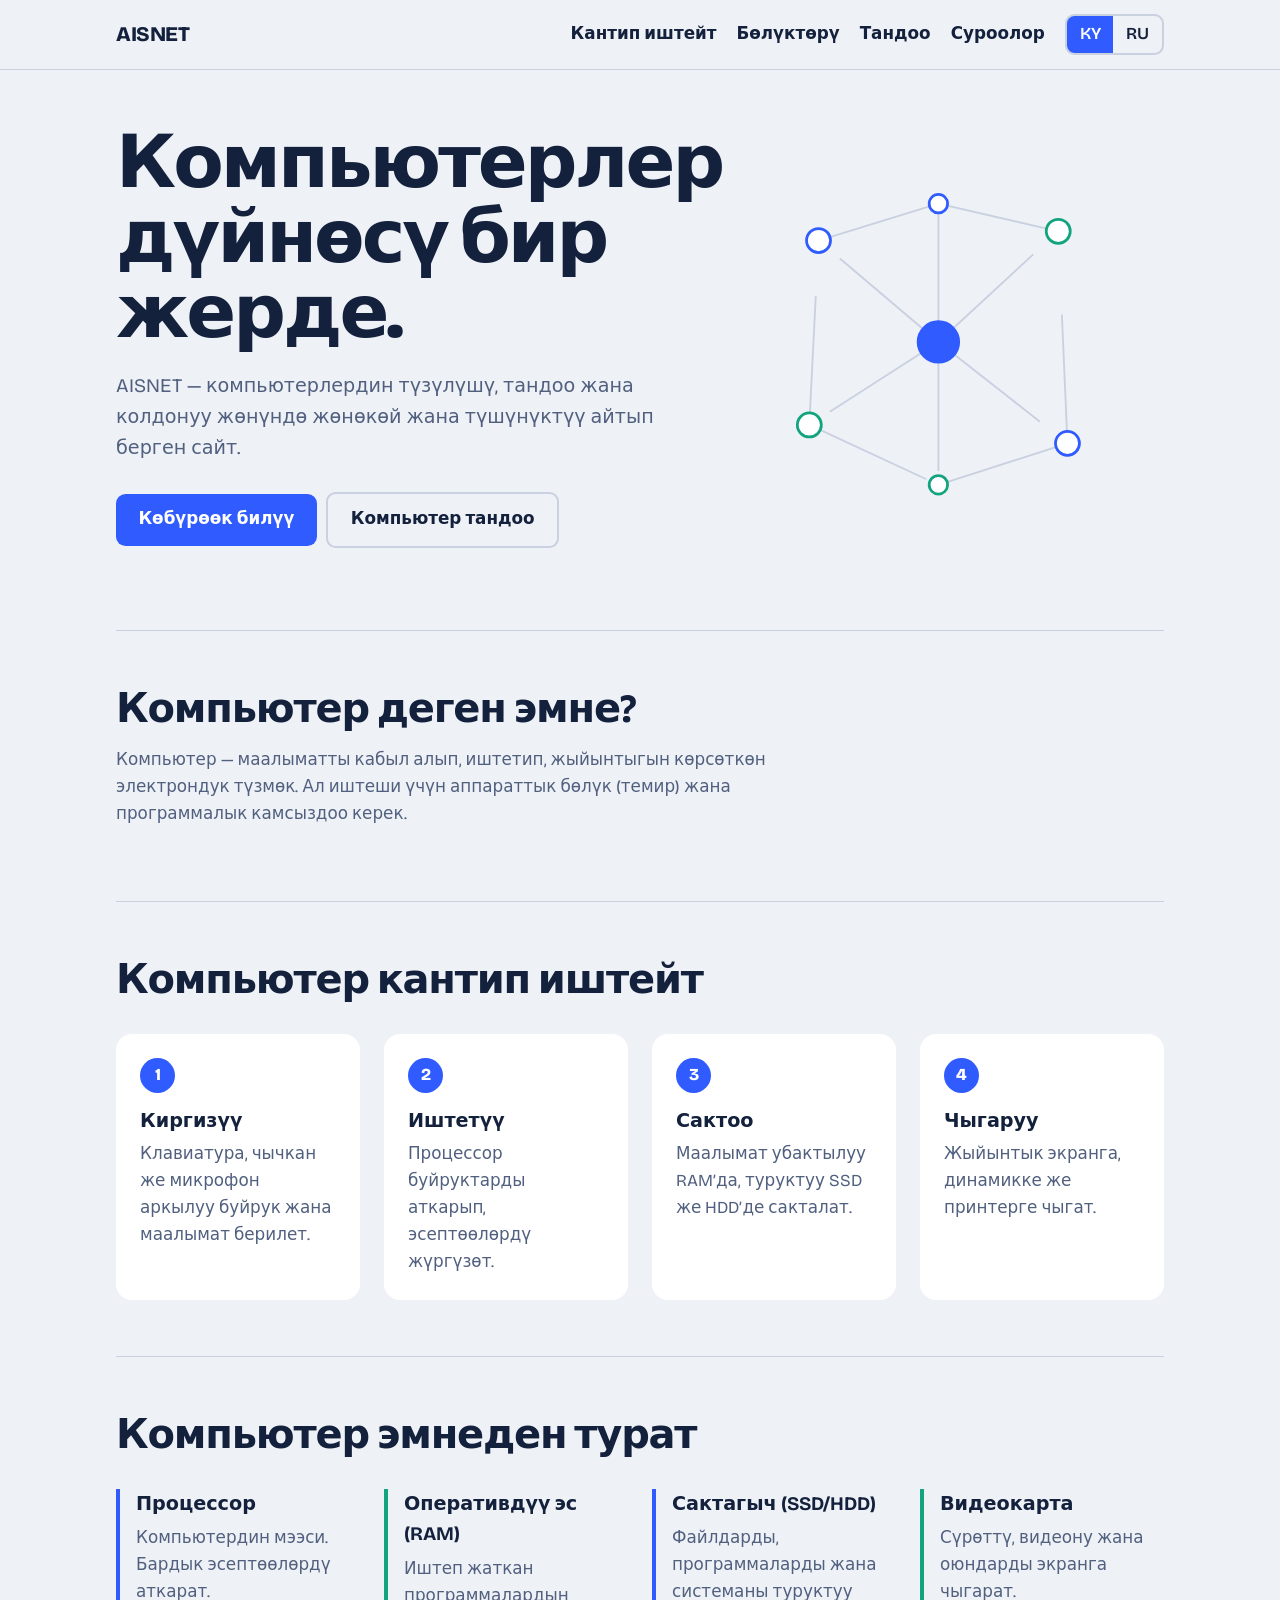
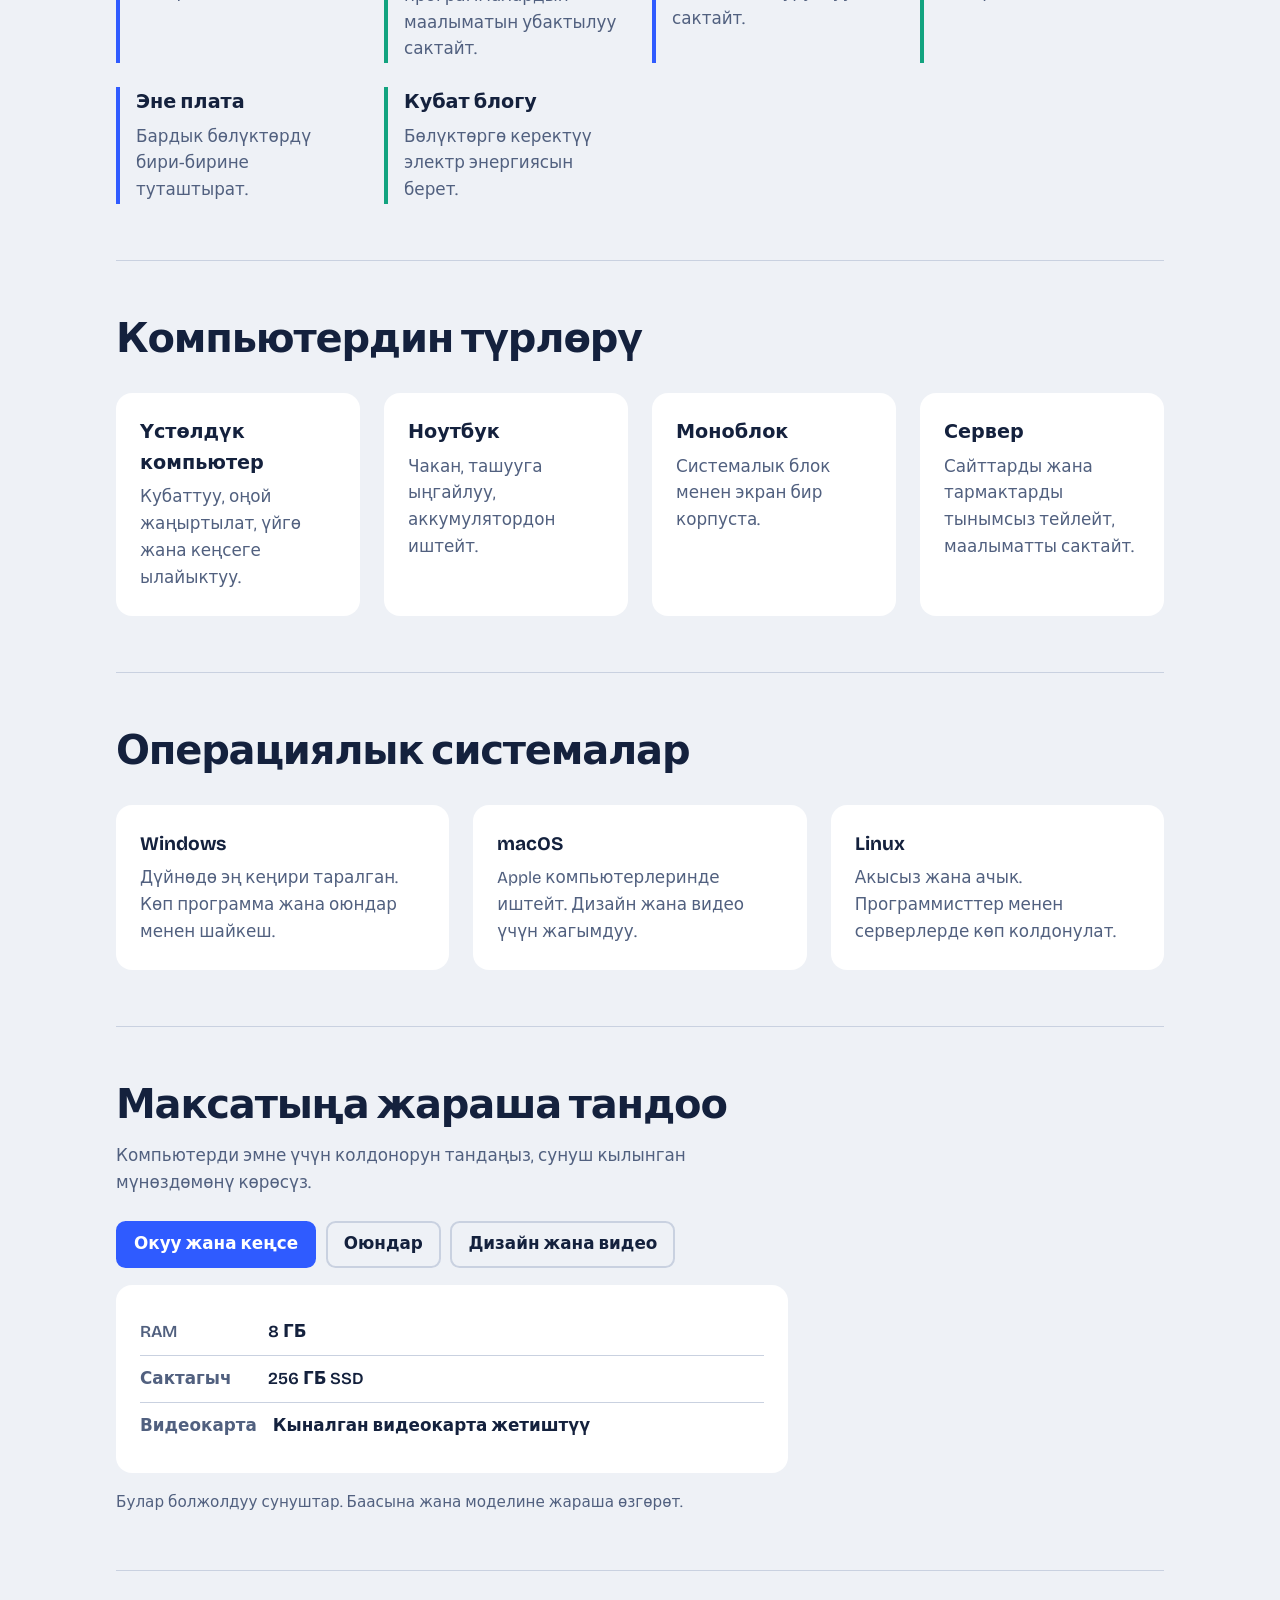
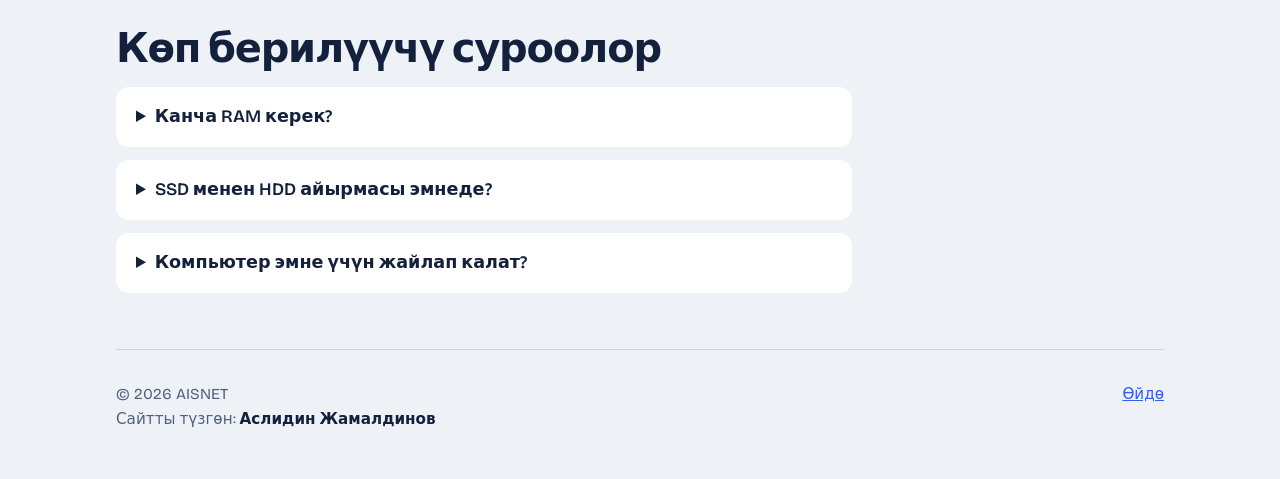
==== index.html @ 7a01fcdb "Redesign: more sections, SEO meta tags, interactive picker, FAQ" ====
<!DOCTYPE html>
<html lang="ky">
<head>
<meta charset="utf-8">
<meta name="viewport" content="width=device-width, initial-scale=1, viewport-fit=cover">
<title>AISNET – Компьютерлер</title>
<meta name="description" content="AISNET — компьютердин түзүлүшү, түрлөрү жана тандоо боюнча жөнөкөй маалымат. Кыргызча жана орусча.">
<link rel="canonical" href="https://pocaevpoca74-cmyk.github.io/aisnet/">
<meta property="og:type" content="website">
<meta property="og:title" content="AISNET – Компьютерлер">
<meta property="og:description" content="Компьютердин түзүлүшү, түрлөрү жана тандоо боюнча жөнөкөй маалымат.">
<meta property="og:url" content="https://pocaevpoca74-cmyk.github.io/aisnet/">
<script type="application/ld+json">{"@context":"https://schema.org","@type":"WebSite","name":"AISNET","url":"https://pocaevpoca74-cmyk.github.io/aisnet/","author":{"@type":"Person","name":"Aslidin Jamaldinov"},"inLanguage":["ky","ru"]}</script>
<link rel="preconnect" href="https://fonts.googleapis.com">
<link href="https://fonts.googleapis.com/css2?family=Bricolage+Grotesque:opsz,wght@12..96,400;12..96,600;12..96,800&display=swap" rel="stylesheet">
<style>
:root{--ink:#14213d;--paper:#eef1f6;--card:#fff;--signal:#2f5bff;--mint:#12a37f;--line:#c9d1e0;--muted:#51607f;--onsignal:#fff;box-sizing:border-box;padding-top:env(safe-area-inset-top,0px);padding-bottom:env(safe-area-inset-bottom,0px)}
@media (prefers-color-scheme:dark){:root:not([data-theme="light"]){--ink:#e8edf8;--paper:#0e1526;--card:#16203a;--signal:#7d9bff;--mint:#3fd6b0;--line:#2a3657;--muted:#9aa8c8;--onsignal:#0e1526}}
:root[data-theme="dark"]{--ink:#e8edf8;--paper:#0e1526;--card:#16203a;--signal:#7d9bff;--mint:#3fd6b0;--line:#2a3657;--muted:#9aa8c8;--onsignal:#0e1526}
*{box-sizing:border-box}
html{scroll-behavior:smooth;scroll-padding-top:4.5rem}
body{margin:0;background:var(--paper);color:var(--ink);font-family:"Bricolage Grotesque",system-ui,-apple-system,"Segoe UI",sans-serif;line-height:1.6;font-size:1.05rem}
a{color:var(--signal)}
a:focus-visible,button:focus-visible,summary:focus-visible{outline:3px solid var(--signal);outline-offset:3px}
.wrap{max-width:68rem;margin:0 auto;padding:0 1.25rem}
header.bar{position:sticky;top:0;z-index:5;background:var(--paper);border-bottom:1px solid var(--line)}
nav{display:flex;justify-content:space-between;align-items:center;padding:.9rem 0;gap:1rem}
nav b{font-size:1.3rem;font-weight:800;letter-spacing:-.02em}
.links{display:flex;align-items:center;gap:1.25rem}
.links a{color:var(--ink);text-decoration:none;font-weight:600}
.links a:hover{color:var(--signal)}
.lang{display:flex;border:2px solid var(--line);border-radius:.6rem;overflow:hidden}
.lang button{font:inherit;font-weight:600;border:0;background:transparent;color:var(--ink);padding:.3rem .8rem;cursor:pointer}
.lang button[aria-pressed="true"]{background:var(--signal);color:var(--onsignal)}
.hero{display:grid;grid-template-columns:1.1fr .9fr;gap:2rem;align-items:center;padding:3.5rem 0 4.5rem}
h1{font-size:clamp(2.4rem,6.5vw,4.6rem);line-height:1.02;margin:0 0 1.25rem;font-weight:800;letter-spacing:-.04em}
.hero p{max-width:34rem;color:var(--muted);font-size:1.2rem;margin:0 0 1.75rem}
.btn{display:inline-block;background:var(--signal);color:var(--onsignal);padding:.8rem 1.4rem;border-radius:.6rem;font-weight:600;text-decoration:none;margin:0 .6rem .6rem 0}
.btn.alt{background:transparent;color:var(--ink);border:2px solid var(--line)}
svg.net{width:100%;height:auto}
.net line{stroke:var(--line);stroke-width:2;stroke-dasharray:140;stroke-dashoffset:140;animation:draw 1.6s ease-out forwards}
.net circle{fill:var(--card);stroke:var(--signal);stroke-width:3}
.net circle.hub{fill:var(--signal)}
.net circle.alt{stroke:var(--mint)}
@keyframes draw{to{stroke-dashoffset:0}}
@media (prefers-reduced-motion:reduce){.net line{animation:none;stroke-dashoffset:0}html{scroll-behavior:auto}}
section{padding:3.5rem 0;border-top:1px solid var(--line)}
h2{font-size:clamp(1.7rem,4vw,2.5rem);letter-spacing:-.03em;margin:0 0 1rem;line-height:1.1}
.lead{max-width:42rem;color:var(--muted)}
.grid{display:grid;grid-template-columns:repeat(auto-fit,minmax(14rem,1fr));gap:1.5rem;margin-top:2rem}
.item{border-left:4px solid var(--signal);padding-left:1rem}
.item:nth-child(even){border-color:var(--mint)}
.item h3{margin:0 0 .35rem;font-size:1.2rem}
.item p{margin:0;color:var(--muted)}
.card .item{background:var(--card);border:0;border-radius:1rem;padding:1.5rem}
.steps{counter-reset:s;list-style:none;padding:0;margin:2rem 0 0;display:grid;grid-template-columns:repeat(auto-fit,minmax(13rem,1fr));gap:1.5rem}
.steps li{counter-increment:s;background:var(--card);border-radius:1rem;padding:1.5rem;position:relative}
.steps li::before{content:counter(s);display:grid;place-items:center;width:2.2rem;height:2.2rem;border-radius:50%;background:var(--signal);color:var(--onsignal);font-weight:800;margin-bottom:.8rem}
.steps h3{margin:0 0 .3rem;font-size:1.2rem}
.steps p{margin:0;color:var(--muted)}
.tabs{display:flex;flex-wrap:wrap;gap:.6rem;margin:1.5rem 0 1rem}
.tabs button{font:inherit;font-weight:600;border:2px solid var(--line);background:transparent;color:var(--ink);border-radius:.6rem;padding:.5rem 1rem;cursor:pointer}
.tabs button[aria-selected="true"]{background:var(--signal);border-color:var(--signal);color:var(--onsignal)}
.spec{background:var(--card);border-radius:1rem;padding:1.5rem;max-width:42rem}
.spec div{display:flex;gap:1rem;padding:.6rem 0;border-bottom:1px solid var(--line)}
.spec div:last-of-type{border:0}
.spec dt{min-width:7rem;color:var(--muted);font-weight:600}
.spec dd{margin:0;font-weight:600}
.note{color:var(--muted);font-size:.95rem;margin:.8rem 0 0}
details{background:var(--card);border-radius:.8rem;padding:1rem 1.25rem;margin-top:.8rem;max-width:46rem}
summary{cursor:pointer;font-weight:600;font-size:1.1rem}
details p{margin:.7rem 0 0;color:var(--muted)}
footer{padding:2rem 0 3rem;color:var(--muted);border-top:1px solid var(--line);font-size:.95rem;display:flex;justify-content:space-between;gap:1rem;flex-wrap:wrap}
footer b{color:var(--ink)}
@media (max-width:48rem){.hero{grid-template-columns:1fr}.links a{display:none}.spec div{flex-direction:column;gap:.1rem}}
</style>
</head>
<body>
<header class="bar"><div class="wrap"><nav>
<b>AISNET</b>
<div class="links">
<a href="#how" data-i="n1"></a><a href="#parts" data-i="n2"></a><a href="#choose" data-i="n3"></a><a href="#faq" data-i="n4"></a>
<div class="lang" role="group" aria-label="Тил / Язык"><button type="button" data-lang="ky" aria-pressed="true">KY</button><button type="button" data-lang="ru" aria-pressed="false">RU</button></div>
</div>
</nav></div></header>

<main class="wrap">
<div class="hero">
<div>
<h1 data-i="h1"></h1>
<p data-i="hp"></p>
<a class="btn" href="#about" data-i="b1"></a><a class="btn alt" href="#choose" data-i="b2"></a>
</div>
<svg class="net" viewBox="0 0 400 360" role="img" aria-hidden="true">
<g><line x1="200" y1="180" x2="70" y2="70"/><line x1="200" y1="180" x2="330" y2="60"/><line x1="200" y1="180" x2="60" y2="270"/><line x1="200" y1="180" x2="340" y2="290"/><line x1="200" y1="180" x2="200" y2="30"/><line x1="70" y1="70" x2="200" y2="30"/><line x1="330" y1="60" x2="200" y2="30"/><line x1="60" y1="270" x2="70" y2="70"/><line x1="340" y1="290" x2="330" y2="60"/><line x1="60" y1="270" x2="200" y2="335"/><line x1="340" y1="290" x2="200" y2="335"/><line x1="200" y1="180" x2="200" y2="335"/></g>
<circle class="hub" cx="200" cy="180" r="22"/><circle cx="70" cy="70" r="13"/><circle class="alt" cx="330" cy="60" r="13"/><circle class="alt" cx="60" cy="270" r="13"/><circle cx="340" cy="290" r="13"/><circle cx="200" cy="30" r="10"/><circle class="alt" cx="200" cy="335" r="10"/>
</svg>
</div>

<section id="about"><h2 data-i="a_h"></h2><p class="lead" data-i="a_p"></p></section>
<section id="how"><h2 data-i="w_h"></h2><ol class="steps" id="steps"></ol></section>
<section id="parts"><h2 data-i="p_h"></h2><div class="grid" id="parts-list"></div></section>
<section id="types" class="card"><h2 data-i="t_h"></h2><div class="grid" id="types-list"></div></section>
<section id="os" class="card"><h2 data-i="o_h"></h2><div class="grid" id="os-list"></div></section>
<section id="choose"><h2 data-i="c_h"></h2><p class="lead" data-i="c_p"></p>
<div class="tabs" role="tablist" id="tabs"></div>
<dl class="spec" id="spec"></dl><p class="note" data-i="c_n"></p></section>
<section id="faq"><h2 data-i="f_h"></h2><div id="faq-list"></div></section>
</main>

<div class="wrap"><footer>
<div><div>© 2026 AISNET</div><div><span data-i="by"></span> <b data-i="maker"></b></div></div>
<a href="#top" data-i="top" onclick="window.scrollTo(0,0);return false"></a>
</footer></div>

<script>
var T={
ky:{n1:"Кантип иштейт",n2:"Бөлүктөрү",n3:"Тандоо",n4:"Суроолор",
h1:"Компьютерлер дүйнөсү бир жерде.",
hp:"AISNET — компьютерлердин түзүлүшү, тандоо жана колдонуу жөнүндө жөнөкөй жана түшүнүктүү айтып берген сайт.",
b1:"Көбүрөөк билүү",b2:"Компьютер тандоо",
a_h:"Компьютер деген эмне?",
a_p:"Компьютер — маалыматты кабыл алып, иштетип, жыйынтыгын көрсөткөн электрондук түзмөк. Ал иштеши үчүн аппараттык бөлүк (темир) жана программалык камсыздоо керек.",
w_h:"Компьютер кантип иштейт",
steps:[["Киргизүү","Клавиатура, чычкан же микрофон аркылуу буйрук жана маалымат берилет."],["Иштетүү","Процессор буйруктарды аткарып, эсептөөлөрдү жүргүзөт."],["Сактоо","Маалымат убактылуу RAM’да, туруктуу SSD же HDD’де сакталат."],["Чыгаруу","Жыйынтык экранга, динамикке же принтерге чыгат."]],
p_h:"Компьютер эмнеден турат",
parts:[["Процессор","Компьютердин мээси. Бардык эсептөөлөрдү аткарат."],["Оперативдүү эс (RAM)","Иштеп жаткан программалардын маалыматын убактылуу сактайт."],["Сактагыч (SSD/HDD)","Файлдарды, программаларды жана системаны туруктуу сактайт."],["Видеокарта","Сүрөттү, видеону жана оюндарды экранга чыгарат."],["Эне плата","Бардык бөлүктөрдү бири-бирине туташтырат."],["Кубат блогу","Бөлүктөргө керектүү электр энергиясын берет."]],
t_h:"Компьютердин түрлөрү",
types:[["Үстөлдүк компьютер","Кубаттуу, оңой жаңыртылат, үйгө жана кеңсеге ылайыктуу."],["Ноутбук","Чакан, ташууга ыңгайлуу, аккумулятордон иштейт."],["Моноблок","Системалык блок менен экран бир корпуста."],["Сервер","Сайттарды жана тармактарды тынымсыз тейлейт, маалыматты сактайт."]],
o_h:"Операциялык системалар",
os:[["Windows","Дүйнөдө эң кеңири таралган. Көп программа жана оюндар менен шайкеш."],["macOS","Apple компьютерлеринде иштейт. Дизайн жана видео үчүн жагымдуу."],["Linux","Акысыз жана ачык. Программисттер менен серверлерде көп колдонулат."]],
c_h:"Максатыңа жараша тандоо",
c_p:"Компьютерди эмне үчүн колдонорун тандаңыз, сунуш кылынган мүнөздөмөнү көрөсүз.",
lab:["RAM","Сактагыч","Видеокарта"],
use:[["Окуу жана кеңсе","8 ГБ","256 ГБ SSD","Кыналган видеокарта жетиштүү"],["Оюндар","16–32 ГБ","1 ТБ SSD","Өзүнчө кубаттуу видеокарта"],["Дизайн жана видео","32 ГБ","1 ТБ жана андан көп SSD","Кубаттуу видеокарта жана так түстүү экран"]],
c_n:"Булар болжолдуу сунуштар. Баасына жана моделине жараша өзгөрөт.",
f_h:"Көп берилүүчү суроолор",
faq:[["Канча RAM керек?","Күнүмдүк иш үчүн 8 ГБ жетет. Оюндар жана монтаж үчүн 16 ГБ жана андан көп алыңыз."],["SSD менен HDD айырмасы эмнеде?","SSD бир нече эсе ылдам жана ызы-чуусуз. HDD арзаныраак, бирок жайыраак. Системаны SSD’ге орнотуу сунушталат."],["Компьютер эмне үчүн жайлап калат?","Көбүнчө эс аз, сактагыч толуп калган же фондо көп программа иштеп жатат. Керексиз программаларды өчүрүп, тазалап көрүңүз."]],
by:"Сайтты түзгөн:",maker:"Аслидин Жамалдинов",top:"Өйдө",title:"AISNET – Компьютерлер"},
ru:{n1:"Как работает",n2:"Компоненты",n3:"Выбор",n4:"Вопросы",
h1:"Мир компьютеров в одном месте.",
hp:"AISNET — сайт, где просто и понятно рассказано, как устроены компьютеры, как их выбирать и использовать.",
b1:"Узнать больше",b2:"Выбрать компьютер",
a_h:"Что такое компьютер?",
a_p:"Компьютер — электронное устройство, которое принимает данные, обрабатывает их и показывает результат. Для работы ему нужны аппаратная часть («железо») и программное обеспечение.",
w_h:"Как работает компьютер",
steps:[["Ввод","Команды и данные поступают через клавиатуру, мышь или микрофон."],["Обработка","Процессор выполняет команды и проводит вычисления."],["Хранение","Данные временно лежат в RAM, а постоянно — на SSD или HDD."],["Вывод","Результат появляется на экране, в динамиках или на принтере."]],
p_h:"Из чего состоит компьютер",
parts:[["Процессор","Мозг компьютера. Выполняет все вычисления."],["Оперативная память (RAM)","Временно хранит данные запущенных программ."],["Накопитель (SSD/HDD)","Постоянно хранит файлы, программы и систему."],["Видеокарта","Выводит на экран изображение, видео и игры."],["Материнская плата","Соединяет все компоненты между собой."],["Блок питания","Подаёт электроэнергию всем компонентам."]],
t_h:"Виды компьютеров",
types:[["Настольный компьютер","Мощный и легко обновляемый, подходит для дома и офиса."],["Ноутбук","Компактный и переносной, работает от аккумулятора."],["Моноблок","Системный блок и экран в одном корпусе."],["Сервер","Круглосуточно обслуживает сайты и сети, хранит данные."]],
o_h:"Операционные системы",
os:[["Windows","Самая распространённая система. Подходит для большинства программ и игр."],["macOS","Работает на компьютерах Apple. Популярна у дизайнеров и видеомонтажёров."],["Linux","Бесплатная и открытая. Часто используется программистами и на серверах."]],
c_h:"Выбор под вашу задачу",
c_p:"Выберите, для чего нужен компьютер, и увидите рекомендуемые характеристики.",
lab:["RAM","Накопитель","Видеокарта"],
use:[["Учёба и офис","8 ГБ","256 ГБ SSD","Достаточно встроенной графики"],["Игры","16–32 ГБ","1 ТБ SSD","Отдельная мощная видеокарта"],["Дизайн и видео","32 ГБ","1 ТБ и больше SSD","Мощная видеокарта и экран с точной цветопередачей"]],
c_n:"Это ориентировочные рекомендации. Зависят от цены и модели.",
f_h:"Частые вопросы",
faq:[["Сколько нужно RAM?","Для повседневных задач хватит 8 ГБ. Для игр и монтажа берите 16 ГБ и больше."],["Чем SSD отличается от HDD?","SSD в разы быстрее и работает бесшумно. HDD дешевле, но медленнее. Систему лучше ставить на SSD."],["Почему компьютер тормозит?","Чаще всего мало памяти, забит накопитель или в фоне работает много программ. Удалите лишнее и очистите диск."]],
by:"Автор сайта:",maker:"Аслидин Джамалдинов",top:"Наверх",title:"AISNET – Компьютеры"}
};
var cur="ky",tab=0;
function $(i){return document.getElementById(i)}
function cards(a){return a.map(function(x){return '<div class="item"><h3>'+x[0]+'</h3><p>'+x[1]+'</p></div>'}).join("")}
function spec(){
var d=T[cur],u=d.use[tab];
$("spec").innerHTML=[1,2,3].map(function(k,i){return '<div><dt>'+d.lab[i]+'</dt><dd>'+u[k]+'</dd></div>'}).join("");
document.querySelectorAll("#tabs button").forEach(function(b,i){b.setAttribute("aria-selected",i===tab)});
}
function setLang(l){
var d=T[l];if(!d)return;cur=l;
document.documentElement.lang=l;document.title=d.title;
document.querySelectorAll("[data-i]").forEach(function(e){e.textContent=d[e.getAttribute("data-i")]});
document.querySelectorAll("[data-lang]").forEach(function(b){b.setAttribute("aria-pressed",b.getAttribute("data-lang")===l)});
$("steps").innerHTML=d.steps.map(function(x){return '<li><h3>'+x[0]+'</h3><p>'+x[1]+'</p></li>'}).join("");
$("parts-list").innerHTML=cards(d.parts);$("types-list").innerHTML=cards(d.types);$("os-list").innerHTML=cards(d.os);
$("faq-list").innerHTML=d.faq.map(function(x){return '<details><summary>'+x[0]+'</summary><p>'+x[1]+'</p></details>'}).join("");
$("tabs").innerHTML=d.use.map(function(x,i){return '<button type="button" role="tab" data-t="'+i+'">'+x[0]+'</button>'}).join("");
document.querySelectorAll("#tabs button").forEach(function(b){b.addEventListener("click",function(){tab=+b.getAttribute("data-t");spec()})});
spec();
try{localStorage.setItem("aisnet-lang",l)}catch(e){}
}
document.querySelectorAll("[data-lang]").forEach(function(b){b.addEventListener("click",function(){setLang(b.getAttribute("data-lang"))})});
var s="ky";try{s=localStorage.getItem("aisnet-lang")||"ky"}catch(e){}
setLang(T[s]?s:"ky");
</script>
</body>
</html>
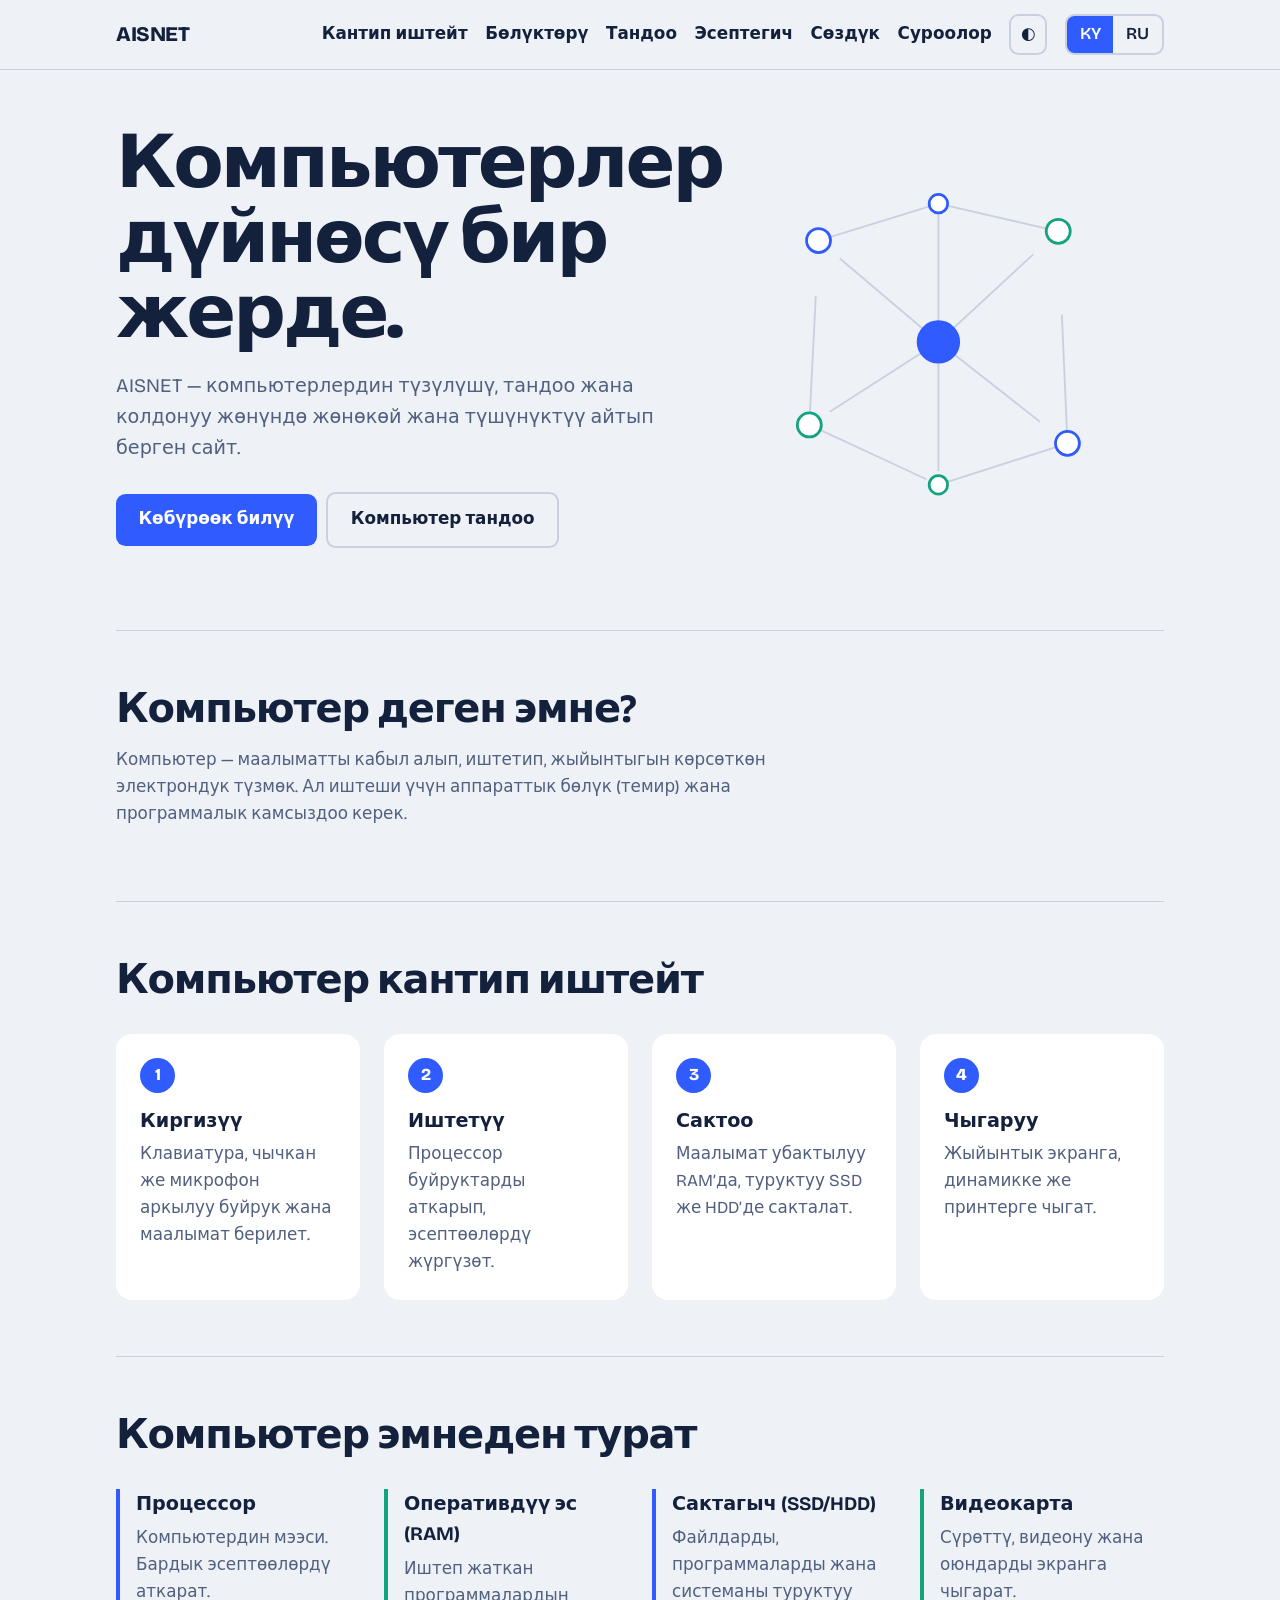
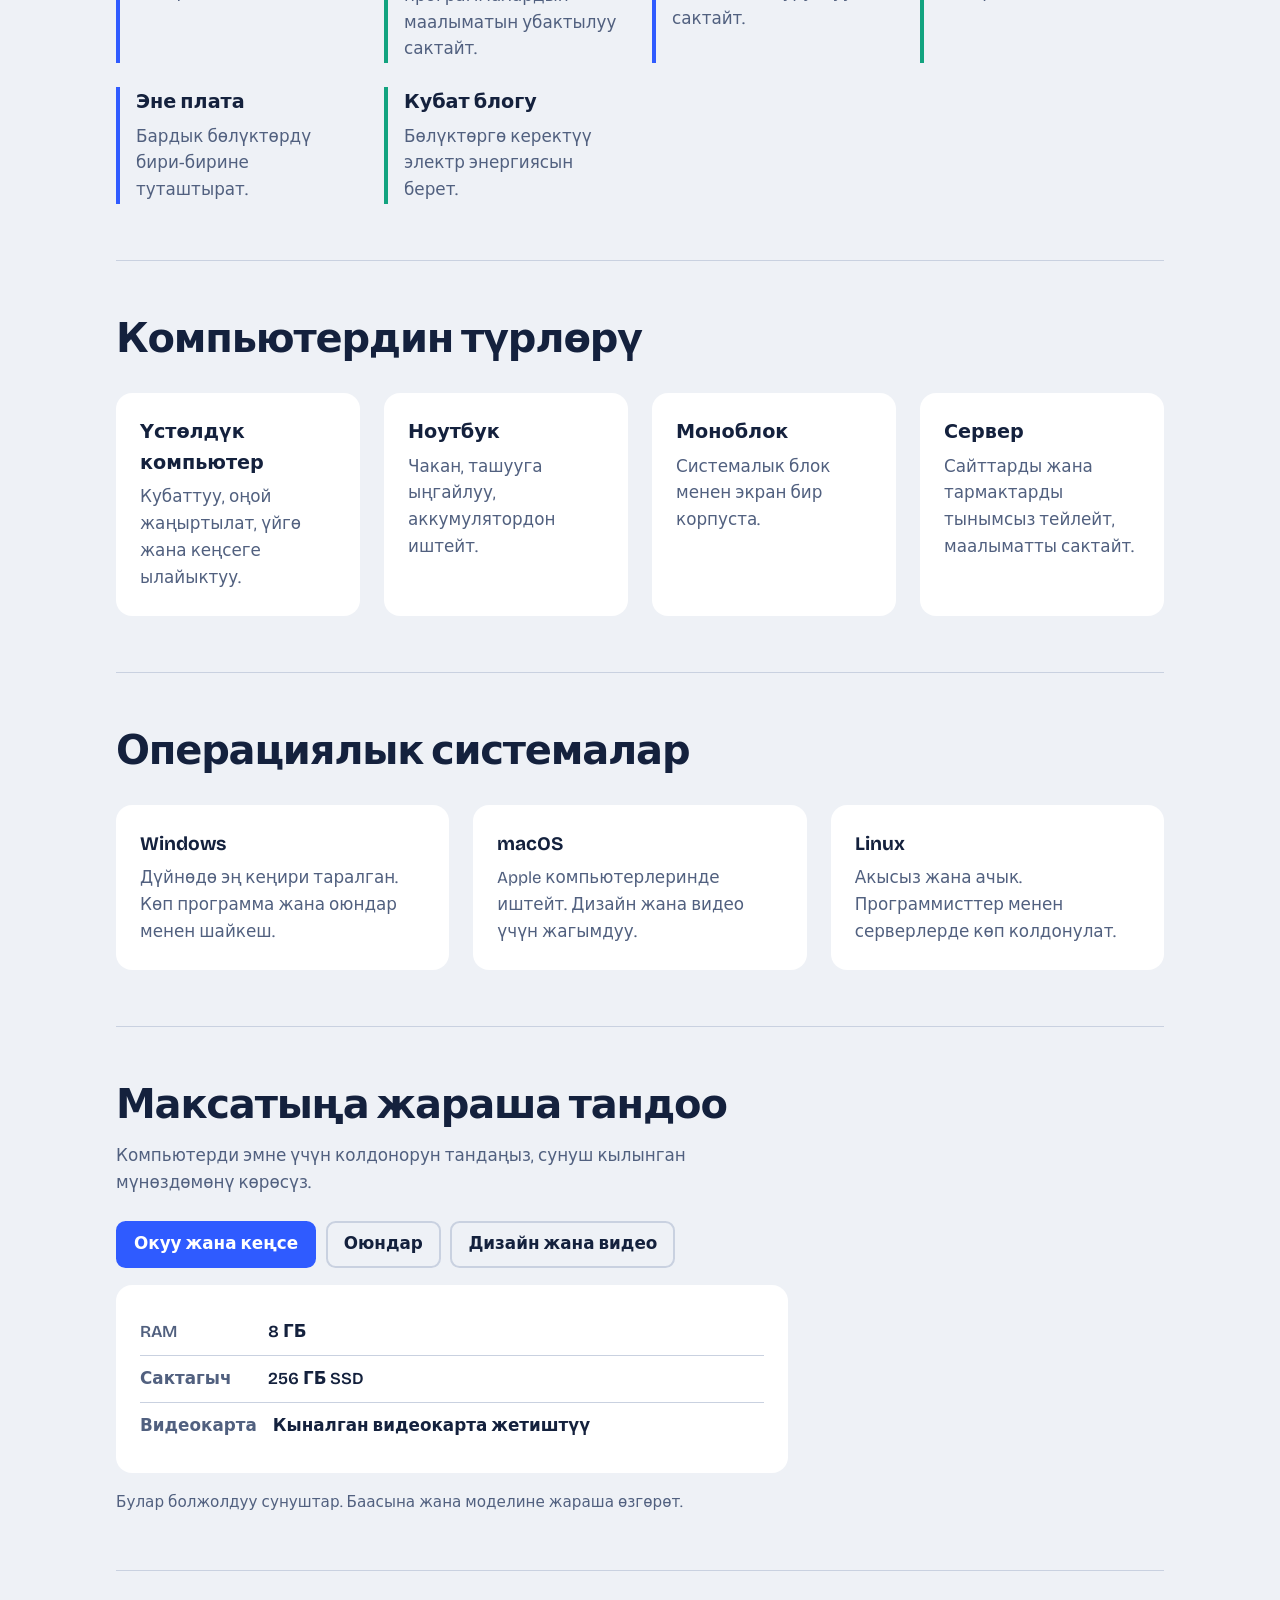
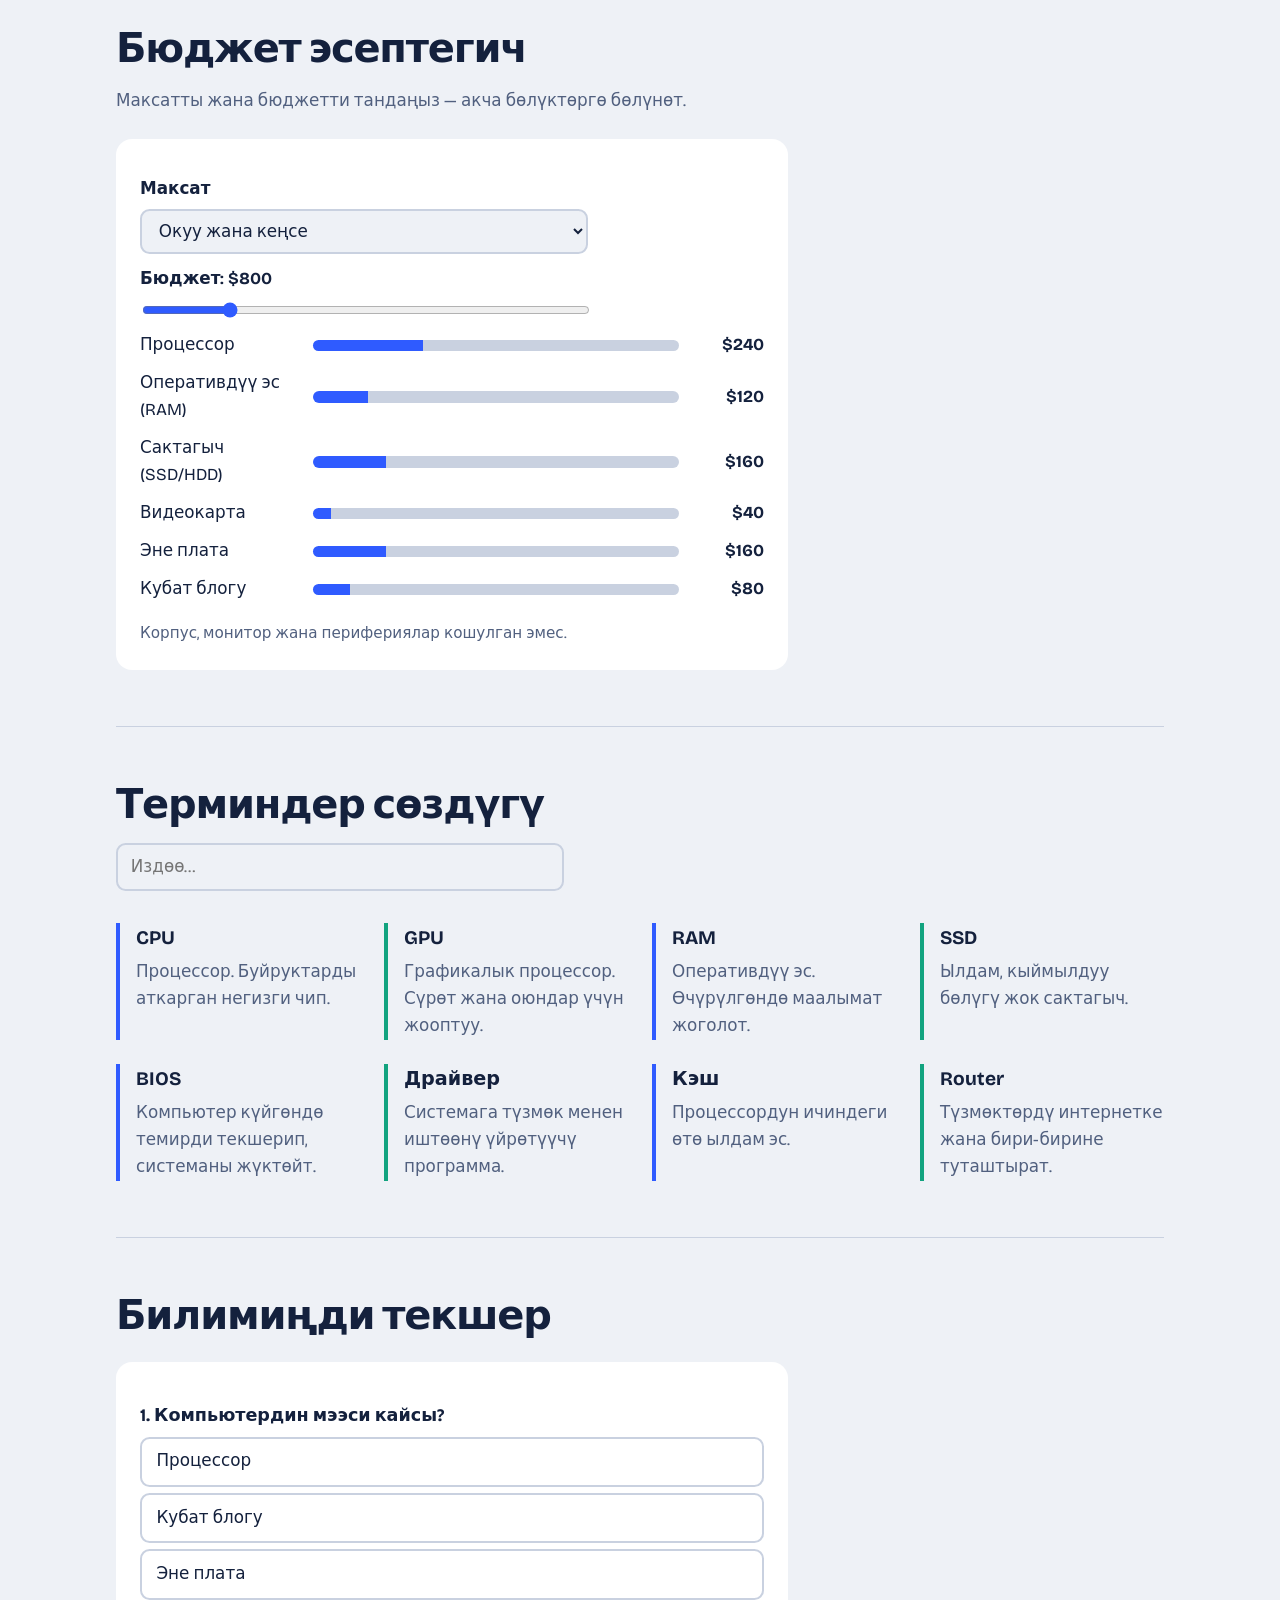
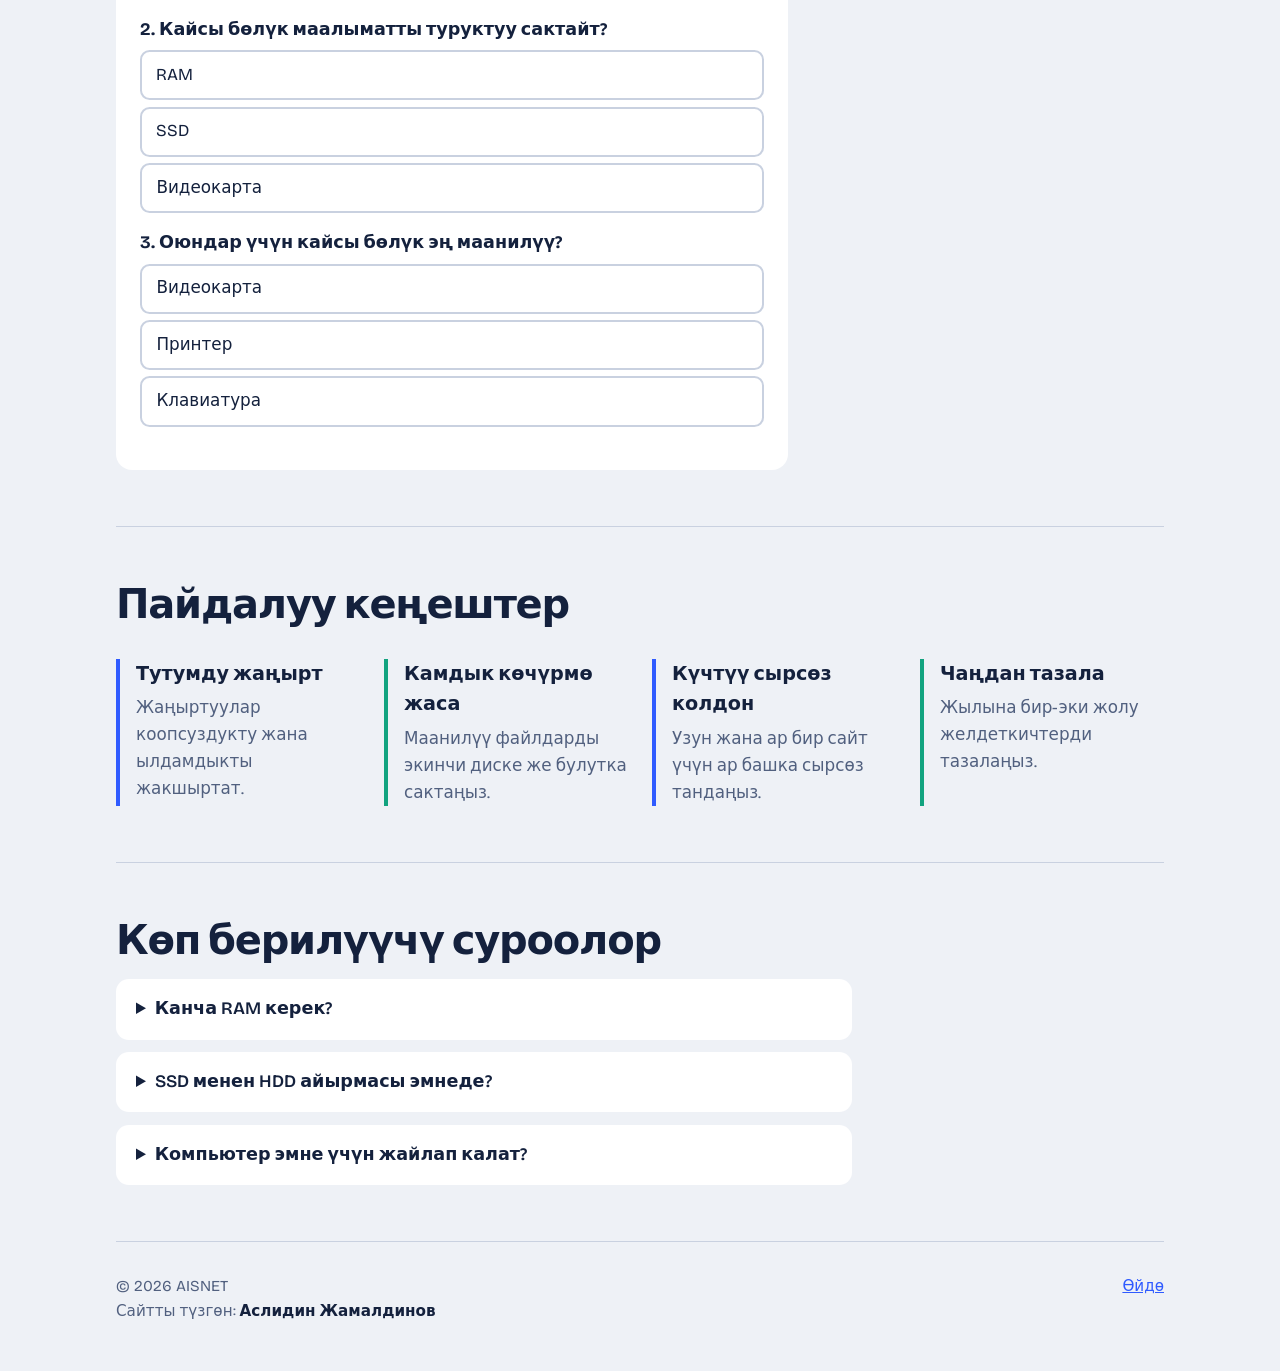
==== commit 8531de3b: "Add budget calculator, glossary search, quiz, tips, theme toggle, progress bar, favicon; fix mobile " ====
--- a/index.html
+++ b/index.html
@@ -4,8 +4,9 @@
 <meta charset="utf-8">
 <meta name="viewport" content="width=device-width, initial-scale=1, viewport-fit=cover">
 <title>AISNET – Компьютерлер</title>
-<meta name="description" content="AISNET — компьютердин түзүлүшү, түрлөрү жана тандоо боюнча жөнөкөй маалымат. Кыргызча жана орусча.">
+<meta name="description" content="AISNET — компьютердин түзүлүшү, түрлөрү жана тандоо боюнча жөнөкөй маалымат. Бюджет эсептегич, сөздүк жана тест. Кыргызча жана орусча.">
 <link rel="canonical" href="https://pocaevpoca74-cmyk.github.io/aisnet/">
+<link rel="icon" href="data:image/svg+xml,%3Csvg xmlns='http://www.w3.org/2000/svg' viewBox='0 0 100 100'%3E%3Ctext y='.9em' font-size='90'%3E💻%3C/text%3E%3C/svg%3E">
 <meta property="og:type" content="website">
 <meta property="og:title" content="AISNET – Компьютерлер">
 <meta property="og:description" content="Компьютердин түзүлүшү, түрлөрү жана тандоо боюнча жөнөкөй маалымат.">
@@ -21,16 +22,18 @@
 html{scroll-behavior:smooth;scroll-padding-top:4.5rem}
 body{margin:0;background:var(--paper);color:var(--ink);font-family:"Bricolage Grotesque",system-ui,-apple-system,"Segoe UI",sans-serif;line-height:1.6;font-size:1.05rem}
 a{color:var(--signal)}
-a:focus-visible,button:focus-visible,summary:focus-visible{outline:3px solid var(--signal);outline-offset:3px}
+a:focus-visible,button:focus-visible,summary:focus-visible,input:focus-visible,select:focus-visible{outline:3px solid var(--signal);outline-offset:3px}
 .wrap{max-width:68rem;margin:0 auto;padding:0 1.25rem}
+.prog{position:fixed;top:0;left:0;height:3px;width:0;background:var(--mint);z-index:9}
 header.bar{position:sticky;top:0;z-index:5;background:var(--paper);border-bottom:1px solid var(--line)}
 nav{display:flex;justify-content:space-between;align-items:center;padding:.9rem 0;gap:1rem}
 nav b{font-size:1.3rem;font-weight:800;letter-spacing:-.02em}
-.links{display:flex;align-items:center;gap:1.25rem}
-.links a{color:var(--ink);text-decoration:none;font-weight:600}
+.links{display:flex;align-items:center;gap:1.1rem;min-width:0;overflow-x:auto;scrollbar-width:none}
+.links a{color:var(--ink);text-decoration:none;font-weight:600;white-space:nowrap}
 .links a:hover{color:var(--signal)}
-.lang{display:flex;border:2px solid var(--line);border-radius:.6rem;overflow:hidden}
-.lang button{font:inherit;font-weight:600;border:0;background:transparent;color:var(--ink);padding:.3rem .8rem;cursor:pointer}
+.lang{display:flex;border:2px solid var(--line);border-radius:.6rem;overflow:hidden;flex:none}
+.lang button,.ico{font:inherit;font-weight:600;border:0;background:transparent;color:var(--ink);padding:.3rem .8rem;cursor:pointer}
+.ico{border:2px solid var(--line);border-radius:.6rem;padding:.3rem .6rem;flex:none}
 .lang button[aria-pressed="true"]{background:var(--signal);color:var(--onsignal)}
 .hero{display:grid;grid-template-columns:1.1fr .9fr;gap:2rem;align-items:center;padding:3.5rem 0 4.5rem}
 h1{font-size:clamp(2.4rem,6.5vw,4.6rem);line-height:1.02;margin:0 0 1.25rem;font-weight:800;letter-spacing:-.04em}
@@ -67,19 +70,33 @@
 .spec dt{min-width:7rem;color:var(--muted);font-weight:600}
 .spec dd{margin:0;font-weight:600}
 .note{color:var(--muted);font-size:.95rem;margin:.8rem 0 0}
+.tool{background:var(--card);border-radius:1rem;padding:1.5rem;max-width:42rem;margin-top:1.5rem}
+label{display:block;font-weight:600;margin:.8rem 0 .4rem}
+input,select{font:inherit;color:var(--ink);background:var(--paper);border:2px solid var(--line);border-radius:.6rem;padding:.55rem .8rem;width:100%;max-width:28rem}
+input[type=range]{padding:0;border:0;background:transparent;accent-color:var(--signal)}
+.row{display:grid;grid-template-columns:10rem 1fr 4.5rem;gap:.8rem;align-items:center;padding:.35rem 0}
+.row i{height:.7rem;border-radius:1rem;background:linear-gradient(90deg,var(--signal) var(--w),var(--line) var(--w))}
+.row b{text-align:right}
+.q h3{margin:1rem 0 .3rem;font-size:1.1rem}
+.q button{display:block;width:100%;text-align:left;font:inherit;margin:.4rem 0;padding:.6rem .9rem;border:2px solid var(--line);border-radius:.6rem;background:transparent;color:var(--ink);cursor:pointer}
+.q button.ok{border-color:var(--mint);background:var(--mint);color:var(--onsignal)}
+.q button.bad{border-color:#d6336c;text-decoration:line-through}
+#qr{font-weight:800;font-size:1.2rem;color:var(--ink)}
 details{background:var(--card);border-radius:.8rem;padding:1rem 1.25rem;margin-top:.8rem;max-width:46rem}
 summary{cursor:pointer;font-weight:600;font-size:1.1rem}
 details p{margin:.7rem 0 0;color:var(--muted)}
 footer{padding:2rem 0 3rem;color:var(--muted);border-top:1px solid var(--line);font-size:.95rem;display:flex;justify-content:space-between;gap:1rem;flex-wrap:wrap}
 footer b{color:var(--ink)}
-@media (max-width:48rem){.hero{grid-template-columns:1fr}.links a{display:none}.spec div{flex-direction:column;gap:.1rem}}
+@media (max-width:48rem){.hero{grid-template-columns:1fr}.spec div{flex-direction:column;gap:.1rem}.row{grid-template-columns:6.5rem 1fr 4rem;font-size:.9rem}nav b{font-size:1.1rem}}
 </style>
 </head>
 <body>
+<div class="prog" id="prog"></div>
 <header class="bar"><div class="wrap"><nav>
 <b>AISNET</b>
 <div class="links">
-<a href="#how" data-i="n1"></a><a href="#parts" data-i="n2"></a><a href="#choose" data-i="n3"></a><a href="#faq" data-i="n4"></a>
+<a href="#how" data-i="n1"></a><a href="#parts" data-i="n2"></a><a href="#choose" data-i="n3"></a><a href="#budget" data-i="n5"></a><a href="#gloss" data-i="n6"></a><a href="#faq" data-i="n4"></a>
+<button type="button" class="ico" id="theme" aria-label="Theme">◐</button>
 <div class="lang" role="group" aria-label="Тил / Язык"><button type="button" data-lang="ky" aria-pressed="true">KY</button><button type="button" data-lang="ru" aria-pressed="false">RU</button></div>
 </div>
 </nav></div></header>
@@ -105,6 +122,13 @@
 <section id="choose"><h2 data-i="c_h"></h2><p class="lead" data-i="c_p"></p>
 <div class="tabs" role="tablist" id="tabs"></div>
 <dl class="spec" id="spec"></dl><p class="note" data-i="c_n"></p></section>
+<section id="budget"><h2 data-i="k_h"></h2><p class="lead" data-i="k_p"></p>
+<div class="tool"><label for="cu" data-i="k_u"></label><select id="cu"></select>
+<label for="cb"><span data-i="k_b"></span>: <b id="cbv"></b></label><input type="range" id="cb" min="300" max="3000" step="50" value="800">
+<div id="cres"></div><p class="note" data-i="k_n"></p></div></section>
+<section id="gloss"><h2 data-i="g_h"></h2><input id="gq" type="search" aria-label="Search"><div class="grid" id="gl"></div></section>
+<section id="quiz" class="card"><h2 data-i="q_h"></h2><div class="tool q" id="qz"></div></section>
+<section id="tips"><h2 data-i="ti_h"></h2><div class="grid" id="tips-list"></div></section>
 <section id="faq"><h2 data-i="f_h"></h2><div id="faq-list"></div></section>
 </main>
 
@@ -115,7 +139,7 @@
 
 <script>
 var T={
-ky:{n1:"Кантип иштейт",n2:"Бөлүктөрү",n3:"Тандоо",n4:"Суроолор",
+ky:{n1:"Кантип иштейт",n2:"Бөлүктөрү",n3:"Тандоо",n4:"Суроолор",n5:"Эсептегич",n6:"Сөздүк",
 h1:"Компьютерлер дүйнөсү бир жерде.",
 hp:"AISNET — компьютерлердин түзүлүшү, тандоо жана колдонуу жөнүндө жөнөкөй жана түшүнүктүү айтып берген сайт.",
 b1:"Көбүрөөк билүү",b2:"Компьютер тандоо",
@@ -134,10 +158,17 @@
 lab:["RAM","Сактагыч","Видеокарта"],
 use:[["Окуу жана кеңсе","8 ГБ","256 ГБ SSD","Кыналган видеокарта жетиштүү"],["Оюндар","16–32 ГБ","1 ТБ SSD","Өзүнчө кубаттуу видеокарта"],["Дизайн жана видео","32 ГБ","1 ТБ жана андан көп SSD","Кубаттуу видеокарта жана так түстүү экран"]],
 c_n:"Булар болжолдуу сунуштар. Баасына жана моделине жараша өзгөрөт.",
+k_h:"Бюджет эсептегич",k_p:"Максатты жана бюджетти тандаңыз — акча бөлүктөргө бөлүнөт.",k_u:"Максат",k_b:"Бюджет",k_n:"Корпус, монитор жана перифериялар кошулган эмес.",
+g_h:"Терминдер сөздүгү",g_ph:"Издөө…",g_none:"Эч нерсе табылган жок.",
+gl:[["CPU","Процессор. Буйруктарды аткарган негизги чип."],["GPU","Графикалык процессор. Сүрөт жана оюндар үчүн жооптуу."],["RAM","Оперативдүү эс. Өчүрүлгөндө маалымат жоголот."],["SSD","Ылдам, кыймылдуу бөлүгү жок сактагыч."],["BIOS","Компьютер күйгөндө темирди текшерип, системаны жүктөйт."],["Драйвер","Системага түзмөк менен иштөөнү үйрөтүүчү программа."],["Кэш","Процессордун ичиндеги өтө ылдам эс."],["Router","Түзмөктөрдү интернетке жана бири-бирине туташтырат."]],
+q_h:"Билимиңди текшер",q_ok:"Жыйынтык: ",
+qz:[["Компьютердин мээси кайсы?",["Процессор","Кубат блогу","Эне плата"],0],["Кайсы бөлүк маалыматты туруктуу сактайт?",["RAM","SSD","Видеокарта"],1],["Оюндар үчүн кайсы бөлүк эң маанилүү?",["Видеокарта","Принтер","Клавиатура"],0]],
+ti_h:"Пайдалуу кеңештер",
+tips:[["Тутумду жаңырт","Жаңыртуулар коопсуздукту жана ылдамдыкты жакшыртат."],["Камдык көчүрмө жаса","Маанилүү файлдарды экинчи диске же булутка сактаңыз."],["Күчтүү сырсөз колдон","Узун жана ар бир сайт үчүн ар башка сырсөз тандаңыз."],["Чаңдан тазала","Жылына бир-эки жолу желдеткичтерди тазалаңыз."]],
 f_h:"Көп берилүүчү суроолор",
 faq:[["Канча RAM керек?","Күнүмдүк иш үчүн 8 ГБ жетет. Оюндар жана монтаж үчүн 16 ГБ жана андан көп алыңыз."],["SSD менен HDD айырмасы эмнеде?","SSD бир нече эсе ылдам жана ызы-чуусуз. HDD арзаныраак, бирок жайыраак. Системаны SSD’ге орнотуу сунушталат."],["Компьютер эмне үчүн жайлап калат?","Көбүнчө эс аз, сактагыч толуп калган же фондо көп программа иштеп жатат. Керексиз программаларды өчүрүп, тазалап көрүңүз."]],
 by:"Сайтты түзгөн:",maker:"Аслидин Жамалдинов",top:"Өйдө",title:"AISNET – Компьютерлер"},
-ru:{n1:"Как работает",n2:"Компоненты",n3:"Выбор",n4:"Вопросы",
+ru:{n1:"Как работает",n2:"Компоненты",n3:"Выбор",n4:"Вопросы",n5:"Калькулятор",n6:"Словарь",
 h1:"Мир компьютеров в одном месте.",
 hp:"AISNET — сайт, где просто и понятно рассказано, как устроены компьютеры, как их выбирать и использовать.",
 b1:"Узнать больше",b2:"Выбрать компьютер",
@@ -156,11 +187,19 @@
 lab:["RAM","Накопитель","Видеокарта"],
 use:[["Учёба и офис","8 ГБ","256 ГБ SSD","Достаточно встроенной графики"],["Игры","16–32 ГБ","1 ТБ SSD","Отдельная мощная видеокарта"],["Дизайн и видео","32 ГБ","1 ТБ и больше SSD","Мощная видеокарта и экран с точной цветопередачей"]],
 c_n:"Это ориентировочные рекомендации. Зависят от цены и модели.",
+k_h:"Калькулятор бюджета",k_p:"Выберите задачу и бюджет — деньги распределятся по компонентам.",k_u:"Задача",k_b:"Бюджет",k_n:"Корпус, монитор и периферия не учтены.",
+g_h:"Словарь терминов",g_ph:"Поиск…",g_none:"Ничего не найдено.",
+gl:[["CPU","Процессор. Главный чип, выполняющий команды."],["GPU","Графический процессор. Отвечает за картинку и игры."],["RAM","Оперативная память. При выключении данные пропадают."],["SSD","Быстрый накопитель без движущихся частей."],["BIOS","При включении проверяет железо и запускает систему."],["Драйвер","Программа, которая учит систему работать с устройством."],["Кэш","Очень быстрая память внутри процессора."],["Router","Соединяет устройства между собой и с интернетом."]],
+q_h:"Проверь себя",q_ok:"Результат: ",
+qz:[["Какая деталь — мозг компьютера?",["Процессор","Блок питания","Материнская плата"],0],["Что хранит данные постоянно?",["RAM","SSD","Видеокарта"],1],["Что важнее всего для игр?",["Видеокарта","Принтер","Клавиатура"],0]],
+ti_h:"Полезные советы",
+tips:[["Обновляй систему","Обновления повышают безопасность и скорость."],["Делай резервные копии","Храни важные файлы на втором диске или в облаке."],["Используй надёжные пароли","Длинные и разные для каждого сайта."],["Чисти от пыли","Раз-два в год очищай вентиляторы."]],
 f_h:"Частые вопросы",
 faq:[["Сколько нужно RAM?","Для повседневных задач хватит 8 ГБ. Для игр и монтажа берите 16 ГБ и больше."],["Чем SSD отличается от HDD?","SSD в разы быстрее и работает бесшумно. HDD дешевле, но медленнее. Систему лучше ставить на SSD."],["Почему компьютер тормозит?","Чаще всего мало памяти, забит накопитель или в фоне работает много программ. Удалите лишнее и очистите диск."]],
 by:"Автор сайта:",maker:"Аслидин Джамалдинов",top:"Наверх",title:"AISNET – Компьютеры"}
 };
-var cur="ky",tab=0;
+var S=[[.30,.15,.20,.05,.20,.10],[.22,.10,.12,.38,.10,.08],[.28,.17,.15,.25,.09,.06]];
+var cur="ky",tab=0,cu=0,sc=0,an=0;
 function $(i){return document.getElementById(i)}
 function cards(a){return a.map(function(x){return '<div class="item"><h3>'+x[0]+'</h3><p>'+x[1]+'</p></div>'}).join("")}
 function spec(){
@@ -168,21 +207,58 @@
 $("spec").innerHTML=[1,2,3].map(function(k,i){return '<div><dt>'+d.lab[i]+'</dt><dd>'+u[k]+'</dd></div>'}).join("");
 document.querySelectorAll("#tabs button").forEach(function(b,i){b.setAttribute("aria-selected",i===tab)});
 }
+function calc(){
+var d=T[cur],b=+$("cb").value;
+$("cu").innerHTML=d.use.map(function(x,i){return '<option value="'+i+'"'+(i===cu?' selected':'')+'>'+x[0]+'</option>'}).join("");
+$("cbv").textContent="$"+b;
+$("cres").innerHTML=d.parts.map(function(p,i){var v=S[cu][i];return '<div class="row"><span>'+p[0]+'</span><i style="--w:'+v*100+'%"></i><b>$'+Math.round(b*v)+'</b></div>'}).join("");
+}
+function gloss(){
+var d=T[cur],q=$("gq").value.toLowerCase();
+var r=d.gl.filter(function(x){return (x[0]+" "+x[1]).toLowerCase().indexOf(q)>-1});
+$("gl").innerHTML=r.length?cards(r):'<p class="note">'+d.g_none+'</p>';
+}
+function quiz(){
+var d=T[cur];sc=0;an=0;
+$("qz").innerHTML=d.qz.map(function(q,i){return '<div class="qq"><h3>'+(i+1)+'. '+q[0]+'</h3>'+q[1].map(function(o,j){return '<button type="button" data-q="'+i+'" data-o="'+j+'">'+o+'</button>'}).join("")+'</div>'}).join("")+'<p id="qr"></p>';
+}
+$("qz").addEventListener("click",function(e){
+var b=e.target.closest("button");if(!b)return;
+var box=b.parentNode;if(box.getAttribute("data-done"))return;
+var q=T[cur].qz[+b.getAttribute("data-q")],o=+b.getAttribute("data-o"),bs=box.querySelectorAll("button");
+box.setAttribute("data-done","1");an++;
+if(o===q[2]){sc++;b.className="ok"}else{b.className="bad";bs[q[2]].className="ok"}
+if(an===T[cur].qz.length)$("qr").textContent=T[cur].q_ok+sc+"/"+an;
+});
+$("cu").addEventListener("change",function(){cu=+this.value;calc()});
+$("cb").addEventListener("input",calc);
+$("gq").addEventListener("input",gloss);
 function setLang(l){
 var d=T[l];if(!d)return;cur=l;
 document.documentElement.lang=l;document.title=d.title;
 document.querySelectorAll("[data-i]").forEach(function(e){e.textContent=d[e.getAttribute("data-i")]});
 document.querySelectorAll("[data-lang]").forEach(function(b){b.setAttribute("aria-pressed",b.getAttribute("data-lang")===l)});
 $("steps").innerHTML=d.steps.map(function(x){return '<li><h3>'+x[0]+'</h3><p>'+x[1]+'</p></li>'}).join("");
-$("parts-list").innerHTML=cards(d.parts);$("types-list").innerHTML=cards(d.types);$("os-list").innerHTML=cards(d.os);
+$("parts-list").innerHTML=cards(d.parts);$("types-list").innerHTML=cards(d.types);$("os-list").innerHTML=cards(d.os);$("tips-list").innerHTML=cards(d.tips);
 $("faq-list").innerHTML=d.faq.map(function(x){return '<details><summary>'+x[0]+'</summary><p>'+x[1]+'</p></details>'}).join("");
 $("tabs").innerHTML=d.use.map(function(x,i){return '<button type="button" role="tab" data-t="'+i+'">'+x[0]+'</button>'}).join("");
 document.querySelectorAll("#tabs button").forEach(function(b){b.addEventListener("click",function(){tab=+b.getAttribute("data-t");spec()})});
-spec();
+$("gq").placeholder=d.g_ph;
+spec();calc();gloss();quiz();
 try{localStorage.setItem("aisnet-lang",l)}catch(e){}
 }
 document.querySelectorAll("[data-lang]").forEach(function(b){b.addEventListener("click",function(){setLang(b.getAttribute("data-lang"))})});
-var s="ky";try{s=localStorage.getItem("aisnet-lang")||"ky"}catch(e){}
+$("theme").addEventListener("click",function(){
+var r=document.documentElement,t=r.getAttribute("data-theme");
+var dark=t?t==="dark":matchMedia("(prefers-color-scheme:dark)").matches;
+var n=dark?"light":"dark";r.setAttribute("data-theme",n);
+try{localStorage.setItem("aisnet-theme",n)}catch(e){}
+});
+window.addEventListener("scroll",function(){
+var h=document.documentElement,m=h.scrollHeight-h.clientHeight;
+$("prog").style.width=(m>0?h.scrollTop/m*100:0)+"%";
+},{passive:true});
+var s="ky";try{s=localStorage.getItem("aisnet-lang")||"ky";var th=localStorage.getItem("aisnet-theme");if(th)document.documentElement.setAttribute("data-theme",th)}catch(e){}
 setLang(T[s]?s:"ky");
 </script>
 </body>
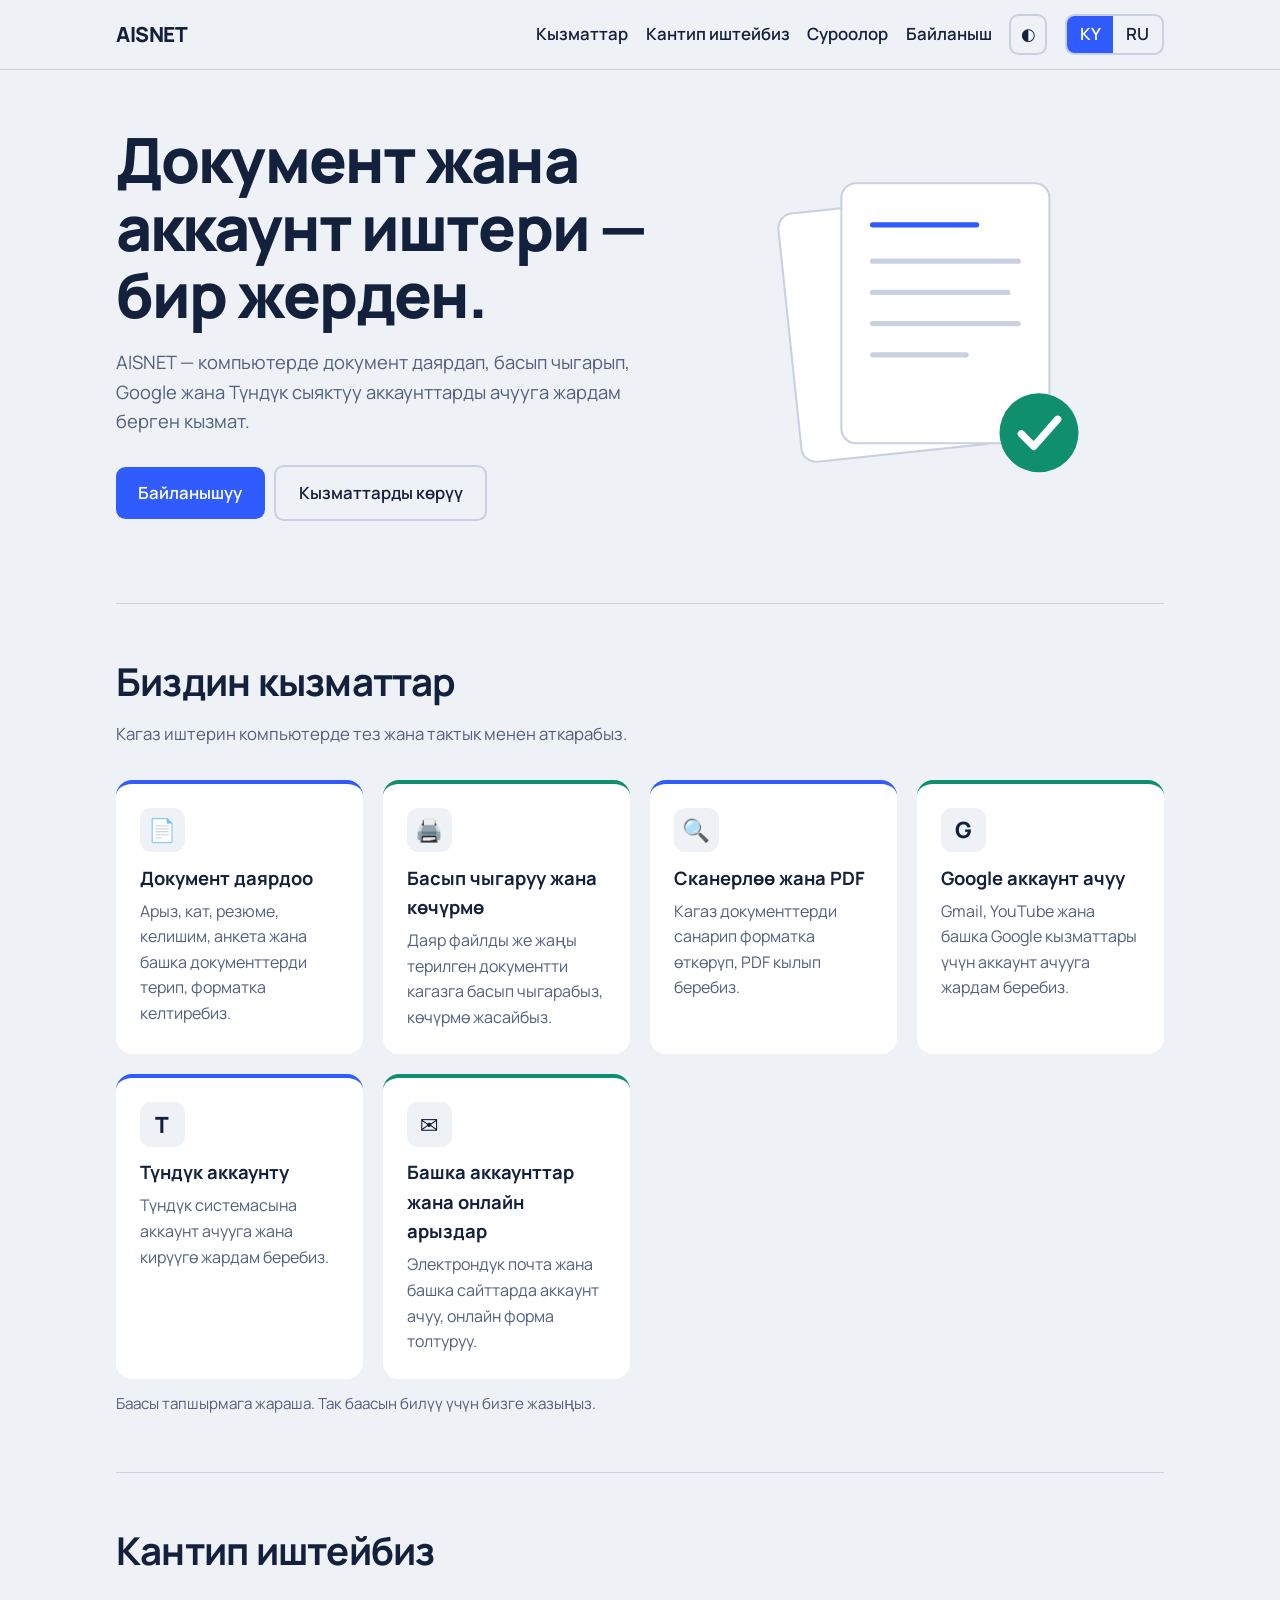
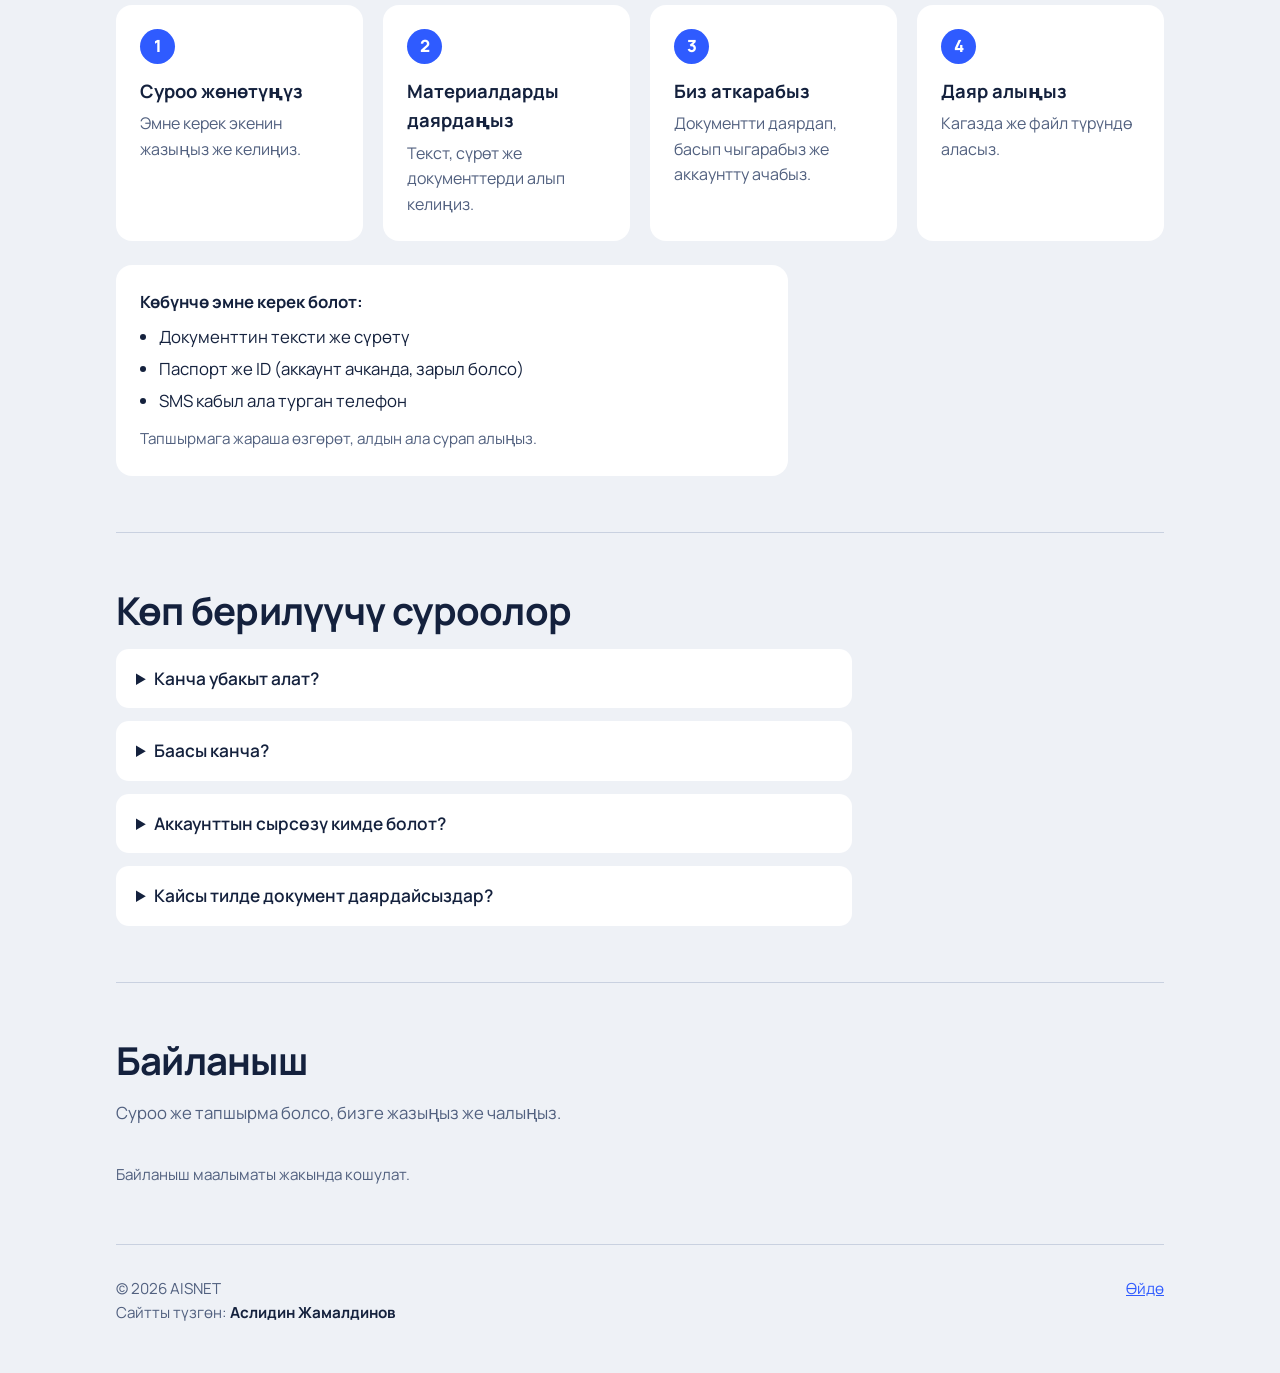
==== commit e177cba8: "Сайтты кызмат көрсөтүүчү жайга ылайыкташтыруу (документ, басып чыгаруу, аккаунт ачуу)" ====
--- a/index.html
+++ b/index.html
@@ -3,26 +3,31 @@
 <head>
 <meta charset="utf-8">
 <meta name="viewport" content="width=device-width, initial-scale=1, viewport-fit=cover">
-<title>AISNET – Компьютерлер</title>
-<meta name="description" content="AISNET — компьютердин түзүлүшү, түрлөрү жана тандоо боюнча жөнөкөй маалымат. Бюджет эсептегич, сөздүк жана тест. Кыргызча жана орусча.">
+<title>AISNET – Документ, басып чыгаруу жана аккаунт ачуу кызматтары</title>
+<meta name="description" content="AISNET — компьютерде документ даярдоо, басып чыгаруу, көчүрмө, сканерлөө жана Google, Түндүк аккаунттарын ачууга жардам. Кыргызча жана орусча.">
 <link rel="canonical" href="https://pocaevpoca74-cmyk.github.io/aisnet/">
-<link rel="icon" href="data:image/svg+xml,%3Csvg xmlns='http://www.w3.org/2000/svg' viewBox='0 0 100 100'%3E%3Ctext y='.9em' font-size='90'%3E💻%3C/text%3E%3C/svg%3E">
+<link rel="icon" href="data:image/svg+xml,%3Csvg xmlns='http://www.w3.org/2000/svg' viewBox='0 0 100 100'%3E%3Ctext y='.9em' font-size='90'%3E📄%3C/text%3E%3C/svg%3E">
 <meta property="og:type" content="website">
-<meta property="og:title" content="AISNET – Компьютерлер">
-<meta property="og:description" content="Компьютердин түзүлүшү, түрлөрү жана тандоо боюнча жөнөкөй маалымат.">
+<meta property="og:title" content="AISNET – Документ, басып чыгаруу жана аккаунт ачуу">
+<meta property="og:description" content="Документ даярдоо, басып чыгаруу, сканерлөө, Google жана Түндүк аккаунттарын ачуу.">
 <meta property="og:url" content="https://pocaevpoca74-cmyk.github.io/aisnet/">
-<script type="application/ld+json">{"@context":"https://schema.org","@type":"WebSite","name":"AISNET","url":"https://pocaevpoca74-cmyk.github.io/aisnet/","author":{"@type":"Person","name":"Aslidin Jamaldinov"},"inLanguage":["ky","ru"]}</script>
+<meta property="og:locale" content="ky_KG">
+<meta property="og:locale:alternate" content="ru_RU">
+<meta name="twitter:card" content="summary">
+<script type="application/ld+json">{"@context":"https://schema.org","@type":"ProfessionalService","name":"AISNET","url":"https://pocaevpoca74-cmyk.github.io/aisnet/","description":"Документ даярдоо, басып чыгаруу, сканерлөө жана аккаунт ачуу кызматтары.","founder":{"@type":"Person","name":"Aslidin Jamaldinov"},"areaServed":"KG","knowsLanguage":["ky","ru"]}</script>
 <link rel="preconnect" href="https://fonts.googleapis.com">
-<link href="https://fonts.googleapis.com/css2?family=Bricolage+Grotesque:opsz,wght@12..96,400;12..96,600;12..96,800&display=swap" rel="stylesheet">
+<link rel="preconnect" href="https://fonts.gstatic.com" crossorigin>
+<link href="https://fonts.googleapis.com/css2?family=Manrope:wght@400;600;800&display=swap" rel="stylesheet">
 <style>
-:root{--ink:#14213d;--paper:#eef1f6;--card:#fff;--signal:#2f5bff;--mint:#12a37f;--line:#c9d1e0;--muted:#51607f;--onsignal:#fff;box-sizing:border-box;padding-top:env(safe-area-inset-top,0px);padding-bottom:env(safe-area-inset-bottom,0px)}
+:root{--ink:#14213d;--paper:#eef1f6;--card:#fff;--signal:#2f5bff;--mint:#0f8f6e;--line:#c9d1e0;--muted:#51607f;--onsignal:#fff;box-sizing:border-box;padding-top:env(safe-area-inset-top,0px);padding-bottom:env(safe-area-inset-bottom,0px)}
 @media (prefers-color-scheme:dark){:root:not([data-theme="light"]){--ink:#e8edf8;--paper:#0e1526;--card:#16203a;--signal:#7d9bff;--mint:#3fd6b0;--line:#2a3657;--muted:#9aa8c8;--onsignal:#0e1526}}
 :root[data-theme="dark"]{--ink:#e8edf8;--paper:#0e1526;--card:#16203a;--signal:#7d9bff;--mint:#3fd6b0;--line:#2a3657;--muted:#9aa8c8;--onsignal:#0e1526}
 *{box-sizing:border-box}
 html{scroll-behavior:smooth;scroll-padding-top:4.5rem}
-body{margin:0;background:var(--paper);color:var(--ink);font-family:"Bricolage Grotesque",system-ui,-apple-system,"Segoe UI",sans-serif;line-height:1.6;font-size:1.05rem}
+body{margin:0;background:var(--paper);color:var(--ink);font-family:"Manrope",system-ui,-apple-system,"Segoe UI",Roboto,Arial,sans-serif;line-height:1.6;font-size:1.05rem}
+html[lang="ky"] .ru,html[lang="ru"] .ky{display:none!important}
 a{color:var(--signal)}
-a:focus-visible,button:focus-visible,summary:focus-visible,input:focus-visible,select:focus-visible{outline:3px solid var(--signal);outline-offset:3px}
+a:focus-visible,button:focus-visible,summary:focus-visible{outline:3px solid var(--signal);outline-offset:3px}
 .wrap{max-width:68rem;margin:0 auto;padding:0 1.25rem}
 .prog{position:fixed;top:0;left:0;height:3px;width:0;background:var(--mint);z-index:9}
 header.bar{position:sticky;top:0;z-index:5;background:var(--paper);border-bottom:1px solid var(--line)}
@@ -36,58 +41,48 @@
 .ico{border:2px solid var(--line);border-radius:.6rem;padding:.3rem .6rem;flex:none}
 .lang button[aria-pressed="true"]{background:var(--signal);color:var(--onsignal)}
 .hero{display:grid;grid-template-columns:1.1fr .9fr;gap:2rem;align-items:center;padding:3.5rem 0 4.5rem}
-h1{font-size:clamp(2.4rem,6.5vw,4.6rem);line-height:1.02;margin:0 0 1.25rem;font-weight:800;letter-spacing:-.04em}
-.hero p{max-width:34rem;color:var(--muted);font-size:1.2rem;margin:0 0 1.75rem}
+h1{font-size:clamp(2.1rem,5.6vw,3.9rem);line-height:1.08;margin:0 0 1.25rem;font-weight:800;letter-spacing:-.03em}
+.hero p{max-width:34rem;color:var(--muted);font-size:1.15rem;margin:0 0 1.75rem}
 .btn{display:inline-block;background:var(--signal);color:var(--onsignal);padding:.8rem 1.4rem;border-radius:.6rem;font-weight:600;text-decoration:none;margin:0 .6rem .6rem 0}
 .btn.alt{background:transparent;color:var(--ink);border:2px solid var(--line)}
-svg.net{width:100%;height:auto}
-.net line{stroke:var(--line);stroke-width:2;stroke-dasharray:140;stroke-dashoffset:140;animation:draw 1.6s ease-out forwards}
-.net circle{fill:var(--card);stroke:var(--signal);stroke-width:3}
-.net circle.hub{fill:var(--signal)}
-.net circle.alt{stroke:var(--mint)}
-@keyframes draw{to{stroke-dashoffset:0}}
-@media (prefers-reduced-motion:reduce){.net line{animation:none;stroke-dashoffset:0}html{scroll-behavior:auto}}
+svg.art{width:100%;height:auto;max-width:26rem;justify-self:center}
+.art .sheet{fill:var(--card);stroke:var(--line);stroke-width:2}
+.art .ln{stroke:var(--line);stroke-width:5;stroke-linecap:round}
+.art .ln.s{stroke:var(--signal)}
+.art .ok{fill:var(--mint)}
+.art .tick{fill:none;stroke:var(--onsignal);stroke-width:7;stroke-linecap:round;stroke-linejoin:round}
+.art .pulse{animation:pop 2.4s ease-in-out infinite;transform-origin:300px 270px}
+@keyframes pop{0%,100%{transform:scale(1)}50%{transform:scale(1.08)}}
+@media (prefers-reduced-motion:reduce){.art .pulse{animation:none}html{scroll-behavior:auto}}
 section{padding:3.5rem 0;border-top:1px solid var(--line)}
-h2{font-size:clamp(1.7rem,4vw,2.5rem);letter-spacing:-.03em;margin:0 0 1rem;line-height:1.1}
+h2{font-size:clamp(1.7rem,4vw,2.4rem);letter-spacing:-.02em;margin:0 0 1rem;line-height:1.15}
 .lead{max-width:42rem;color:var(--muted)}
-.grid{display:grid;grid-template-columns:repeat(auto-fit,minmax(14rem,1fr));gap:1.5rem;margin-top:2rem}
-.item{border-left:4px solid var(--signal);padding-left:1rem}
-.item:nth-child(even){border-color:var(--mint)}
-.item h3{margin:0 0 .35rem;font-size:1.2rem}
-.item p{margin:0;color:var(--muted)}
-.card .item{background:var(--card);border:0;border-radius:1rem;padding:1.5rem}
-.steps{counter-reset:s;list-style:none;padding:0;margin:2rem 0 0;display:grid;grid-template-columns:repeat(auto-fit,minmax(13rem,1fr));gap:1.5rem}
-.steps li{counter-increment:s;background:var(--card);border-radius:1rem;padding:1.5rem;position:relative}
+.grid{display:grid;grid-template-columns:repeat(auto-fit,minmax(15rem,1fr));gap:1.25rem;margin-top:2rem}
+.svc{background:var(--card);border-radius:1rem;padding:1.5rem;border-top:4px solid var(--signal)}
+.svc:nth-child(even){border-color:var(--mint)}
+.svc .ic{display:grid;place-items:center;width:2.8rem;height:2.8rem;border-radius:.7rem;background:var(--paper);font-size:1.4rem;font-weight:800;margin-bottom:.7rem}
+.svc h3{margin:0 0 .35rem;font-size:1.15rem}
+.svc p{margin:0;color:var(--muted);font-size:1rem}
+.steps{counter-reset:s;list-style:none;padding:0;margin:2rem 0 0;display:grid;grid-template-columns:repeat(auto-fit,minmax(13rem,1fr));gap:1.25rem}
+.steps li{counter-increment:s;background:var(--card);border-radius:1rem;padding:1.5rem}
 .steps li::before{content:counter(s);display:grid;place-items:center;width:2.2rem;height:2.2rem;border-radius:50%;background:var(--signal);color:var(--onsignal);font-weight:800;margin-bottom:.8rem}
-.steps h3{margin:0 0 .3rem;font-size:1.2rem}
-.steps p{margin:0;color:var(--muted)}
-.tabs{display:flex;flex-wrap:wrap;gap:.6rem;margin:1.5rem 0 1rem}
-.tabs button{font:inherit;font-weight:600;border:2px solid var(--line);background:transparent;color:var(--ink);border-radius:.6rem;padding:.5rem 1rem;cursor:pointer}
-.tabs button[aria-selected="true"]{background:var(--signal);border-color:var(--signal);color:var(--onsignal)}
-.spec{background:var(--card);border-radius:1rem;padding:1.5rem;max-width:42rem}
-.spec div{display:flex;gap:1rem;padding:.6rem 0;border-bottom:1px solid var(--line)}
-.spec div:last-of-type{border:0}
-.spec dt{min-width:7rem;color:var(--muted);font-weight:600}
-.spec dd{margin:0;font-weight:600}
+.steps h3{margin:0 0 .3rem;font-size:1.15rem}
+.steps p{margin:0;color:var(--muted);font-size:1rem}
+.need{background:var(--card);border-radius:1rem;padding:1.5rem;max-width:42rem;margin-top:1.5rem}
+.need ul{margin:.5rem 0 0;padding-left:1.2rem}
+.need li{margin:.3rem 0}
 .note{color:var(--muted);font-size:.95rem;margin:.8rem 0 0}
-.tool{background:var(--card);border-radius:1rem;padding:1.5rem;max-width:42rem;margin-top:1.5rem}
-label{display:block;font-weight:600;margin:.8rem 0 .4rem}
-input,select{font:inherit;color:var(--ink);background:var(--paper);border:2px solid var(--line);border-radius:.6rem;padding:.55rem .8rem;width:100%;max-width:28rem}
-input[type=range]{padding:0;border:0;background:transparent;accent-color:var(--signal)}
-.row{display:grid;grid-template-columns:10rem 1fr 4.5rem;gap:.8rem;align-items:center;padding:.35rem 0}
-.row i{height:.7rem;border-radius:1rem;background:linear-gradient(90deg,var(--signal) var(--w),var(--line) var(--w))}
-.row b{text-align:right}
-.q h3{margin:1rem 0 .3rem;font-size:1.1rem}
-.q button{display:block;width:100%;text-align:left;font:inherit;margin:.4rem 0;padding:.6rem .9rem;border:2px solid var(--line);border-radius:.6rem;background:transparent;color:var(--ink);cursor:pointer}
-.q button.ok{border-color:var(--mint);background:var(--mint);color:var(--onsignal)}
-.q button.bad{border-color:#d6336c;text-decoration:line-through}
-#qr{font-weight:800;font-size:1.2rem;color:var(--ink)}
 details{background:var(--card);border-radius:.8rem;padding:1rem 1.25rem;margin-top:.8rem;max-width:46rem}
-summary{cursor:pointer;font-weight:600;font-size:1.1rem}
+summary{cursor:pointer;font-weight:600;font-size:1.08rem}
 details p{margin:.7rem 0 0;color:var(--muted)}
+.contact{display:grid;gap:.8rem;margin-top:1.5rem;max-width:34rem}
+.contact .c{display:flex;gap:1rem;align-items:baseline;background:var(--card);border-radius:.8rem;padding:.9rem 1.1rem}
+.contact .c span{min-width:7rem;color:var(--muted);font-weight:600}
+.contact .c a,.contact .c b{font-weight:600;overflow-wrap:anywhere}
+.cta{margin-top:1.5rem}
 footer{padding:2rem 0 3rem;color:var(--muted);border-top:1px solid var(--line);font-size:.95rem;display:flex;justify-content:space-between;gap:1rem;flex-wrap:wrap}
 footer b{color:var(--ink)}
-@media (max-width:48rem){.hero{grid-template-columns:1fr}.spec div{flex-direction:column;gap:.1rem}.row{grid-template-columns:6.5rem 1fr 4rem;font-size:.9rem}nav b{font-size:1.1rem}}
+@media (max-width:48rem){.hero{grid-template-columns:1fr}.contact .c{flex-direction:column;gap:.1rem}nav b{font-size:1.1rem}}
 </style>
 </head>
 <body>
@@ -95,171 +90,139 @@
 <header class="bar"><div class="wrap"><nav>
 <b>AISNET</b>
 <div class="links">
-<a href="#how" data-i="n1"></a><a href="#parts" data-i="n2"></a><a href="#choose" data-i="n3"></a><a href="#budget" data-i="n5"></a><a href="#gloss" data-i="n6"></a><a href="#faq" data-i="n4"></a>
+<a href="#services"><span class="ky">Кызматтар</span><span class="ru">Услуги</span></a>
+<a href="#how"><span class="ky">Кантип иштейбиз</span><span class="ru">Как работаем</span></a>
+<a href="#faq"><span class="ky">Суроолор</span><span class="ru">Вопросы</span></a>
+<a href="#contact"><span class="ky">Байланыш</span><span class="ru">Контакты</span></a>
 <button type="button" class="ico" id="theme" aria-label="Theme">◐</button>
 <div class="lang" role="group" aria-label="Тил / Язык"><button type="button" data-lang="ky" aria-pressed="true">KY</button><button type="button" data-lang="ru" aria-pressed="false">RU</button></div>
 </div>
 </nav></div></header>
 
-<main class="wrap">
+<main class="wrap" id="top">
 <div class="hero">
 <div>
-<h1 data-i="h1"></h1>
-<p data-i="hp"></p>
-<a class="btn" href="#about" data-i="b1"></a><a class="btn alt" href="#choose" data-i="b2"></a>
-</div>
-<svg class="net" viewBox="0 0 400 360" role="img" aria-hidden="true">
-<g><line x1="200" y1="180" x2="70" y2="70"/><line x1="200" y1="180" x2="330" y2="60"/><line x1="200" y1="180" x2="60" y2="270"/><line x1="200" y1="180" x2="340" y2="290"/><line x1="200" y1="180" x2="200" y2="30"/><line x1="70" y1="70" x2="200" y2="30"/><line x1="330" y1="60" x2="200" y2="30"/><line x1="60" y1="270" x2="70" y2="70"/><line x1="340" y1="290" x2="330" y2="60"/><line x1="60" y1="270" x2="200" y2="335"/><line x1="340" y1="290" x2="200" y2="335"/><line x1="200" y1="180" x2="200" y2="335"/></g>
-<circle class="hub" cx="200" cy="180" r="22"/><circle cx="70" cy="70" r="13"/><circle class="alt" cx="330" cy="60" r="13"/><circle class="alt" cx="60" cy="270" r="13"/><circle cx="340" cy="290" r="13"/><circle cx="200" cy="30" r="10"/><circle class="alt" cx="200" cy="335" r="10"/>
+<h1 class="ky">Документ жана аккаунт иштери — бир жерден.</h1>
+<h1 class="ru">Документы и аккаунты — всё в одном месте.</h1>
+<p class="ky">AISNET — компьютерде документ даярдап, басып чыгарып, Google жана Түндүк сыяктуу аккаунттарды ачууга жардам берген кызмат.</p>
+<p class="ru">AISNET — оформляем документы на компьютере, печатаем, сканируем и помогаем открыть аккаунты, например Google и Түндүк.</p>
+<a class="btn" href="#contact"><span class="ky">Байланышуу</span><span class="ru">Связаться</span></a><a class="btn alt" href="#services"><span class="ky">Кызматтарды көрүү</span><span class="ru">Смотреть услуги</span></a>
+</div>
+<svg class="art" viewBox="0 0 400 340" role="img" aria-hidden="true">
+<rect class="sheet" x="60" y="50" width="190" height="240" rx="14" transform="rotate(-6 155 170)"/>
+<rect class="sheet" x="110" y="30" width="200" height="250" rx="14"/>
+<line class="ln s" x1="140" y1="70" x2="240" y2="70"/>
+<line class="ln" x1="140" y1="105" x2="280" y2="105"/>
+<line class="ln" x1="140" y1="135" x2="270" y2="135"/>
+<line class="ln" x1="140" y1="165" x2="280" y2="165"/>
+<line class="ln" x1="140" y1="195" x2="230" y2="195"/>
+<g class="pulse"><circle class="ok" cx="300" cy="270" r="38"/><path class="tick" d="M283 271 l12 12 l23 -26"/></g>
 </svg>
 </div>
 
-<section id="about"><h2 data-i="a_h"></h2><p class="lead" data-i="a_p"></p></section>
-<section id="how"><h2 data-i="w_h"></h2><ol class="steps" id="steps"></ol></section>
-<section id="parts"><h2 data-i="p_h"></h2><div class="grid" id="parts-list"></div></section>
-<section id="types" class="card"><h2 data-i="t_h"></h2><div class="grid" id="types-list"></div></section>
-<section id="os" class="card"><h2 data-i="o_h"></h2><div class="grid" id="os-list"></div></section>
-<section id="choose"><h2 data-i="c_h"></h2><p class="lead" data-i="c_p"></p>
-<div class="tabs" role="tablist" id="tabs"></div>
-<dl class="spec" id="spec"></dl><p class="note" data-i="c_n"></p></section>
-<section id="budget"><h2 data-i="k_h"></h2><p class="lead" data-i="k_p"></p>
-<div class="tool"><label for="cu" data-i="k_u"></label><select id="cu"></select>
-<label for="cb"><span data-i="k_b"></span>: <b id="cbv"></b></label><input type="range" id="cb" min="300" max="3000" step="50" value="800">
-<div id="cres"></div><p class="note" data-i="k_n"></p></div></section>
-<section id="gloss"><h2 data-i="g_h"></h2><input id="gq" type="search" aria-label="Search"><div class="grid" id="gl"></div></section>
-<section id="quiz" class="card"><h2 data-i="q_h"></h2><div class="tool q" id="qz"></div></section>
-<section id="tips"><h2 data-i="ti_h"></h2><div class="grid" id="tips-list"></div></section>
-<section id="faq"><h2 data-i="f_h"></h2><div id="faq-list"></div></section>
+<section id="services">
+<h2 class="ky">Биздин кызматтар</h2><h2 class="ru">Наши услуги</h2>
+<p class="lead ky">Кагаз иштерин компьютерде тез жана тактык менен аткарабыз.</p>
+<p class="lead ru">Быстро и аккуратно делаем бумажную работу на компьютере.</p>
+<div class="grid">
+<div class="svc"><div class="ic" aria-hidden="true">📄</div><h3 class="ky">Документ даярдоо</h3><h3 class="ru">Подготовка документов</h3><p class="ky">Арыз, кат, резюме, келишим, анкета жана башка документтерди терип, форматка келтиребиз.</p><p class="ru">Набираем и оформляем заявления, письма, резюме, договоры, анкеты и другие документы.</p></div>
+<div class="svc"><div class="ic" aria-hidden="true">🖨️</div><h3 class="ky">Басып чыгаруу жана көчүрмө</h3><h3 class="ru">Печать и копии</h3><p class="ky">Даяр файлды же жаңы терилген документти кагазга басып чыгарабыз, көчүрмө жасайбыз.</p><p class="ru">Печатаем готовый файл или набранный документ, делаем копии.</p></div>
+<div class="svc"><div class="ic" aria-hidden="true">🔍</div><h3 class="ky">Сканерлөө жана PDF</h3><h3 class="ru">Сканирование и PDF</h3><p class="ky">Кагаз документтерди санарип форматка өткөрүп, PDF кылып беребиз.</p><p class="ru">Переводим бумажные документы в цифровой вид и сохраняем в PDF.</p></div>
+<div class="svc"><div class="ic" aria-hidden="true">G</div><h3 class="ky">Google аккаунт ачуу</h3><h3 class="ru">Открытие аккаунта Google</h3><p class="ky">Gmail, YouTube жана башка Google кызматтары үчүн аккаунт ачууга жардам беребиз.</p><p class="ru">Помогаем создать аккаунт для Gmail, YouTube и других сервисов Google.</p></div>
+<div class="svc"><div class="ic" aria-hidden="true">Т</div><h3 class="ky">Түндүк аккаунту</h3><h3 class="ru">Аккаунт Түндүк</h3><p class="ky">Түндүк системасына аккаунт ачууга жана кирүүгө жардам беребиз.</p><p class="ru">Помогаем создать аккаунт в системе Түндүк и войти в него.</p></div>
+<div class="svc"><div class="ic" aria-hidden="true">✉️</div><h3 class="ky">Башка аккаунттар жана онлайн арыздар</h3><h3 class="ru">Другие аккаунты и онлайн-заявки</h3><p class="ky">Электрондук почта жана башка сайттарда аккаунт ачуу, онлайн форма толтуруу.</p><p class="ru">Создание почты и аккаунтов на других сайтах, заполнение онлайн-форм.</p></div>
+</div>
+<p class="note ky">Баасы тапшырмага жараша. Так баасын билүү үчүн бизге жазыңыз.</p>
+<p class="note ru">Цена зависит от задачи. Напишите нам, чтобы узнать точную стоимость.</p>
+</section>
+
+<section id="how">
+<h2 class="ky">Кантип иштейбиз</h2><h2 class="ru">Как мы работаем</h2>
+<ol class="steps">
+<li><h3 class="ky">Суроо жөнөтүңүз</h3><h3 class="ru">Отправьте запрос</h3><p class="ky">Эмне керек экенин жазыңыз же келиңиз.</p><p class="ru">Напишите, что нужно, или приходите лично.</p></li>
+<li><h3 class="ky">Материалдарды даярдаңыз</h3><h3 class="ru">Подготовьте материалы</h3><p class="ky">Текст, сүрөт же документтерди алып келиңиз.</p><p class="ru">Принесите текст, фото или документы.</p></li>
+<li><h3 class="ky">Биз аткарабыз</h3><h3 class="ru">Мы выполняем</h3><p class="ky">Документти даярдап, басып чыгарабыз же аккаунтту ачабыз.</p><p class="ru">Готовим документ, печатаем или открываем аккаунт.</p></li>
+<li><h3 class="ky">Даяр алыңыз</h3><h3 class="ru">Получите результат</h3><p class="ky">Кагазда же файл түрүндө аласыз.</p><p class="ru">Получаете на бумаге или в виде файла.</p></li>
+</ol>
+<div class="need">
+<b class="ky">Көбүнчө эмне керек болот:</b><b class="ru">Что обычно нужно:</b>
+<ul class="ky"><li>Документтин тексти же сүрөтү</li><li>Паспорт же ID (аккаунт ачканда, зарыл болсо)</li><li>SMS кабыл ала турган телефон</li></ul>
+<ul class="ru"><li>Текст или фото документа</li><li>Паспорт или ID (при открытии аккаунта, если нужно)</li><li>Телефон для получения SMS</li></ul>
+<p class="note ky">Тапшырмага жараша өзгөрөт, алдын ала сурап алыңыз.</p>
+<p class="note ru">Зависит от задачи, уточните заранее.</p>
+</div>
+</section>
+
+<section id="faq">
+<h2 class="ky">Көп берилүүчү суроолор</h2><h2 class="ru">Частые вопросы</h2>
+<details class="ky"><summary>Канча убакыт алат?</summary><p>Жөнөкөй документ же басып чыгаруу бир нече мүнөттө бүтөт. Татаал тапшырмалар көбүрөөк убакыт алышы мүмкүн.</p></details>
+<details class="ru"><summary>Сколько это занимает времени?</summary><p>Простой документ или печать делаются за несколько минут. Сложные задачи могут занять больше времени.</p></details>
+<details class="ky"><summary>Баасы канча?</summary><p>Баасы кызматка жана көлөмүнө жараша. Суроо жөнөтсөңүз, так баасын айтабыз.</p></details>
+<details class="ru"><summary>Сколько это стоит?</summary><p>Цена зависит от услуги и объёма. Отправьте запрос, и мы назовём точную стоимость.</p></details>
+<details class="ky"><summary>Аккаунттын сырсөзү кимде болот?</summary><p>Сырсөздү өзүңүз коёсуз жана аны эч кимге айтпашыңыз керек. Аккаунт сиздики.</p></details>
+<details class="ru"><summary>У кого остаётся пароль от аккаунта?</summary><p>Пароль вы задаёте сами, и никому его сообщать не нужно. Аккаунт принадлежит вам.</p></details>
+<details class="ky"><summary>Кайсы тилде документ даярдайсыздар?</summary><p>Кыргызча жана орусча документтерди даярдайбыз.</p></details>
+<details class="ru"><summary>На каких языках готовите документы?</summary><p>Готовим документы на кыргызском и русском языках.</p></details>
+</section>
+
+<section id="contact">
+<h2 class="ky">Байланыш</h2><h2 class="ru">Контакты</h2>
+<p class="lead ky">Суроо же тапшырма болсо, бизге жазыңыз же чалыңыз.</p>
+<p class="lead ru">Есть вопрос или задача — напишите или позвоните нам.</p>
+<div class="contact" id="contact-list"></div>
+</section>
 </main>
 
 <div class="wrap"><footer>
-<div><div>© 2026 AISNET</div><div><span data-i="by"></span> <b data-i="maker"></b></div></div>
-<a href="#top" data-i="top" onclick="window.scrollTo(0,0);return false"></a>
+<div><div>© 2026 AISNET</div><div><span class="ky">Сайтты түзгөн:</span><span class="ru">Автор сайта:</span> <b class="ky">Аслидин Жамалдинов</b><b class="ru">Аслидин Джамалдинов</b></div></div>
+<a href="#top" onclick="window.scrollTo(0,0);return false"><span class="ky">Өйдө</span><span class="ru">Наверх</span></a>
 </footer></div>
 
+<noscript><div class="wrap"><p class="note">JavaScript өчүк болсо да негизги маалымат жогоруда көрүнөт. / Основная информация доступна и без JavaScript.</p></div></noscript>
+
 <script>
-var T={
-ky:{n1:"Кантип иштейт",n2:"Бөлүктөрү",n3:"Тандоо",n4:"Суроолор",n5:"Эсептегич",n6:"Сөздүк",
-h1:"Компьютерлер дүйнөсү бир жерде.",
-hp:"AISNET — компьютерлердин түзүлүшү, тандоо жана колдонуу жөнүндө жөнөкөй жана түшүнүктүү айтып берген сайт.",
-b1:"Көбүрөөк билүү",b2:"Компьютер тандоо",
-a_h:"Компьютер деген эмне?",
-a_p:"Компьютер — маалыматты кабыл алып, иштетип, жыйынтыгын көрсөткөн электрондук түзмөк. Ал иштеши үчүн аппараттык бөлүк (темир) жана программалык камсыздоо керек.",
-w_h:"Компьютер кантип иштейт",
-steps:[["Киргизүү","Клавиатура, чычкан же микрофон аркылуу буйрук жана маалымат берилет."],["Иштетүү","Процессор буйруктарды аткарып, эсептөөлөрдү жүргүзөт."],["Сактоо","Маалымат убактылуу RAM’да, туруктуу SSD же HDD’де сакталат."],["Чыгаруу","Жыйынтык экранга, динамикке же принтерге чыгат."]],
-p_h:"Компьютер эмнеден турат",
-parts:[["Процессор","Компьютердин мээси. Бардык эсептөөлөрдү аткарат."],["Оперативдүү эс (RAM)","Иштеп жаткан программалардын маалыматын убактылуу сактайт."],["Сактагыч (SSD/HDD)","Файлдарды, программаларды жана системаны туруктуу сактайт."],["Видеокарта","Сүрөттү, видеону жана оюндарды экранга чыгарат."],["Эне плата","Бардык бөлүктөрдү бири-бирине туташтырат."],["Кубат блогу","Бөлүктөргө керектүү электр энергиясын берет."]],
-t_h:"Компьютердин түрлөрү",
-types:[["Үстөлдүк компьютер","Кубаттуу, оңой жаңыртылат, үйгө жана кеңсеге ылайыктуу."],["Ноутбук","Чакан, ташууга ыңгайлуу, аккумулятордон иштейт."],["Моноблок","Системалык блок менен экран бир корпуста."],["Сервер","Сайттарды жана тармактарды тынымсыз тейлейт, маалыматты сактайт."]],
-o_h:"Операциялык системалар",
-os:[["Windows","Дүйнөдө эң кеңири таралган. Көп программа жана оюндар менен шайкеш."],["macOS","Apple компьютерлеринде иштейт. Дизайн жана видео үчүн жагымдуу."],["Linux","Акысыз жана ачык. Программисттер менен серверлерде көп колдонулат."]],
-c_h:"Максатыңа жараша тандоо",
-c_p:"Компьютерди эмне үчүн колдонорун тандаңыз, сунуш кылынган мүнөздөмөнү көрөсүз.",
-lab:["RAM","Сактагыч","Видеокарта"],
-use:[["Окуу жана кеңсе","8 ГБ","256 ГБ SSD","Кыналган видеокарта жетиштүү"],["Оюндар","16–32 ГБ","1 ТБ SSD","Өзүнчө кубаттуу видеокарта"],["Дизайн жана видео","32 ГБ","1 ТБ жана андан көп SSD","Кубаттуу видеокарта жана так түстүү экран"]],
-c_n:"Булар болжолдуу сунуштар. Баасына жана моделине жараша өзгөрөт.",
-k_h:"Бюджет эсептегич",k_p:"Максатты жана бюджетти тандаңыз — акча бөлүктөргө бөлүнөт.",k_u:"Максат",k_b:"Бюджет",k_n:"Корпус, монитор жана перифериялар кошулган эмес.",
-g_h:"Терминдер сөздүгү",g_ph:"Издөө…",g_none:"Эч нерсе табылган жок.",
-gl:[["CPU","Процессор. Буйруктарды аткарган негизги чип."],["GPU","Графикалык процессор. Сүрөт жана оюндар үчүн жооптуу."],["RAM","Оперативдүү эс. Өчүрүлгөндө маалымат жоголот."],["SSD","Ылдам, кыймылдуу бөлүгү жок сактагыч."],["BIOS","Компьютер күйгөндө темирди текшерип, системаны жүктөйт."],["Драйвер","Системага түзмөк менен иштөөнү үйрөтүүчү программа."],["Кэш","Процессордун ичиндеги өтө ылдам эс."],["Router","Түзмөктөрдү интернетке жана бири-бирине туташтырат."]],
-q_h:"Билимиңди текшер",q_ok:"Жыйынтык: ",
-qz:[["Компьютердин мээси кайсы?",["Процессор","Кубат блогу","Эне плата"],0],["Кайсы бөлүк маалыматты туруктуу сактайт?",["RAM","SSD","Видеокарта"],1],["Оюндар үчүн кайсы бөлүк эң маанилүү?",["Видеокарта","Принтер","Клавиатура"],0]],
-ti_h:"Пайдалуу кеңештер",
-tips:[["Тутумду жаңырт","Жаңыртуулар коопсуздукту жана ылдамдыкты жакшыртат."],["Камдык көчүрмө жаса","Маанилүү файлдарды экинчи диске же булутка сактаңыз."],["Күчтүү сырсөз колдон","Узун жана ар бир сайт үчүн ар башка сырсөз тандаңыз."],["Чаңдан тазала","Жылына бир-эки жолу желдеткичтерди тазалаңыз."]],
-f_h:"Көп берилүүчү суроолор",
-faq:[["Канча RAM керек?","Күнүмдүк иш үчүн 8 ГБ жетет. Оюндар жана монтаж үчүн 16 ГБ жана андан көп алыңыз."],["SSD менен HDD айырмасы эмнеде?","SSD бир нече эсе ылдам жана ызы-чуусуз. HDD арзаныраак, бирок жайыраак. Системаны SSD’ге орнотуу сунушталат."],["Компьютер эмне үчүн жайлап калат?","Көбүнчө эс аз, сактагыч толуп калган же фондо көп программа иштеп жатат. Керексиз программаларды өчүрүп, тазалап көрүңүз."]],
-by:"Сайтты түзгөн:",maker:"Аслидин Жамалдинов",top:"Өйдө",title:"AISNET – Компьютерлер"},
-ru:{n1:"Как работает",n2:"Компоненты",n3:"Выбор",n4:"Вопросы",n5:"Калькулятор",n6:"Словарь",
-h1:"Мир компьютеров в одном месте.",
-hp:"AISNET — сайт, где просто и понятно рассказано, как устроены компьютеры, как их выбирать и использовать.",
-b1:"Узнать больше",b2:"Выбрать компьютер",
-a_h:"Что такое компьютер?",
-a_p:"Компьютер — электронное устройство, которое принимает данные, обрабатывает их и показывает результат. Для работы ему нужны аппаратная часть («железо») и программное обеспечение.",
-w_h:"Как работает компьютер",
-steps:[["Ввод","Команды и данные поступают через клавиатуру, мышь или микрофон."],["Обработка","Процессор выполняет команды и проводит вычисления."],["Хранение","Данные временно лежат в RAM, а постоянно — на SSD или HDD."],["Вывод","Результат появляется на экране, в динамиках или на принтере."]],
-p_h:"Из чего состоит компьютер",
-parts:[["Процессор","Мозг компьютера. Выполняет все вычисления."],["Оперативная память (RAM)","Временно хранит данные запущенных программ."],["Накопитель (SSD/HDD)","Постоянно хранит файлы, программы и систему."],["Видеокарта","Выводит на экран изображение, видео и игры."],["Материнская плата","Соединяет все компоненты между собой."],["Блок питания","Подаёт электроэнергию всем компонентам."]],
-t_h:"Виды компьютеров",
-types:[["Настольный компьютер","Мощный и легко обновляемый, подходит для дома и офиса."],["Ноутбук","Компактный и переносной, работает от аккумулятора."],["Моноблок","Системный блок и экран в одном корпусе."],["Сервер","Круглосуточно обслуживает сайты и сети, хранит данные."]],
-o_h:"Операционные системы",
-os:[["Windows","Самая распространённая система. Подходит для большинства программ и игр."],["macOS","Работает на компьютерах Apple. Популярна у дизайнеров и видеомонтажёров."],["Linux","Бесплатная и открытая. Часто используется программистами и на серверах."]],
-c_h:"Выбор под вашу задачу",
-c_p:"Выберите, для чего нужен компьютер, и увидите рекомендуемые характеристики.",
-lab:["RAM","Накопитель","Видеокарта"],
-use:[["Учёба и офис","8 ГБ","256 ГБ SSD","Достаточно встроенной графики"],["Игры","16–32 ГБ","1 ТБ SSD","Отдельная мощная видеокарта"],["Дизайн и видео","32 ГБ","1 ТБ и больше SSD","Мощная видеокарта и экран с точной цветопередачей"]],
-c_n:"Это ориентировочные рекомендации. Зависят от цены и модели.",
-k_h:"Калькулятор бюджета",k_p:"Выберите задачу и бюджет — деньги распределятся по компонентам.",k_u:"Задача",k_b:"Бюджет",k_n:"Корпус, монитор и периферия не учтены.",
-g_h:"Словарь терминов",g_ph:"Поиск…",g_none:"Ничего не найдено.",
-gl:[["CPU","Процессор. Главный чип, выполняющий команды."],["GPU","Графический процессор. Отвечает за картинку и игры."],["RAM","Оперативная память. При выключении данные пропадают."],["SSD","Быстрый накопитель без движущихся частей."],["BIOS","При включении проверяет железо и запускает систему."],["Драйвер","Программа, которая учит систему работать с устройством."],["Кэш","Очень быстрая память внутри процессора."],["Router","Соединяет устройства между собой и с интернетом."]],
-q_h:"Проверь себя",q_ok:"Результат: ",
-qz:[["Какая деталь — мозг компьютера?",["Процессор","Блок питания","Материнская плата"],0],["Что хранит данные постоянно?",["RAM","SSD","Видеокарта"],1],["Что важнее всего для игр?",["Видеокарта","Принтер","Клавиатура"],0]],
-ti_h:"Полезные советы",
-tips:[["Обновляй систему","Обновления повышают безопасность и скорость."],["Делай резервные копии","Храни важные файлы на втором диске или в облаке."],["Используй надёжные пароли","Длинные и разные для каждого сайта."],["Чисти от пыли","Раз-два в год очищай вентиляторы."]],
-f_h:"Частые вопросы",
-faq:[["Сколько нужно RAM?","Для повседневных задач хватит 8 ГБ. Для игр и монтажа берите 16 ГБ и больше."],["Чем SSD отличается от HDD?","SSD в разы быстрее и работает бесшумно. HDD дешевле, но медленнее. Систему лучше ставить на SSD."],["Почему компьютер тормозит?","Чаще всего мало памяти, забит накопитель или в фоне работает много программ. Удалите лишнее и очистите диск."]],
-by:"Автор сайта:",maker:"Аслидин Джамалдинов",top:"Наверх",title:"AISNET – Компьютеры"}
+/* ====== БАЙЛАНЫШ МААЛЫМАТЫ / КОНТАКТЫ — бул жерди толтуруңуз ======
+   phone: "+996 XXX XXX XXX"   whatsapp: "996XXXXXXXXX" (боштуксуз, + жок)
+   telegram: "username" (@ жок)   address, hours, map (Google Maps шилтемеси) */
+var C={phone:"",whatsapp:"",telegram:"",address:"",hours:"",map:""};
+
+var L={
+ ky:{phone:"Телефон",whatsapp:"WhatsApp",telegram:"Telegram",address:"Дарек",hours:"Иштөө убактысы",map:"Карта",open:"Картадан ачуу",write:"Жазуу",empty:"Байланыш маалыматы жакында кошулат.",title:"AISNET – Документ, басып чыгаруу жана аккаунт ачуу кызматтары"},
+ ru:{phone:"Телефон",whatsapp:"WhatsApp",telegram:"Telegram",address:"Адрес",hours:"Часы работы",map:"Карта",open:"Открыть на карте",write:"Написать",empty:"Контактные данные скоро появятся.",title:"AISNET – Документы, печать и открытие аккаунтов"}
 };
-var S=[[.30,.15,.20,.05,.20,.10],[.22,.10,.12,.38,.10,.08],[.28,.17,.15,.25,.09,.06]];
-var cur="ky",tab=0,cu=0,sc=0,an=0;
+var cur="ky";
 function $(i){return document.getElementById(i)}
-function cards(a){return a.map(function(x){return '<div class="item"><h3>'+x[0]+'</h3><p>'+x[1]+'</p></div>'}).join("")}
-function spec(){
-var d=T[cur],u=d.use[tab];
-$("spec").innerHTML=[1,2,3].map(function(k,i){return '<div><dt>'+d.lab[i]+'</dt><dd>'+u[k]+'</dd></div>'}).join("");
-document.querySelectorAll("#tabs button").forEach(function(b,i){b.setAttribute("aria-selected",i===tab)});
+function esc(s){return String(s).replace(/[&<>"']/g,function(c){return {"&":"&amp;","<":"&lt;",">":"&gt;",'"':"&quot;","'":"&#39;"}[c]})}
+function contact(){
+ var d=L[cur],r=[];
+ if(C.phone)r.push([d.phone,'<a href="tel:'+esc(C.phone.replace(/[^\d+]/g,""))+'">'+esc(C.phone)+'</a>']);
+ if(C.whatsapp)r.push([d.whatsapp,'<a href="https://wa.me/'+esc(C.whatsapp.replace(/\D/g,""))+'" rel="noopener">'+d.write+'</a>']);
+ if(C.telegram)r.push([d.telegram,'<a href="https://t.me/'+esc(C.telegram.replace(/^@/,""))+'" rel="noopener">@'+esc(C.telegram.replace(/^@/,""))+'</a>']);
+ if(C.address)r.push([d.address,'<b>'+esc(C.address)+'</b>']);
+ if(C.hours)r.push([d.hours,'<b>'+esc(C.hours)+'</b>']);
+ if(C.map&&/^https:\/\//.test(C.map))r.push([d.map,'<a href="'+esc(C.map)+'" rel="noopener">'+d.open+'</a>']);
+ $("contact-list").innerHTML=r.length?r.map(function(x){return '<div class="c"><span>'+x[0]+'</span>'+x[1]+'</div>'}).join(""):'<p class="note">'+d.empty+'</p>';
 }
-function calc(){
-var d=T[cur],b=+$("cb").value;
-$("cu").innerHTML=d.use.map(function(x,i){return '<option value="'+i+'"'+(i===cu?' selected':'')+'>'+x[0]+'</option>'}).join("");
-$("cbv").textContent="$"+b;
-$("cres").innerHTML=d.parts.map(function(p,i){var v=S[cu][i];return '<div class="row"><span>'+p[0]+'</span><i style="--w:'+v*100+'%"></i><b>$'+Math.round(b*v)+'</b></div>'}).join("");
-}
-function gloss(){
-var d=T[cur],q=$("gq").value.toLowerCase();
-var r=d.gl.filter(function(x){return (x[0]+" "+x[1]).toLowerCase().indexOf(q)>-1});
-$("gl").innerHTML=r.length?cards(r):'<p class="note">'+d.g_none+'</p>';
-}
-function quiz(){
-var d=T[cur];sc=0;an=0;
-$("qz").innerHTML=d.qz.map(function(q,i){return '<div class="qq"><h3>'+(i+1)+'. '+q[0]+'</h3>'+q[1].map(function(o,j){return '<button type="button" data-q="'+i+'" data-o="'+j+'">'+o+'</button>'}).join("")+'</div>'}).join("")+'<p id="qr"></p>';
-}
-$("qz").addEventListener("click",function(e){
-var b=e.target.closest("button");if(!b)return;
-var box=b.parentNode;if(box.getAttribute("data-done"))return;
-var q=T[cur].qz[+b.getAttribute("data-q")],o=+b.getAttribute("data-o"),bs=box.querySelectorAll("button");
-box.setAttribute("data-done","1");an++;
-if(o===q[2]){sc++;b.className="ok"}else{b.className="bad";bs[q[2]].className="ok"}
-if(an===T[cur].qz.length)$("qr").textContent=T[cur].q_ok+sc+"/"+an;
-});
-$("cu").addEventListener("change",function(){cu=+this.value;calc()});
-$("cb").addEventListener("input",calc);
-$("gq").addEventListener("input",gloss);
 function setLang(l){
-var d=T[l];if(!d)return;cur=l;
-document.documentElement.lang=l;document.title=d.title;
-document.querySelectorAll("[data-i]").forEach(function(e){e.textContent=d[e.getAttribute("data-i")]});
-document.querySelectorAll("[data-lang]").forEach(function(b){b.setAttribute("aria-pressed",b.getAttribute("data-lang")===l)});
-$("steps").innerHTML=d.steps.map(function(x){return '<li><h3>'+x[0]+'</h3><p>'+x[1]+'</p></li>'}).join("");
-$("parts-list").innerHTML=cards(d.parts);$("types-list").innerHTML=cards(d.types);$("os-list").innerHTML=cards(d.os);$("tips-list").innerHTML=cards(d.tips);
-$("faq-list").innerHTML=d.faq.map(function(x){return '<details><summary>'+x[0]+'</summary><p>'+x[1]+'</p></details>'}).join("");
-$("tabs").innerHTML=d.use.map(function(x,i){return '<button type="button" role="tab" data-t="'+i+'">'+x[0]+'</button>'}).join("");
-document.querySelectorAll("#tabs button").forEach(function(b){b.addEventListener("click",function(){tab=+b.getAttribute("data-t");spec()})});
-$("gq").placeholder=d.g_ph;
-spec();calc();gloss();quiz();
-try{localStorage.setItem("aisnet-lang",l)}catch(e){}
+ if(!L[l])return;cur=l;
+ document.documentElement.lang=l;document.title=L[l].title;
+ document.querySelectorAll("[data-lang]").forEach(function(b){b.setAttribute("aria-pressed",b.getAttribute("data-lang")===l)});
+ contact();
+ try{localStorage.setItem("aisnet-lang",l)}catch(e){}
 }
 document.querySelectorAll("[data-lang]").forEach(function(b){b.addEventListener("click",function(){setLang(b.getAttribute("data-lang"))})});
 $("theme").addEventListener("click",function(){
-var r=document.documentElement,t=r.getAttribute("data-theme");
-var dark=t?t==="dark":matchMedia("(prefers-color-scheme:dark)").matches;
-var n=dark?"light":"dark";r.setAttribute("data-theme",n);
-try{localStorage.setItem("aisnet-theme",n)}catch(e){}
+ var r=document.documentElement,t=r.getAttribute("data-theme");
+ var dark=t?t==="dark":matchMedia("(prefers-color-scheme:dark)").matches;
+ var n=dark?"light":"dark";r.setAttribute("data-theme",n);
+ try{localStorage.setItem("aisnet-theme",n)}catch(e){}
 });
 window.addEventListener("scroll",function(){
-var h=document.documentElement,m=h.scrollHeight-h.clientHeight;
-$("prog").style.width=(m>0?h.scrollTop/m*100:0)+"%";
+ var h=document.documentElement,m=h.scrollHeight-h.clientHeight;
+ $("prog").style.width=(m>0?h.scrollTop/m*100:0)+"%";
 },{passive:true});
 var s="ky";try{s=localStorage.getItem("aisnet-lang")||"ky";var th=localStorage.getItem("aisnet-theme");if(th)document.documentElement.setAttribute("data-theme",th)}catch(e){}
-setLang(T[s]?s:"ky");
+setLang(L[s]?s:"ky");
 </script>
 </body>
 </html>
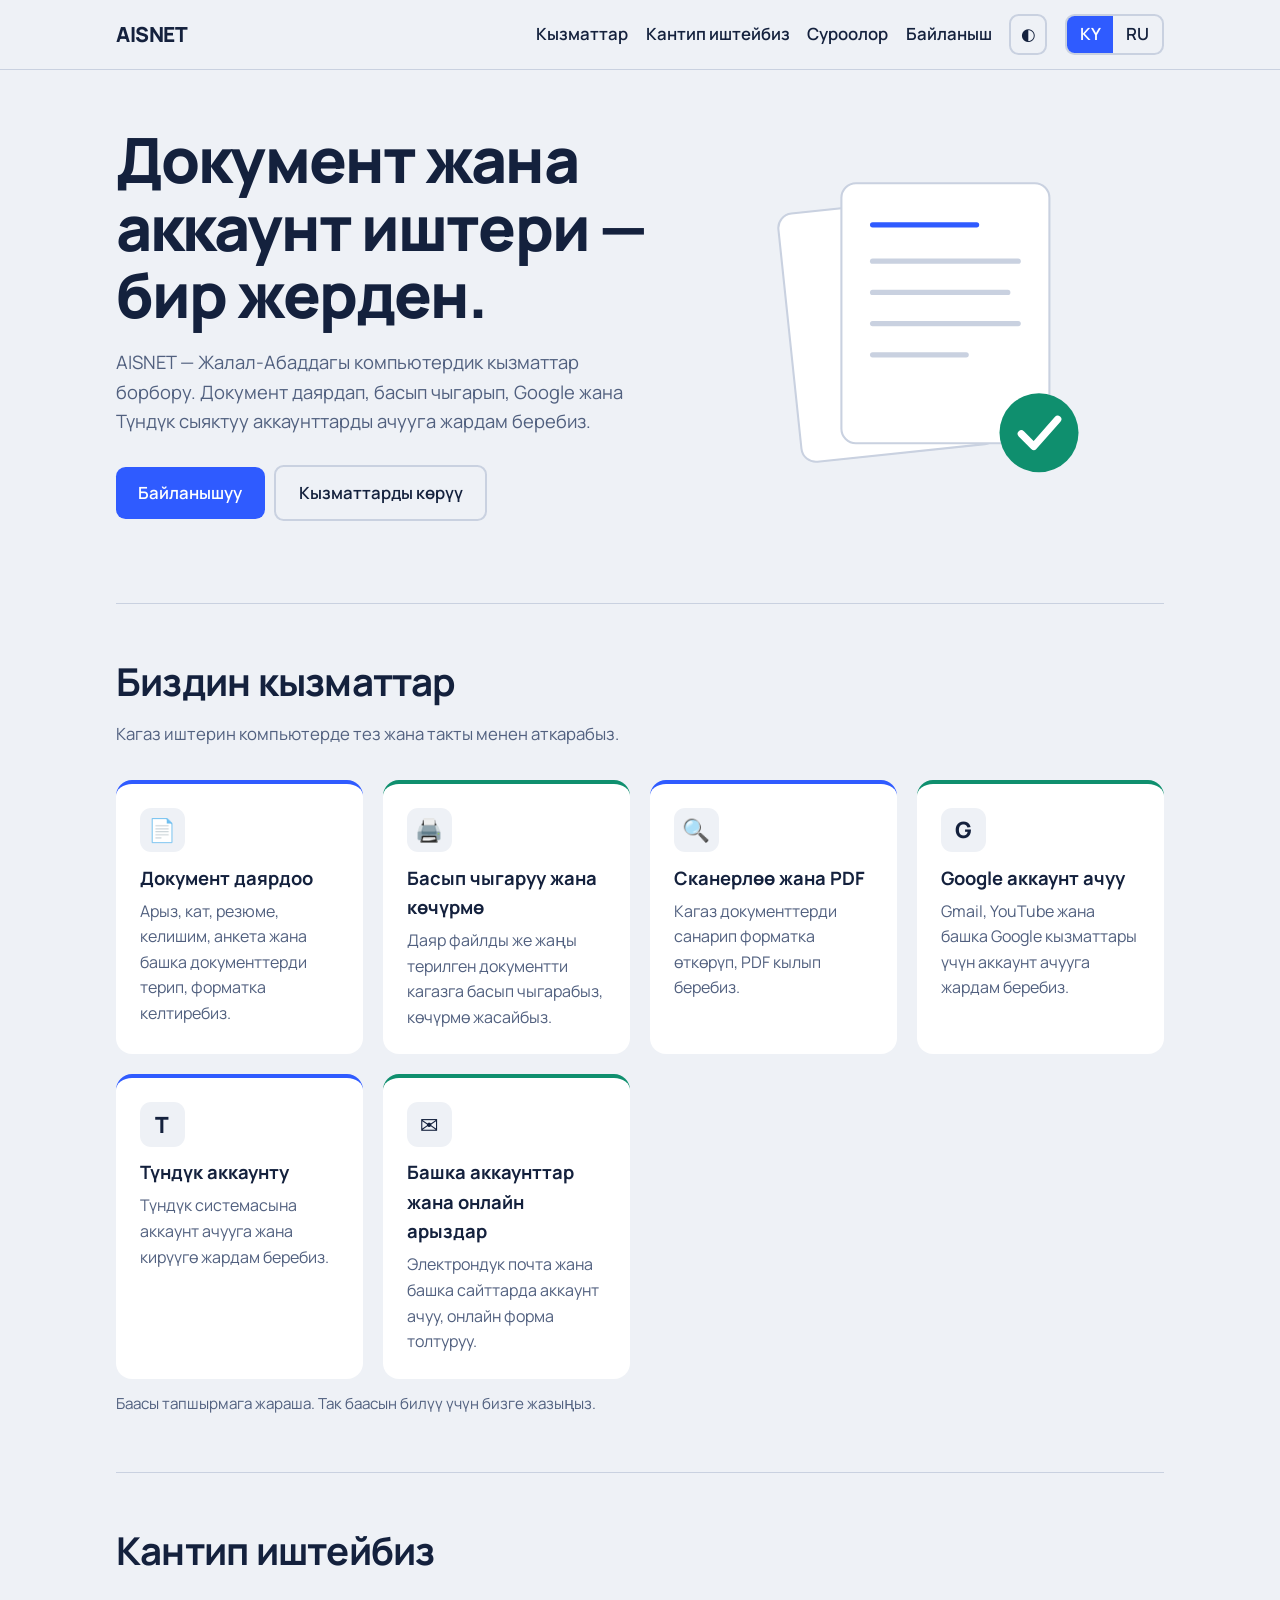
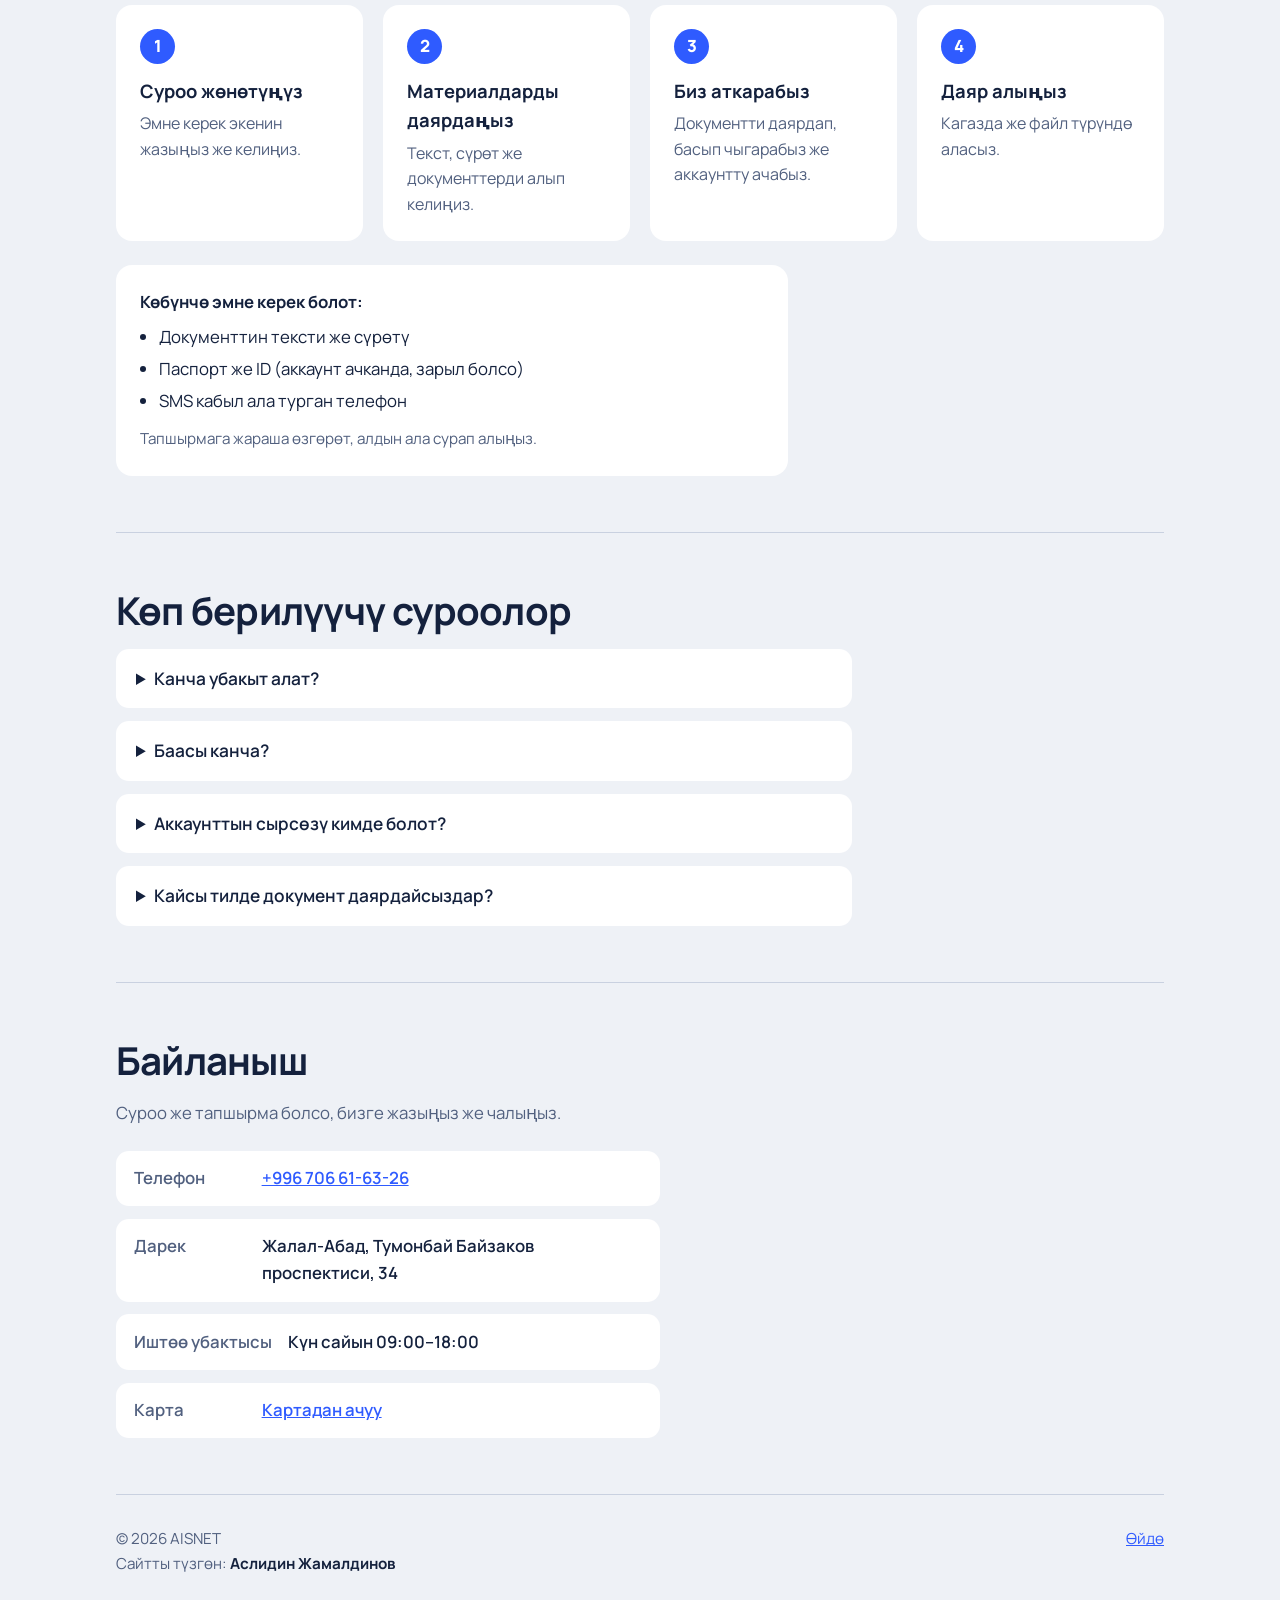
==== commit b9ada3ba: "Байланыш маалыматын кошуу: Жалал-Абад, дарек, телефон, иштөө убактысы" ====
--- a/index.html
+++ b/index.html
@@ -3,18 +3,18 @@
 <head>
 <meta charset="utf-8">
 <meta name="viewport" content="width=device-width, initial-scale=1, viewport-fit=cover">
-<title>AISNET – Документ, басып чыгаруу жана аккаунт ачуу кызматтары</title>
-<meta name="description" content="AISNET — компьютерде документ даярдоо, басып чыгаруу, көчүрмө, сканерлөө жана Google, Түндүк аккаунттарын ачууга жардам. Кыргызча жана орусча.">
+<title>AISNET – Документ, басып чыгаруу жана аккаунт ачуу, Жалал-Абад</title>
+<meta name="description" content="AISNET — Жалал-Абаддагы компьютердик кызматтар борбору: документ даярдоо, басып чыгаруу, көчүрмө, сканерлөө жана Google, Түндүк аккаунттарын ачууга жардам. Кыргызча жана орусча.">
 <link rel="canonical" href="https://pocaevpoca74-cmyk.github.io/aisnet/">
 <link rel="icon" href="data:image/svg+xml,%3Csvg xmlns='http://www.w3.org/2000/svg' viewBox='0 0 100 100'%3E%3Ctext y='.9em' font-size='90'%3E📄%3C/text%3E%3C/svg%3E">
 <meta property="og:type" content="website">
-<meta property="og:title" content="AISNET – Документ, басып чыгаруу жана аккаунт ачуу">
-<meta property="og:description" content="Документ даярдоо, басып чыгаруу, сканерлөө, Google жана Түндүк аккаунттарын ачуу.">
+<meta property="og:title" content="AISNET – Документ, басып чыгаруу жана аккаунт ачуу, Жалал-Абад">
+<meta property="og:description" content="Документ даярдоо, басып чыгаруу, сканерлөө, Google жана Түндүк аккаунттарын ачуу. Жалал-Абад, Тумонбай Байзаков проспектиси, 34.">
 <meta property="og:url" content="https://pocaevpoca74-cmyk.github.io/aisnet/">
 <meta property="og:locale" content="ky_KG">
 <meta property="og:locale:alternate" content="ru_RU">
 <meta name="twitter:card" content="summary">
-<script type="application/ld+json">{"@context":"https://schema.org","@type":"ProfessionalService","name":"AISNET","url":"https://pocaevpoca74-cmyk.github.io/aisnet/","description":"Документ даярдоо, басып чыгаруу, сканерлөө жана аккаунт ачуу кызматтары.","founder":{"@type":"Person","name":"Aslidin Jamaldinov"},"areaServed":"KG","knowsLanguage":["ky","ru"]}</script>
+<script type="application/ld+json">{"@context":"https://schema.org","@type":"ProfessionalService","name":"AISNET","url":"https://pocaevpoca74-cmyk.github.io/aisnet/","description":"Документ даярдоо, басып чыгаруу, сканерлөө жана аккаунт ачуу кызматтары.","telephone":"+996706616326","address":{"@type":"PostalAddress","streetAddress":"Тумонбай Байзаков проспектиси, 34","addressLocality":"Жалал-Абад","addressCountry":"KG"},"openingHours":"Mo-Su 09:00-18:00","areaServed":"Жалал-Абад","founder":{"@type":"Person","name":"Aslidin Jamaldinov"},"knowsLanguage":["ky","ru"]}</script>
 <link rel="preconnect" href="https://fonts.googleapis.com">
 <link rel="preconnect" href="https://fonts.gstatic.com" crossorigin>
 <link href="https://fonts.googleapis.com/css2?family=Manrope:wght@400;600;800&display=swap" rel="stylesheet">
@@ -79,7 +79,6 @@
 .contact .c{display:flex;gap:1rem;align-items:baseline;background:var(--card);border-radius:.8rem;padding:.9rem 1.1rem}
 .contact .c span{min-width:7rem;color:var(--muted);font-weight:600}
 .contact .c a,.contact .c b{font-weight:600;overflow-wrap:anywhere}
-.cta{margin-top:1.5rem}
 footer{padding:2rem 0 3rem;color:var(--muted);border-top:1px solid var(--line);font-size:.95rem;display:flex;justify-content:space-between;gap:1rem;flex-wrap:wrap}
 footer b{color:var(--ink)}
 @media (max-width:48rem){.hero{grid-template-columns:1fr}.contact .c{flex-direction:column;gap:.1rem}nav b{font-size:1.1rem}}
@@ -104,8 +103,8 @@
 <div>
 <h1 class="ky">Документ жана аккаунт иштери — бир жерден.</h1>
 <h1 class="ru">Документы и аккаунты — всё в одном месте.</h1>
-<p class="ky">AISNET — компьютерде документ даярдап, басып чыгарып, Google жана Түндүк сыяктуу аккаунттарды ачууга жардам берген кызмат.</p>
-<p class="ru">AISNET — оформляем документы на компьютере, печатаем, сканируем и помогаем открыть аккаунты, например Google и Түндүк.</p>
+<p class="ky">AISNET — Жалал-Абаддагы компьютердик кызматтар борбору. Документ даярдап, басып чыгарып, Google жана Түндүк сыяктуу аккаунттарды ачууга жардам беребиз.</p>
+<p class="ru">AISNET — центр компьютерных услуг в Джалал-Абаде. Оформляем документы, печатаем, сканируем и помогаем открыть аккаунты, например Google и Түндүк.</p>
 <a class="btn" href="#contact"><span class="ky">Байланышуу</span><span class="ru">Связаться</span></a><a class="btn alt" href="#services"><span class="ky">Кызматтарды көрүү</span><span class="ru">Смотреть услуги</span></a>
 </div>
 <svg class="art" viewBox="0 0 400 340" role="img" aria-hidden="true">
@@ -122,7 +121,7 @@
 
 <section id="services">
 <h2 class="ky">Биздин кызматтар</h2><h2 class="ru">Наши услуги</h2>
-<p class="lead ky">Кагаз иштерин компьютерде тез жана тактык менен аткарабыз.</p>
+<p class="lead ky">Кагаз иштерин компьютерде тез жана такты менен аткарабыз.</p>
 <p class="lead ru">Быстро и аккуратно делаем бумажную работу на компьютере.</p>
 <div class="grid">
 <div class="svc"><div class="ic" aria-hidden="true">📄</div><h3 class="ky">Документ даярдоо</h3><h3 class="ru">Подготовка документов</h3><p class="ky">Арыз, кат, резюме, келишим, анкета жана башка документтерди терип, форматка келтиребиз.</p><p class="ru">Набираем и оформляем заявления, письма, резюме, договоры, анкеты и другие документы.</p></div>
@@ -178,28 +177,36 @@
 <a href="#top" onclick="window.scrollTo(0,0);return false"><span class="ky">Өйдө</span><span class="ru">Наверх</span></a>
 </footer></div>
 
-<noscript><div class="wrap"><p class="note">JavaScript өчүк болсо да негизги маалымат жогоруда көрүнөт. / Основная информация доступна и без JavaScript.</p></div></noscript>
+<noscript><div class="wrap"><p class="note">JavaScript өчүк болсо да негизги маалымат жогоруда көрүнөт. / Основная информация доступна и без JavaScript. Тел / Тел.: +996 706 61-63-26</p></div></noscript>
 
 <script>
-/* ====== БАЙЛАНЫШ МААЛЫМАТЫ / КОНТАКТЫ — бул жерди толтуруңуз ======
-   phone: "+996 XXX XXX XXX"   whatsapp: "996XXXXXXXXX" (боштуксуз, + жок)
-   telegram: "username" (@ жок)   address, hours, map (Google Maps шилтемеси) */
-var C={phone:"",whatsapp:"",telegram:"",address:"",hours:"",map:""};
+/* ====== БАЙЛАНЫШ МААЛЫМАТЫ / КОНТАКТЫ ======
+   whatsapp: "996XXXXXXXXX" (бош жайгаштырыңыз, + жок) — номер WhatsApp'та болсо гана толтуруңуз
+   telegram: "username" (@ жок) */
+var C={
+ phone:"+996 706 61-63-26",
+ whatsapp:"",
+ telegram:"",
+ address:{ky:"Жалал-Абад, Тумонбай Байзаков проспектиси, 34",ru:"Джалал-Абад, проспект Тумонбая Байзакова, 34"},
+ hours:{ky:"Күн сайын 09:00–18:00",ru:"Ежедневно 09:00–18:00"},
+ map:"https://www.google.com/maps/search/?api=1&query=%D0%9F%D1%80%D0%BE%D1%81%D0%BF%D0%B5%D0%BA%D1%82+%D0%A2%D1%83%D0%BC%D0%BE%D0%BD%D0%B1%D0%B0%D1%8F+%D0%91%D0%B0%D0%B9%D0%B7%D0%B0%D0%BA%D0%BE%D0%B2%D0%B0+34+%D0%94%D0%B6%D0%B0%D0%BB%D0%B0%D0%BB-%D0%90%D0%B1%D0%B0%D0%B4"
+};
 
 var L={
- ky:{phone:"Телефон",whatsapp:"WhatsApp",telegram:"Telegram",address:"Дарек",hours:"Иштөө убактысы",map:"Карта",open:"Картадан ачуу",write:"Жазуу",empty:"Байланыш маалыматы жакында кошулат.",title:"AISNET – Документ, басып чыгаруу жана аккаунт ачуу кызматтары"},
- ru:{phone:"Телефон",whatsapp:"WhatsApp",telegram:"Telegram",address:"Адрес",hours:"Часы работы",map:"Карта",open:"Открыть на карте",write:"Написать",empty:"Контактные данные скоро появятся.",title:"AISNET – Документы, печать и открытие аккаунтов"}
+ ky:{phone:"Телефон",whatsapp:"WhatsApp",telegram:"Telegram",address:"Дарек",hours:"Иштөө убактысы",map:"Карта",open:"Картадан ачуу",write:"Жазуу",empty:"Байланыш маалыматы жакында кошулат.",title:"AISNET – Документ, басып чыгаруу жана аккаунт ачуу, Жалал-Абад"},
+ ru:{phone:"Телефон",whatsapp:"WhatsApp",telegram:"Telegram",address:"Адрес",hours:"Часы работы",map:"Карта",open:"Открыть на карте",write:"Написать",empty:"Контактные данные скоро появятся.",title:"AISNET – Документы, печать и открытие аккаунтов, Джалал-Абад"}
 };
 var cur="ky";
 function $(i){return document.getElementById(i)}
 function esc(s){return String(s).replace(/[&<>"']/g,function(c){return {"&":"&amp;","<":"&lt;",">":"&gt;",'"':"&quot;","'":"&#39;"}[c]})}
+function pick(v){return v&&typeof v==="object"?(v[cur]||""):(v||"")}
 function contact(){
- var d=L[cur],r=[];
+ var d=L[cur],r=[],ad=pick(C.address),hr=pick(C.hours);
  if(C.phone)r.push([d.phone,'<a href="tel:'+esc(C.phone.replace(/[^\d+]/g,""))+'">'+esc(C.phone)+'</a>']);
  if(C.whatsapp)r.push([d.whatsapp,'<a href="https://wa.me/'+esc(C.whatsapp.replace(/\D/g,""))+'" rel="noopener">'+d.write+'</a>']);
  if(C.telegram)r.push([d.telegram,'<a href="https://t.me/'+esc(C.telegram.replace(/^@/,""))+'" rel="noopener">@'+esc(C.telegram.replace(/^@/,""))+'</a>']);
- if(C.address)r.push([d.address,'<b>'+esc(C.address)+'</b>']);
- if(C.hours)r.push([d.hours,'<b>'+esc(C.hours)+'</b>']);
+ if(ad)r.push([d.address,'<b>'+esc(ad)+'</b>']);
+ if(hr)r.push([d.hours,'<b>'+esc(hr)+'</b>']);
  if(C.map&&/^https:\/\//.test(C.map))r.push([d.map,'<a href="'+esc(C.map)+'" rel="noopener">'+d.open+'</a>']);
  $("contact-list").innerHTML=r.length?r.map(function(x){return '<div class="c"><span>'+x[0]+'</span>'+x[1]+'</div>'}).join(""):'<p class="note">'+d.empty+'</p>';
 }
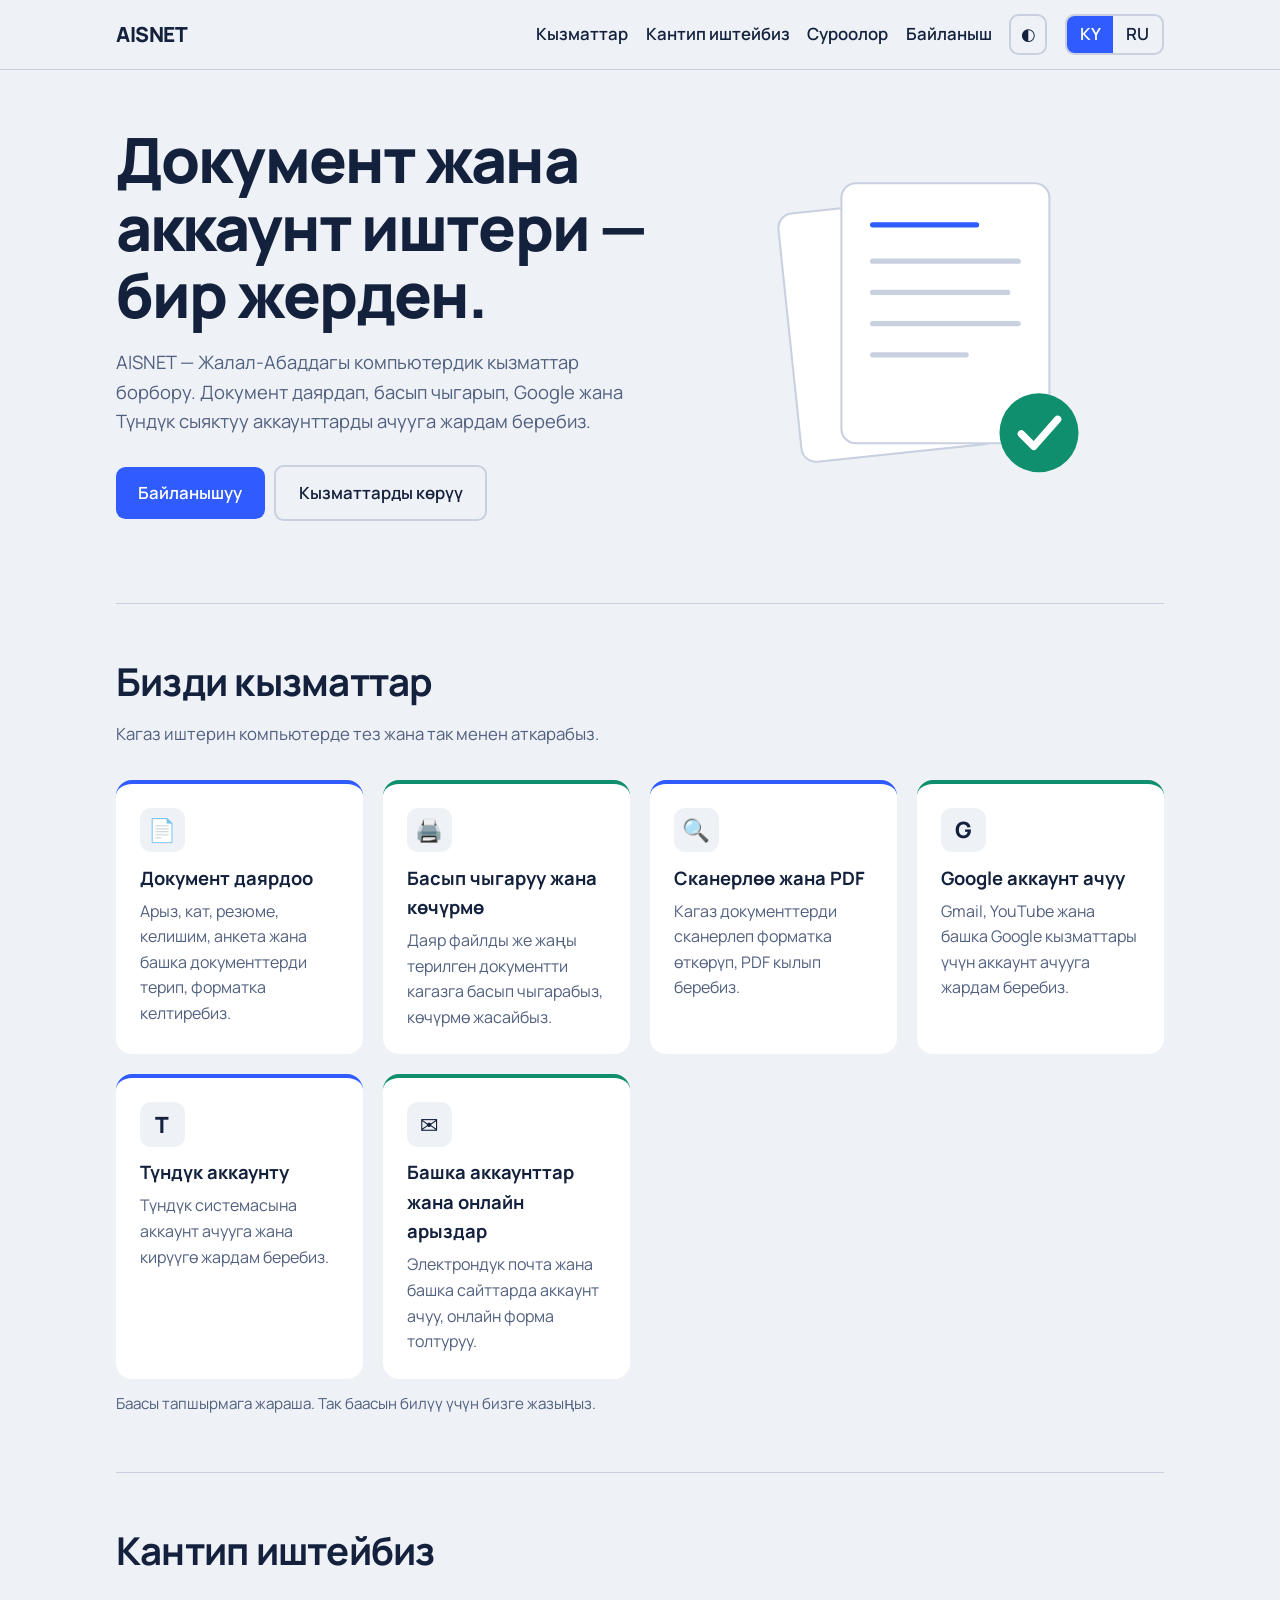
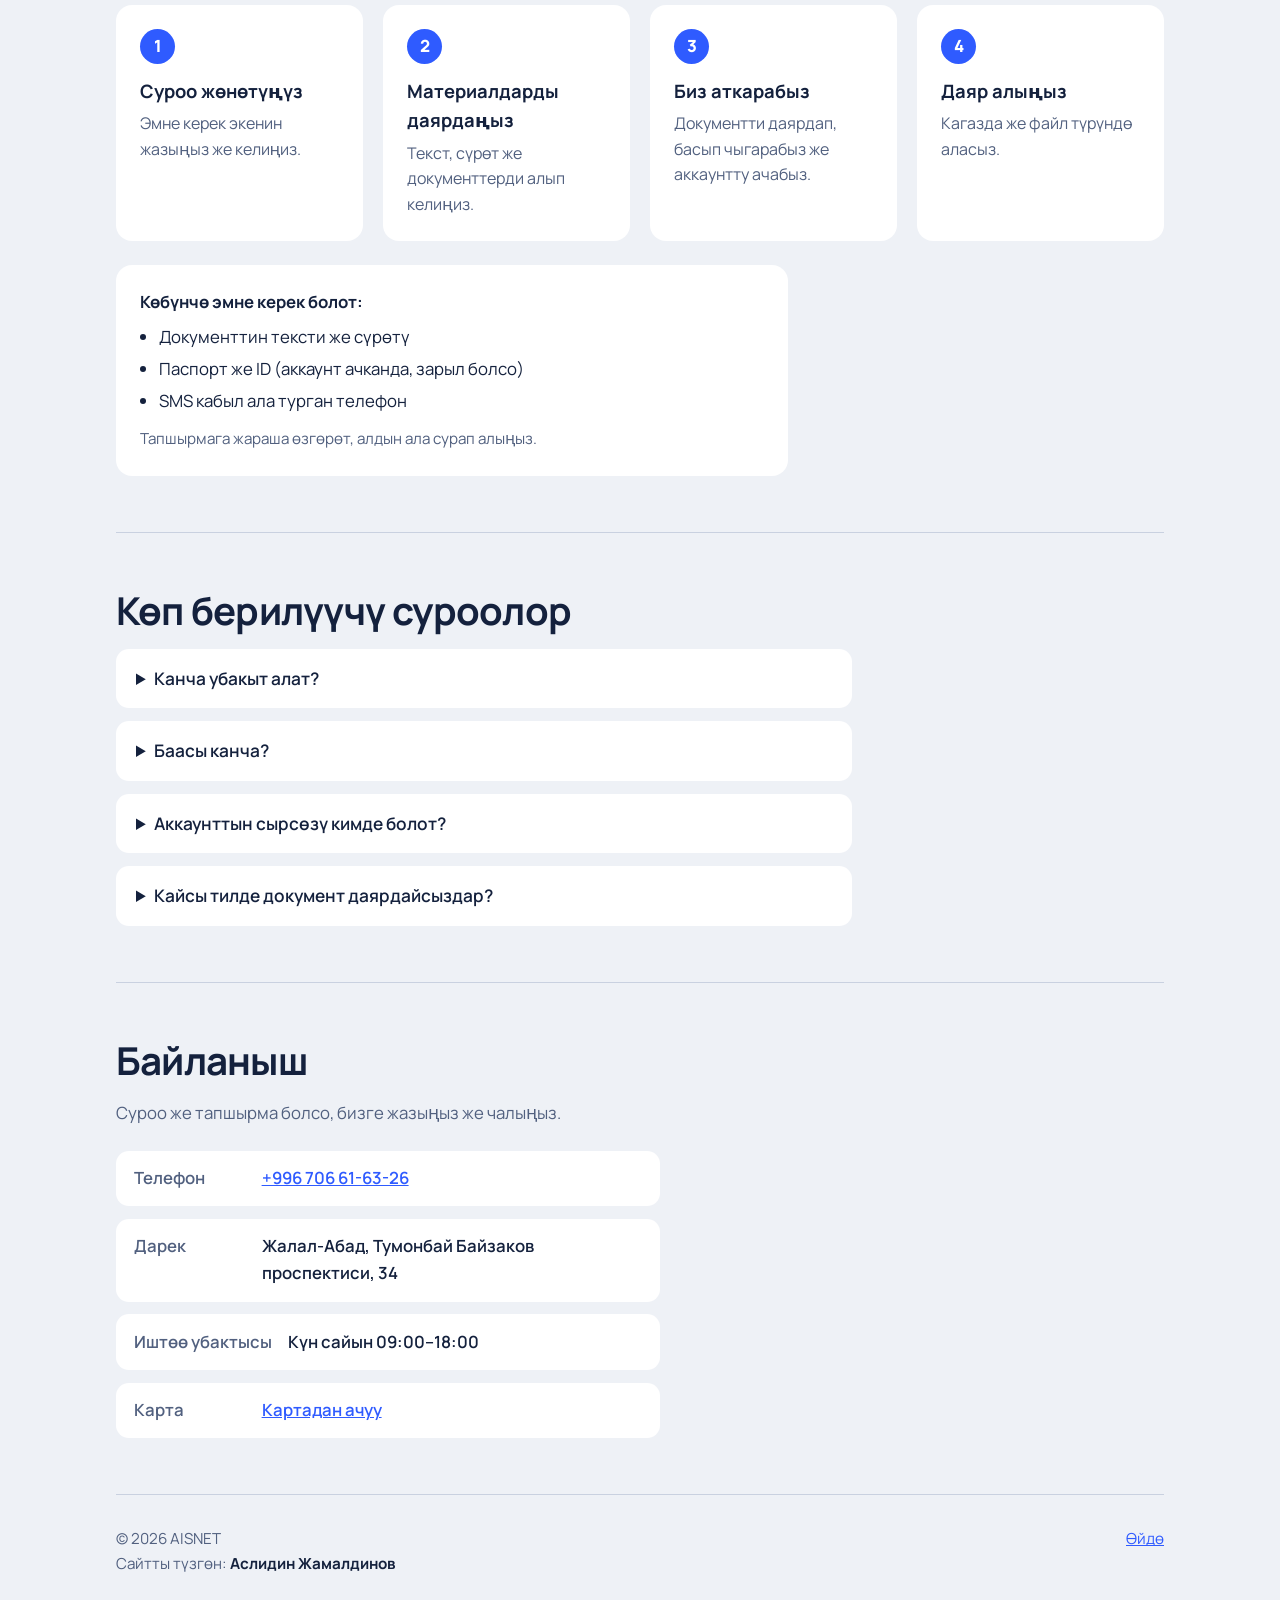
==== commit b0cf9a69: "Сайтты кызмат көрсөтүүчү жайга ылайыкташтыруу: документ, басып чыгаруу, аккаунт ачуу, Жалал-Абад" ====
--- a/index.html
+++ b/index.html
@@ -120,13 +120,13 @@
 </div>
 
 <section id="services">
-<h2 class="ky">Биздин кызматтар</h2><h2 class="ru">Наши услуги</h2>
-<p class="lead ky">Кагаз иштерин компьютерде тез жана такты менен аткарабыз.</p>
+<h2 class="ky">Бизди кызматтар</h2><h2 class="ru">Наши услуги</h2>
+<p class="lead ky">Кагаз иштерин компьютерде тез жана так менен аткарабыз.</p>
 <p class="lead ru">Быстро и аккуратно делаем бумажную работу на компьютере.</p>
 <div class="grid">
 <div class="svc"><div class="ic" aria-hidden="true">📄</div><h3 class="ky">Документ даярдоо</h3><h3 class="ru">Подготовка документов</h3><p class="ky">Арыз, кат, резюме, келишим, анкета жана башка документтерди терип, форматка келтиребиз.</p><p class="ru">Набираем и оформляем заявления, письма, резюме, договоры, анкеты и другие документы.</p></div>
 <div class="svc"><div class="ic" aria-hidden="true">🖨️</div><h3 class="ky">Басып чыгаруу жана көчүрмө</h3><h3 class="ru">Печать и копии</h3><p class="ky">Даяр файлды же жаңы терилген документти кагазга басып чыгарабыз, көчүрмө жасайбыз.</p><p class="ru">Печатаем готовый файл или набранный документ, делаем копии.</p></div>
-<div class="svc"><div class="ic" aria-hidden="true">🔍</div><h3 class="ky">Сканерлөө жана PDF</h3><h3 class="ru">Сканирование и PDF</h3><p class="ky">Кагаз документтерди санарип форматка өткөрүп, PDF кылып беребиз.</p><p class="ru">Переводим бумажные документы в цифровой вид и сохраняем в PDF.</p></div>
+<div class="svc"><div class="ic" aria-hidden="true">🔍</div><h3 class="ky">Сканерлөө жана PDF</h3><h3 class="ru">Сканирование и PDF</h3><p class="ky">Кагаз документтерди сканерлеп форматка өткөрүп, PDF кылып беребиз.</p><p class="ru">Переводим бумажные документы в цифровой вид и сохраняем в PDF.</p></div>
 <div class="svc"><div class="ic" aria-hidden="true">G</div><h3 class="ky">Google аккаунт ачуу</h3><h3 class="ru">Открытие аккаунта Google</h3><p class="ky">Gmail, YouTube жана башка Google кызматтары үчүн аккаунт ачууга жардам беребиз.</p><p class="ru">Помогаем создать аккаунт для Gmail, YouTube и других сервисов Google.</p></div>
 <div class="svc"><div class="ic" aria-hidden="true">Т</div><h3 class="ky">Түндүк аккаунту</h3><h3 class="ru">Аккаунт Түндүк</h3><p class="ky">Түндүк системасына аккаунт ачууга жана кирүүгө жардам беребиз.</p><p class="ru">Помогаем создать аккаунт в системе Түндүк и войти в него.</p></div>
 <div class="svc"><div class="ic" aria-hidden="true">✉️</div><h3 class="ky">Башка аккаунттар жана онлайн арыздар</h3><h3 class="ru">Другие аккаунты и онлайн-заявки</h3><p class="ky">Электрондук почта жана башка сайттарда аккаунт ачуу, онлайн форма толтуруу.</p><p class="ru">Создание почты и аккаунтов на других сайтах, заполнение онлайн-форм.</p></div>
@@ -158,7 +158,7 @@
 <details class="ru"><summary>Сколько это занимает времени?</summary><p>Простой документ или печать делаются за несколько минут. Сложные задачи могут занять больше времени.</p></details>
 <details class="ky"><summary>Баасы канча?</summary><p>Баасы кызматка жана көлөмүнө жараша. Суроо жөнөтсөңүз, так баасын айтабыз.</p></details>
 <details class="ru"><summary>Сколько это стоит?</summary><p>Цена зависит от услуги и объёма. Отправьте запрос, и мы назовём точную стоимость.</p></details>
-<details class="ky"><summary>Аккаунттын сырсөзү кимде болот?</summary><p>Сырсөздү өзүңүз коёсуз жана аны эч кимге айтпашыңыз керек. Аккаунт сиздики.</p></details>
+<details class="ky"><summary>Аккаунттын сырсөзү кимде болот?</summary><p>Сырсөздү өзүңүз коёсуз жана аны эч кимге айтпашыңыз керек. Аккаунт сизидики.</p></details>
 <details class="ru"><summary>У кого остаётся пароль от аккаунта?</summary><p>Пароль вы задаёте сами, и никому его сообщать не нужно. Аккаунт принадлежит вам.</p></details>
 <details class="ky"><summary>Кайсы тилде документ даярдайсыздар?</summary><p>Кыргызча жана орусча документтерди даярдайбыз.</p></details>
 <details class="ru"><summary>На каких языках готовите документы?</summary><p>Готовим документы на кыргызском и русском языках.</p></details>
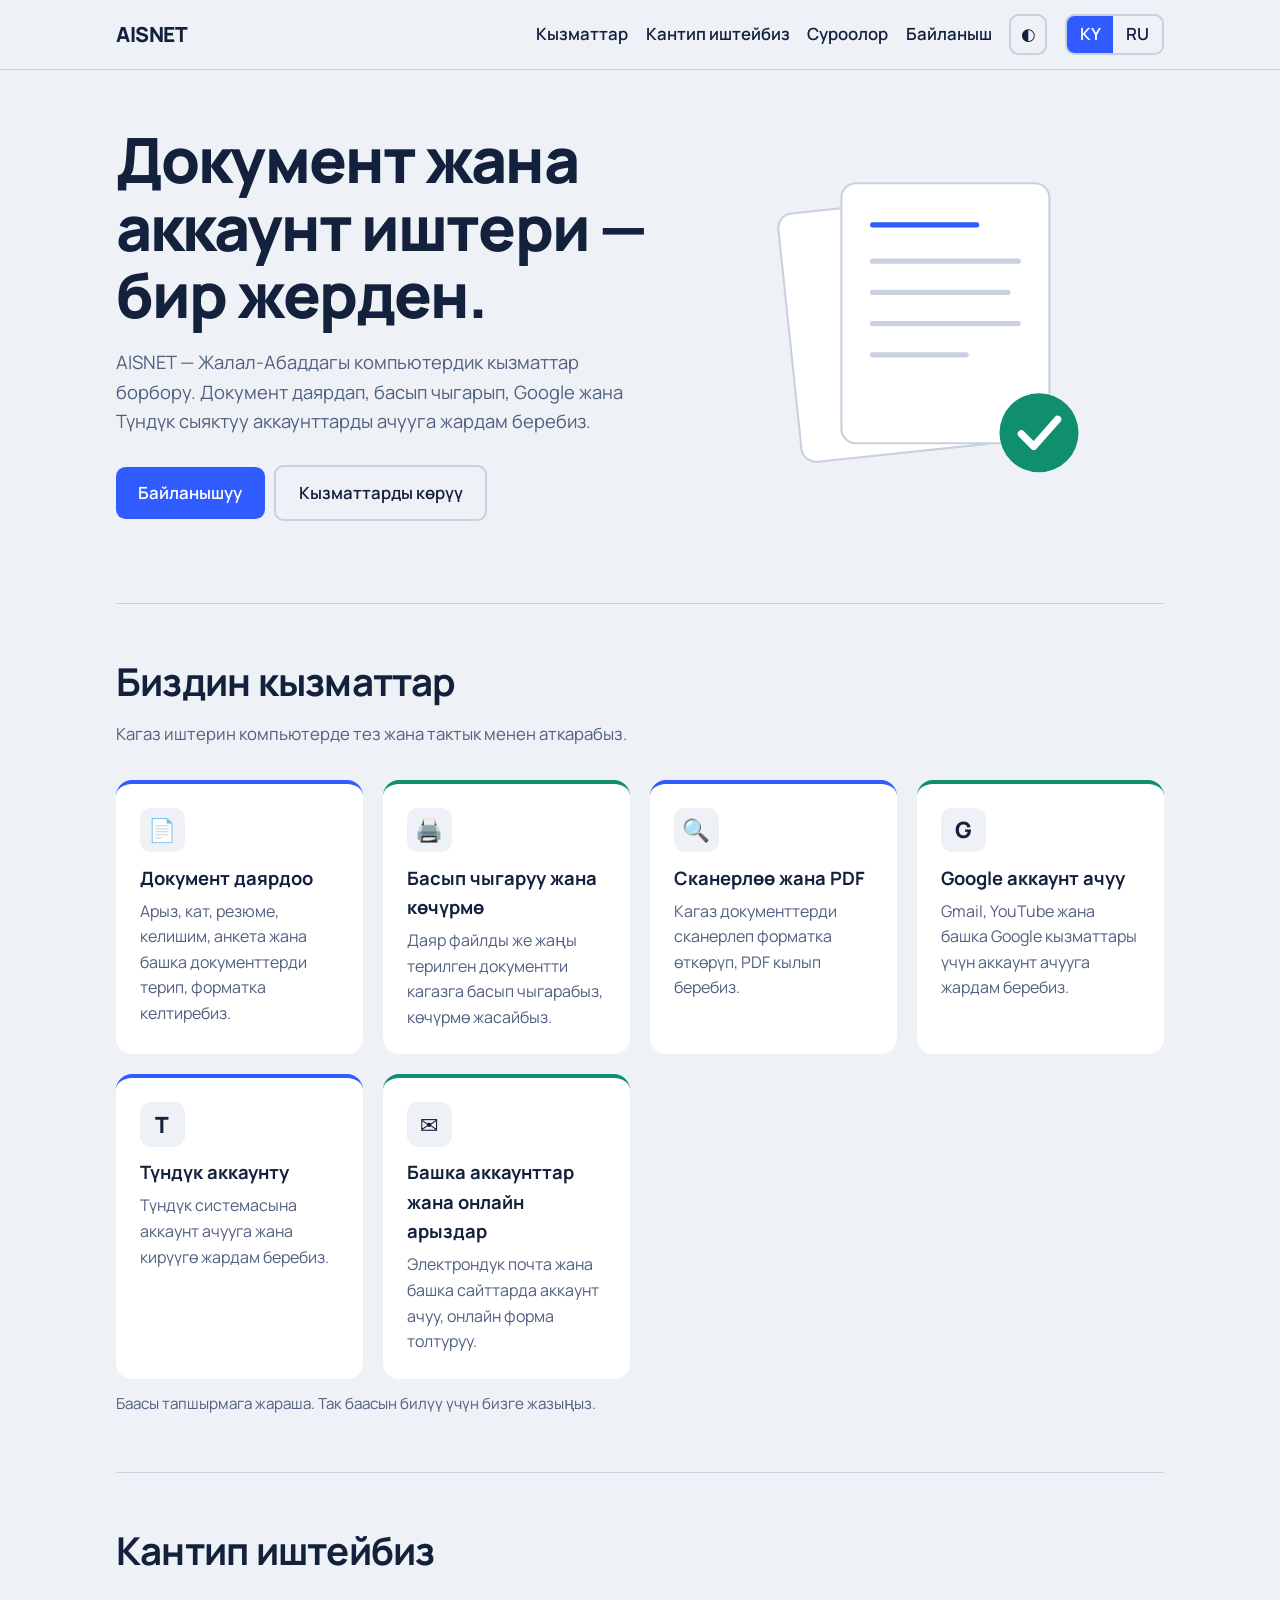
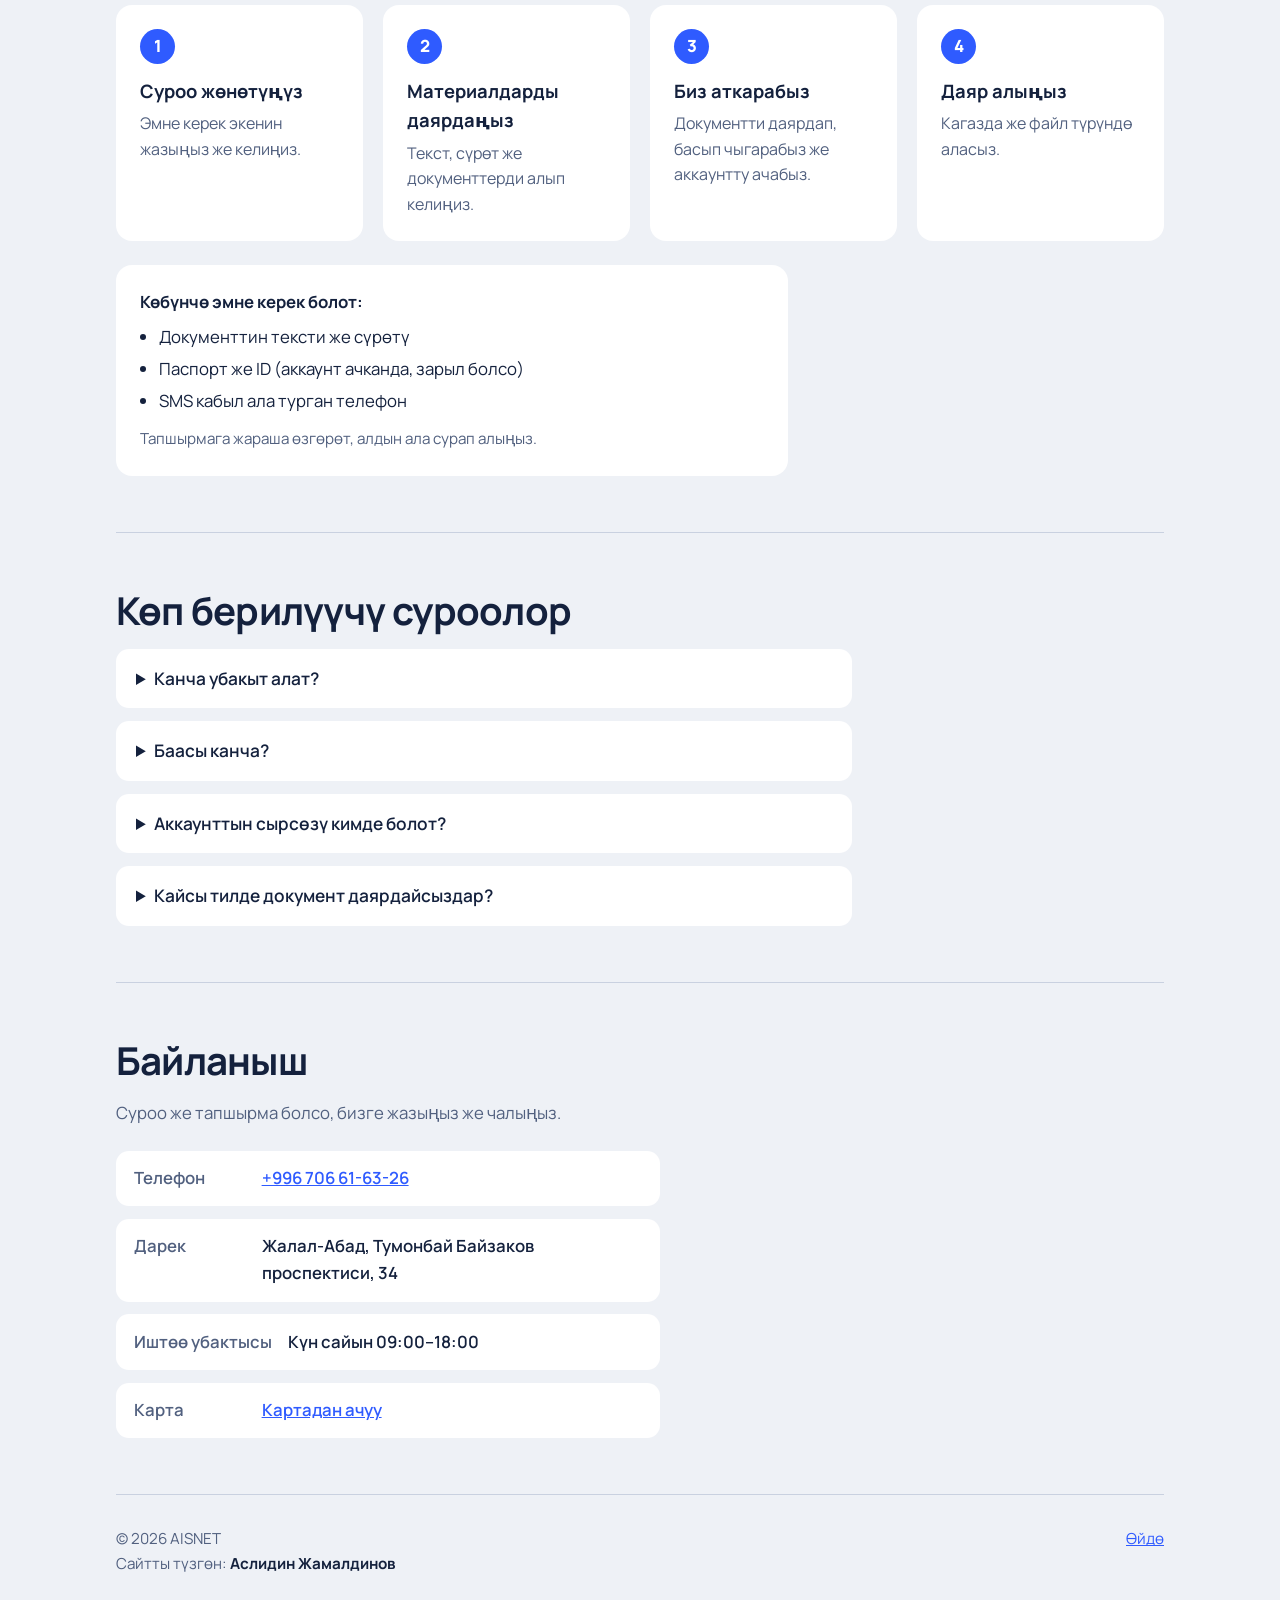
==== commit 894c6b8b: "Кыргызча жазуудагы каталарды оңдоо" ====
--- a/index.html
+++ b/index.html
@@ -120,8 +120,8 @@
 </div>
 
 <section id="services">
-<h2 class="ky">Бизди кызматтар</h2><h2 class="ru">Наши услуги</h2>
-<p class="lead ky">Кагаз иштерин компьютерде тез жана так менен аткарабыз.</p>
+<h2 class="ky">Биздин кызматтар</h2><h2 class="ru">Наши услуги</h2>
+<p class="lead ky">Кагаз иштерин компьютерде тез жана тактык менен аткарабыз.</p>
 <p class="lead ru">Быстро и аккуратно делаем бумажную работу на компьютере.</p>
 <div class="grid">
 <div class="svc"><div class="ic" aria-hidden="true">📄</div><h3 class="ky">Документ даярдоо</h3><h3 class="ru">Подготовка документов</h3><p class="ky">Арыз, кат, резюме, келишим, анкета жана башка документтерди терип, форматка келтиребиз.</p><p class="ru">Набираем и оформляем заявления, письма, резюме, договоры, анкеты и другие документы.</p></div>
@@ -158,7 +158,7 @@
 <details class="ru"><summary>Сколько это занимает времени?</summary><p>Простой документ или печать делаются за несколько минут. Сложные задачи могут занять больше времени.</p></details>
 <details class="ky"><summary>Баасы канча?</summary><p>Баасы кызматка жана көлөмүнө жараша. Суроо жөнөтсөңүз, так баасын айтабыз.</p></details>
 <details class="ru"><summary>Сколько это стоит?</summary><p>Цена зависит от услуги и объёма. Отправьте запрос, и мы назовём точную стоимость.</p></details>
-<details class="ky"><summary>Аккаунттын сырсөзү кимде болот?</summary><p>Сырсөздү өзүңүз коёсуз жана аны эч кимге айтпашыңыз керек. Аккаунт сизидики.</p></details>
+<details class="ky"><summary>Аккаунттын сырсөзү кимде болот?</summary><p>Сырсөздү өзүңүз коёсуз жана аны эч кимге айтпашыңыз керек. Аккаунт сиздики.</p></details>
 <details class="ru"><summary>У кого остаётся пароль от аккаунта?</summary><p>Пароль вы задаёте сами, и никому его сообщать не нужно. Аккаунт принадлежит вам.</p></details>
 <details class="ky"><summary>Кайсы тилде документ даярдайсыздар?</summary><p>Кыргызча жана орусча документтерди даярдайбыз.</p></details>
 <details class="ru"><summary>На каких языках готовите документы?</summary><p>Готовим документы на кыргызском и русском языках.</p></details>
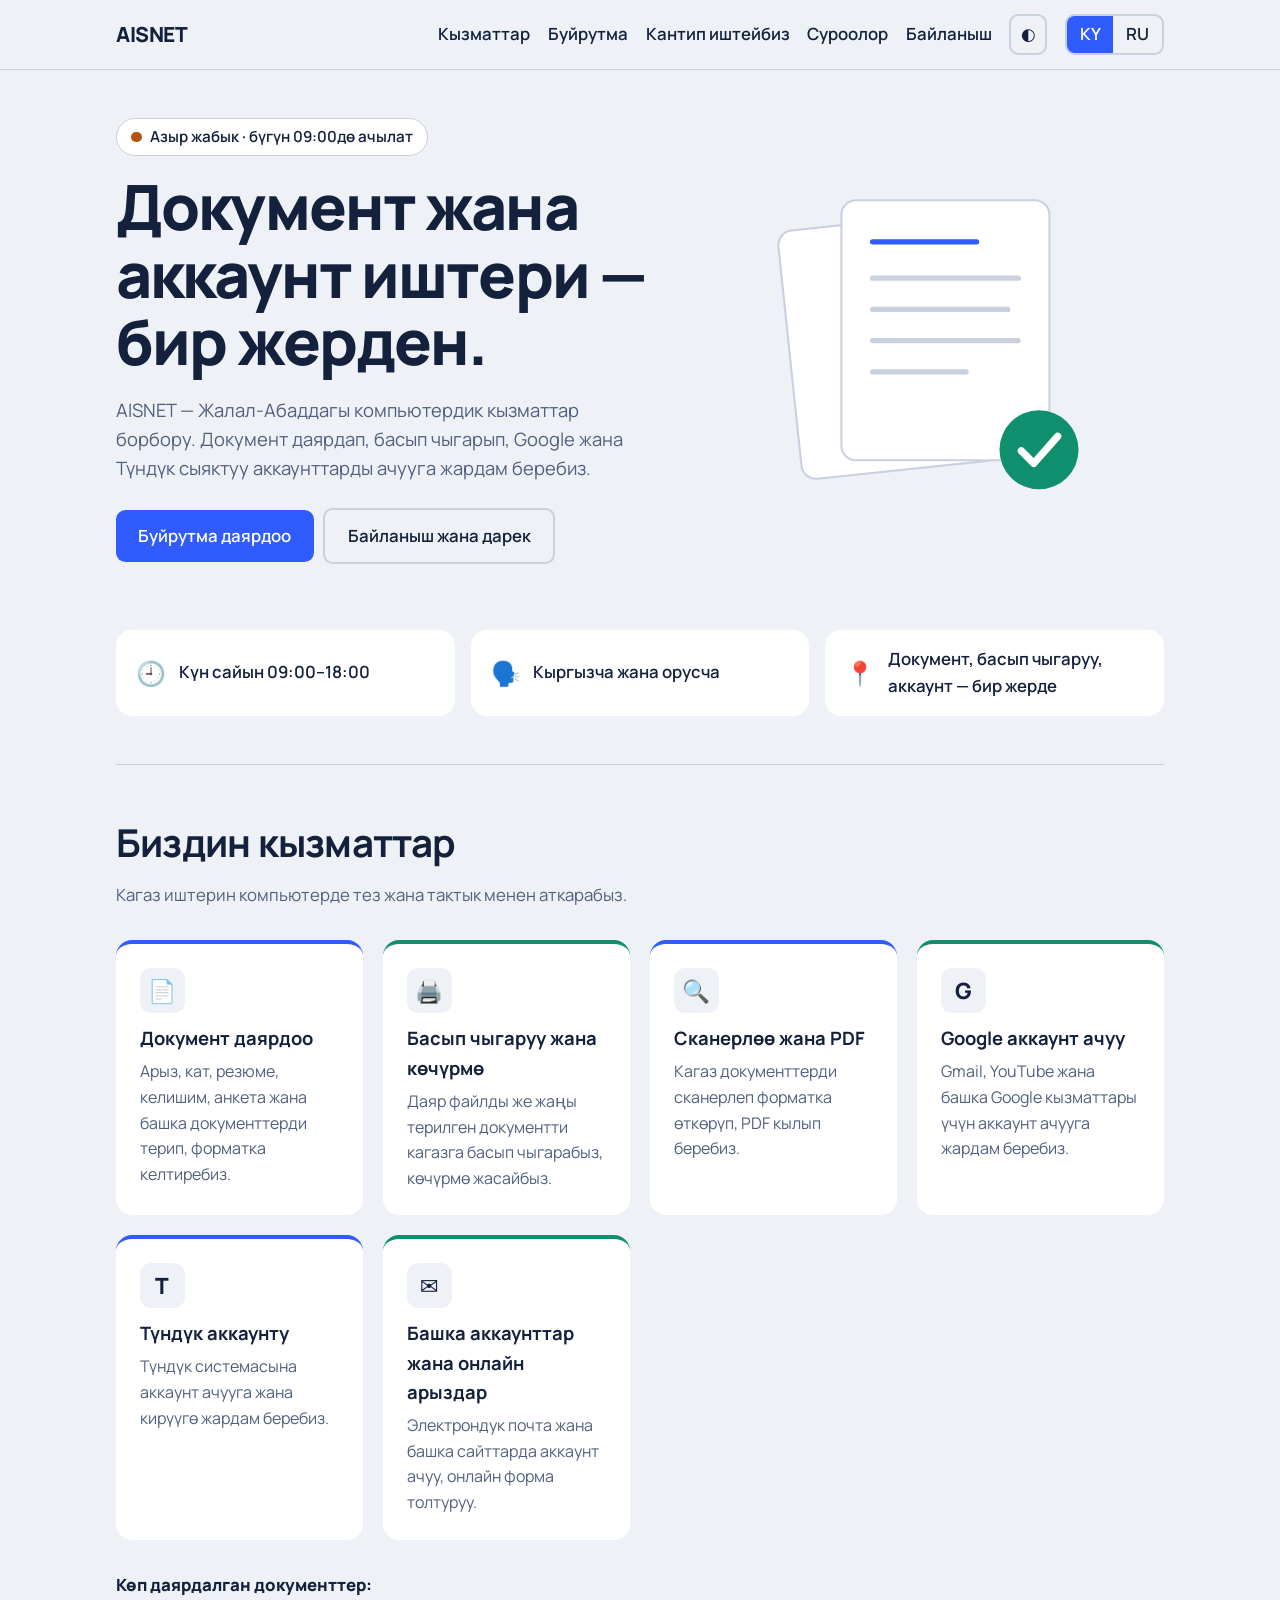
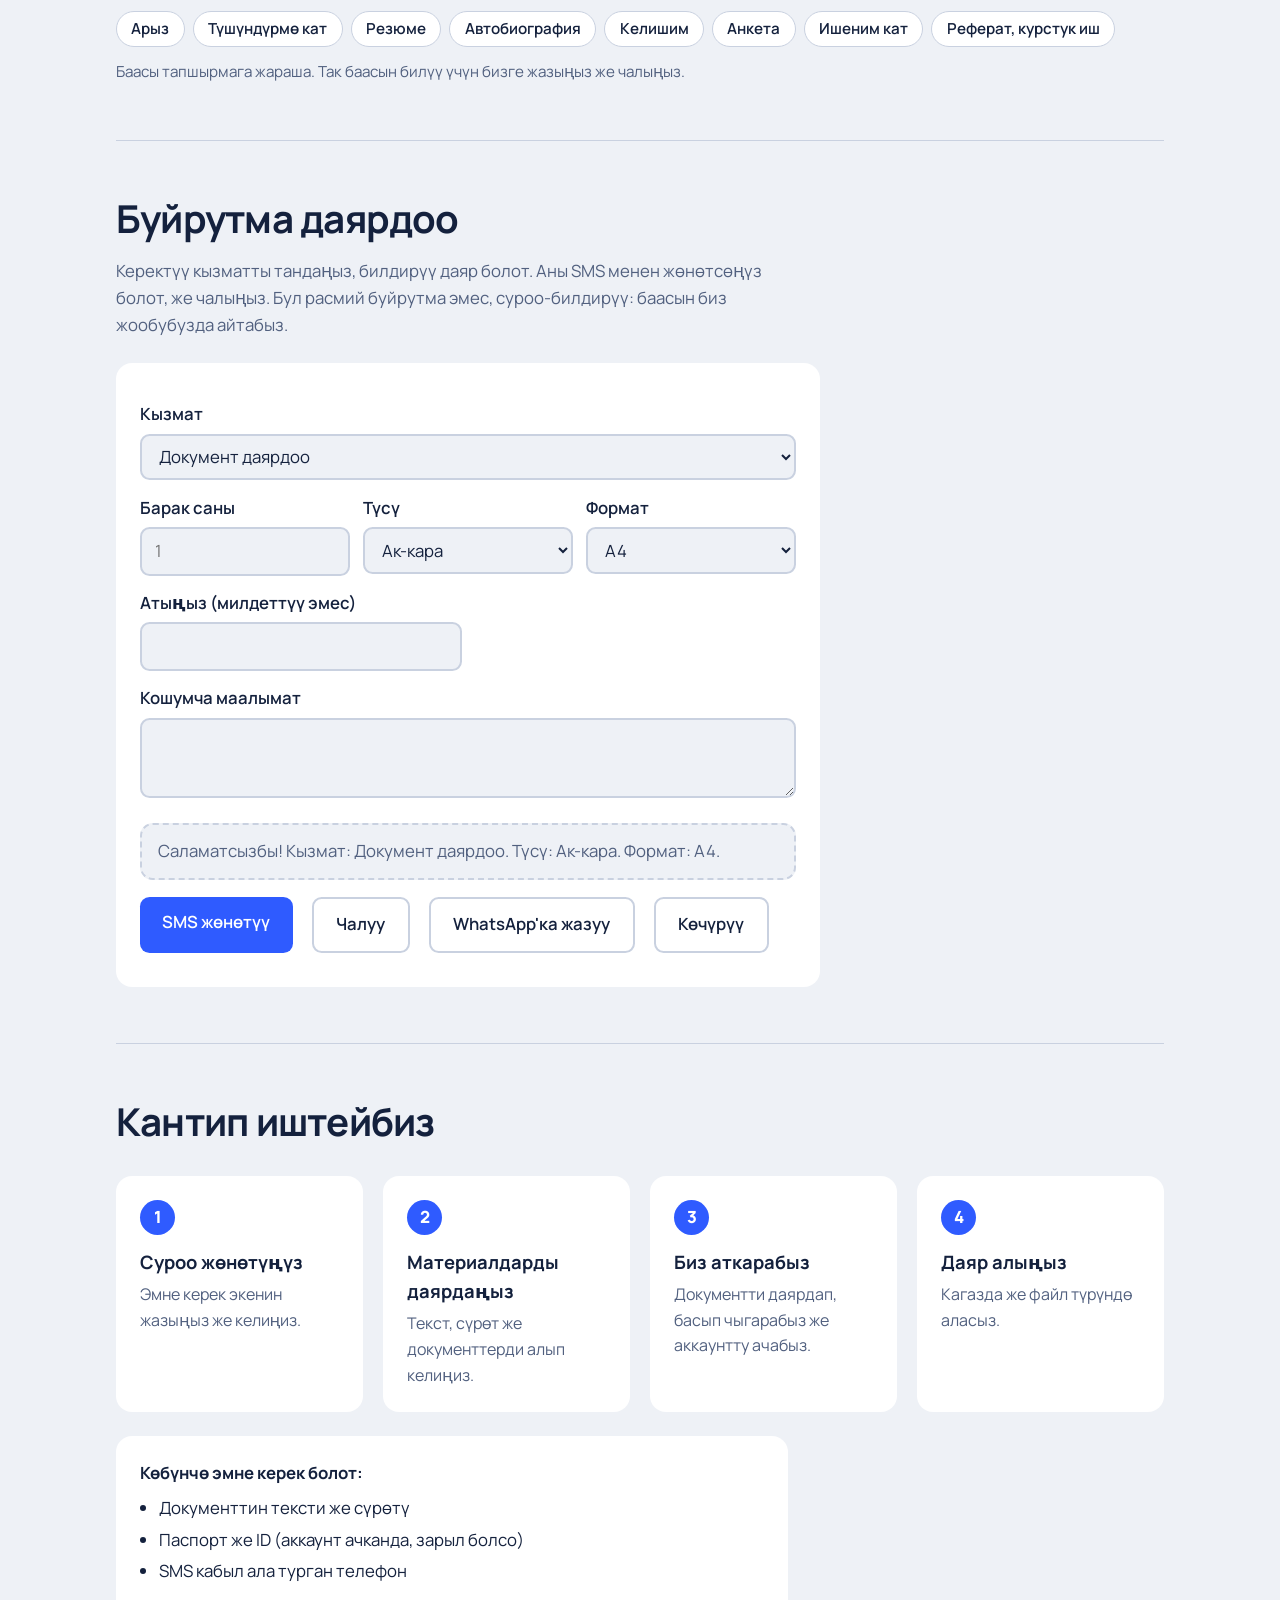
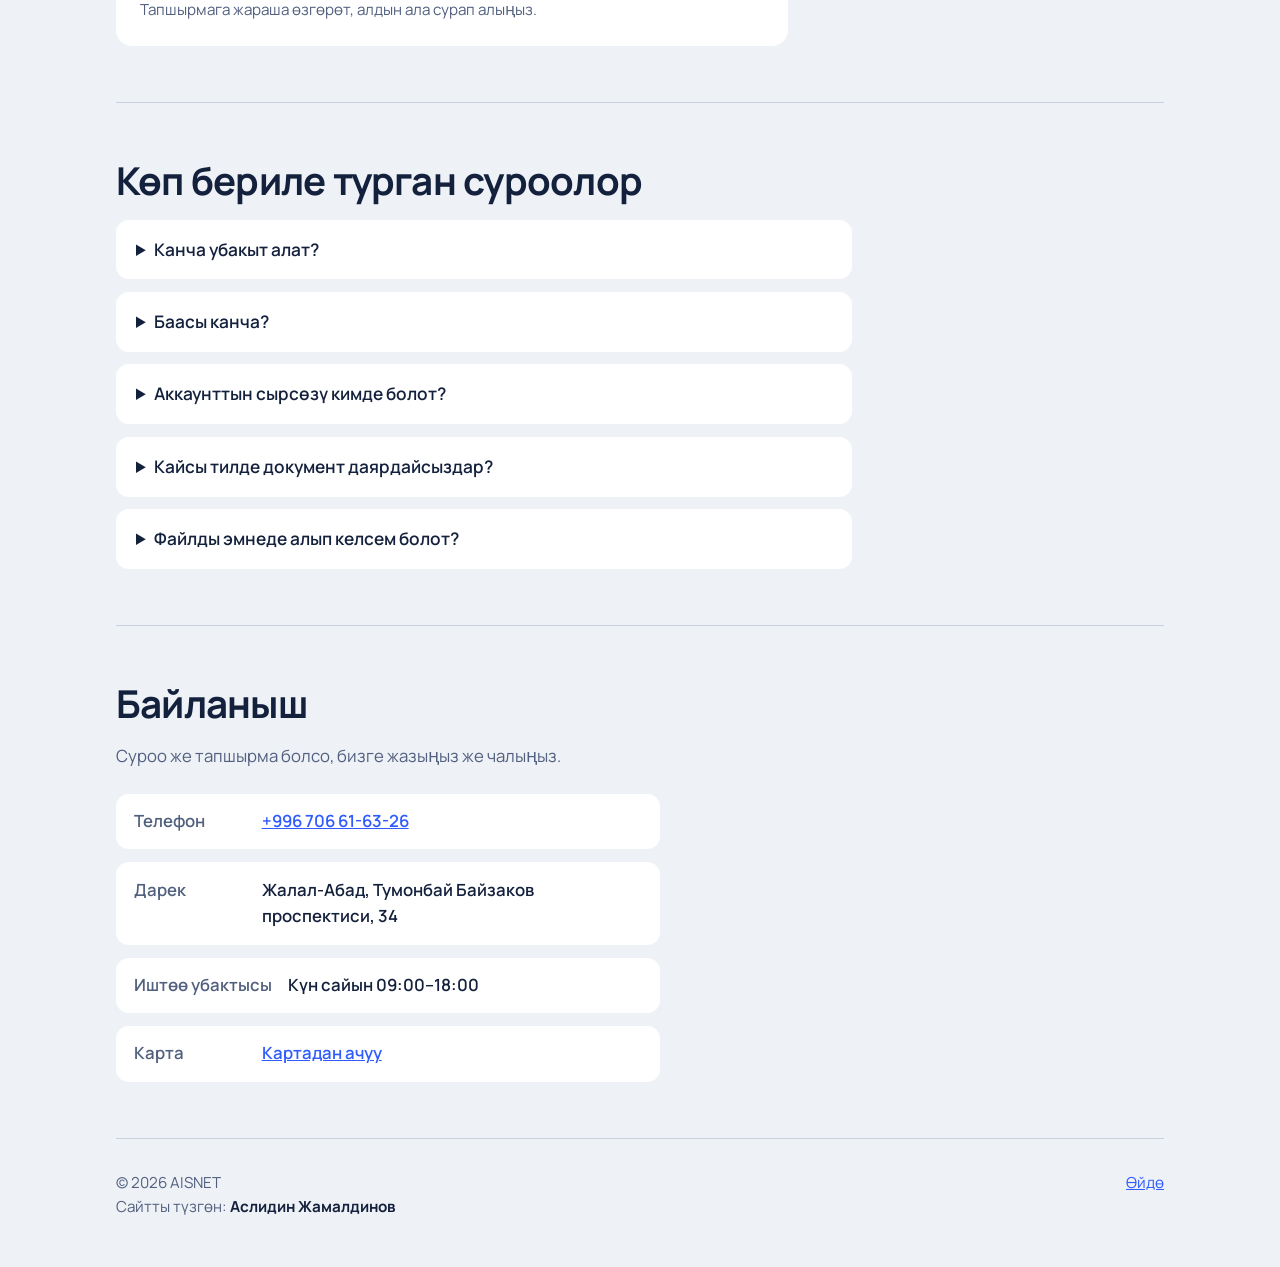
==== commit 4c177471: "Сайтка жаңы мүмкүнчүлүктөр: ачык/жабык белгиси, буйрутма жардамчысы, мобилдик чалуу панели, баалар б" ====
--- a/index.html
+++ b/index.html
@@ -3,6 +3,8 @@
 <head>
 <meta charset="utf-8">
 <meta name="viewport" content="width=device-width, initial-scale=1, viewport-fit=cover">
+<meta name="color-scheme" content="light dark">
+<meta name="theme-color" content="#2f5bff">
 <title>AISNET – Документ, басып чыгаруу жана аккаунт ачуу, Жалал-Абад</title>
 <meta name="description" content="AISNET — Жалал-Абаддагы компьютердик кызматтар борбору: документ даярдоо, басып чыгаруу, көчүрмө, сканерлөө жана Google, Түндүк аккаунттарын ачууга жардам. Кыргызча жана орусча.">
 <link rel="canonical" href="https://pocaevpoca74-cmyk.github.io/aisnet/">
@@ -14,20 +16,23 @@
 <meta property="og:locale" content="ky_KG">
 <meta property="og:locale:alternate" content="ru_RU">
 <meta name="twitter:card" content="summary">
-<script type="application/ld+json">{"@context":"https://schema.org","@type":"ProfessionalService","name":"AISNET","url":"https://pocaevpoca74-cmyk.github.io/aisnet/","description":"Документ даярдоо, басып чыгаруу, сканерлөө жана аккаунт ачуу кызматтары.","telephone":"+996706616326","address":{"@type":"PostalAddress","streetAddress":"Тумонбай Байзаков проспектиси, 34","addressLocality":"Жалал-Абад","addressCountry":"KG"},"openingHours":"Mo-Su 09:00-18:00","areaServed":"Жалал-Абад","founder":{"@type":"Person","name":"Aslidin Jamaldinov"},"knowsLanguage":["ky","ru"]}</script>
+<script type="application/ld+json">{"@context":"https://schema.org","@type":"ProfessionalService","name":"AISNET","url":"https://pocaevpoca74-cmyk.github.io/aisnet/","description":"Документ даярдоо, басып чыгаруу, сканерлөө жана аккаунт ачуу кызматтары.","telephone":"+996706616326","address":{"@type":"PostalAddress","streetAddress":"Тумонбай Байзаков проспектиси, 34","addressLocality":"Жалал-Абад","postalCode":"715600","addressCountry":"KG"},"openingHours":"Mo-Su 09:00-18:00","areaServed":"Жалал-Абад","founder":{"@type":"Person","name":"Aslidin Jamaldinov"},"knowsLanguage":["ky","ru"]}</script>
+<script type="application/ld+json">{"@context":"https://schema.org","@type":"FAQPage","mainEntity":[{"@type":"Question","name":"Канча убакыт алат?","acceptedAnswer":{"@type":"Answer","text":"Жөнөкөй документ же басып чыгаруу бир нече мүнөттө бүтөт. Татаал тапшырмалар көбүрөөк убакыт алышы мүмкүн."}},{"@type":"Question","name":"Баасы канча?","acceptedAnswer":{"@type":"Answer","text":"Баасы кызматка жана көлөмүнө жараша. Суроо жөнөтсөңүз, так баасын айтабыз."}},{"@type":"Question","name":"Аккаунттын сырсөзү кимде болот?","acceptedAnswer":{"@type":"Answer","text":"Сырсөздү өзүңүз коёсуз жана аны эч кимге айтпашыңыз керек. Аккаунт сиздики."}},{"@type":"Question","name":"Кайсы тилде документ даярдайсыздар?","acceptedAnswer":{"@type":"Answer","text":"Кыргызча жана орусча документтерди даярдайбыз."}},{"@type":"Question","name":"Файлды эмнеде алып келсем болот?","acceptedAnswer":{"@type":"Answer","text":"Флешкада же телефонуңузда алып келиңиз. Файлдын форматына күмөн болсо, алдын ала чалып сураңыз."}}]}</script>
 <link rel="preconnect" href="https://fonts.googleapis.com">
 <link rel="preconnect" href="https://fonts.gstatic.com" crossorigin>
 <link href="https://fonts.googleapis.com/css2?family=Manrope:wght@400;600;800&display=swap" rel="stylesheet">
 <style>
-:root{--ink:#14213d;--paper:#eef1f6;--card:#fff;--signal:#2f5bff;--mint:#0f8f6e;--line:#c9d1e0;--muted:#51607f;--onsignal:#fff;box-sizing:border-box;padding-top:env(safe-area-inset-top,0px);padding-bottom:env(safe-area-inset-bottom,0px)}
-@media (prefers-color-scheme:dark){:root:not([data-theme="light"]){--ink:#e8edf8;--paper:#0e1526;--card:#16203a;--signal:#7d9bff;--mint:#3fd6b0;--line:#2a3657;--muted:#9aa8c8;--onsignal:#0e1526}}
-:root[data-theme="dark"]{--ink:#e8edf8;--paper:#0e1526;--card:#16203a;--signal:#7d9bff;--mint:#3fd6b0;--line:#2a3657;--muted:#9aa8c8;--onsignal:#0e1526}
+:root{--ink:#14213d;--paper:#eef1f6;--card:#fff;--signal:#2f5bff;--mint:#0f8f6e;--line:#c9d1e0;--muted:#51607f;--onsignal:#fff;--warn:#b45309;box-sizing:border-box;padding-top:env(safe-area-inset-top,0px);padding-bottom:env(safe-area-inset-bottom,0px)}
+@media (prefers-color-scheme:dark){:root:not([data-theme="light"]){--ink:#e8edf8;--paper:#0e1526;--card:#16203a;--signal:#7d9bff;--mint:#3fd6b0;--line:#2a3657;--muted:#9aa8c8;--onsignal:#0e1526;--warn:#fbbf24}}
+:root[data-theme="dark"]{--ink:#e8edf8;--paper:#0e1526;--card:#16203a;--signal:#7d9bff;--mint:#3fd6b0;--line:#2a3657;--muted:#9aa8c8;--onsignal:#0e1526;--warn:#fbbf24}
 *{box-sizing:border-box}
 html{scroll-behavior:smooth;scroll-padding-top:4.5rem}
 body{margin:0;background:var(--paper);color:var(--ink);font-family:"Manrope",system-ui,-apple-system,"Segoe UI",Roboto,Arial,sans-serif;line-height:1.6;font-size:1.05rem}
 html[lang="ky"] .ru,html[lang="ru"] .ky{display:none!important}
 a{color:var(--signal)}
-a:focus-visible,button:focus-visible,summary:focus-visible{outline:3px solid var(--signal);outline-offset:3px}
+a:focus-visible,button:focus-visible,summary:focus-visible,input:focus-visible,select:focus-visible,textarea:focus-visible{outline:3px solid var(--signal);outline-offset:3px}
+.skip{position:absolute;left:-999px;top:0;background:var(--signal);color:var(--onsignal);padding:.6rem 1rem;z-index:20;border-radius:0 0 .6rem 0}
+.skip:focus{left:0}
 .wrap{max-width:68rem;margin:0 auto;padding:0 1.25rem}
 .prog{position:fixed;top:0;left:0;height:3px;width:0;background:var(--mint);z-index:9}
 header.bar{position:sticky;top:0;z-index:5;background:var(--paper);border-bottom:1px solid var(--line)}
@@ -40,10 +45,14 @@
 .lang button,.ico{font:inherit;font-weight:600;border:0;background:transparent;color:var(--ink);padding:.3rem .8rem;cursor:pointer}
 .ico{border:2px solid var(--line);border-radius:.6rem;padding:.3rem .6rem;flex:none}
 .lang button[aria-pressed="true"]{background:var(--signal);color:var(--onsignal)}
-.hero{display:grid;grid-template-columns:1.1fr .9fr;gap:2rem;align-items:center;padding:3.5rem 0 4.5rem}
+.hero{display:grid;grid-template-columns:1.1fr .9fr;gap:2rem;align-items:center;padding:3rem 0 3.5rem}
 h1{font-size:clamp(2.1rem,5.6vw,3.9rem);line-height:1.08;margin:0 0 1.25rem;font-weight:800;letter-spacing:-.03em}
-.hero p{max-width:34rem;color:var(--muted);font-size:1.15rem;margin:0 0 1.75rem}
-.btn{display:inline-block;background:var(--signal);color:var(--onsignal);padding:.8rem 1.4rem;border-radius:.6rem;font-weight:600;text-decoration:none;margin:0 .6rem .6rem 0}
+.hero p{max-width:34rem;color:var(--muted);font-size:1.15rem;margin:0 0 1.5rem}
+.badge{display:inline-flex;align-items:center;gap:.5rem;background:var(--card);border:1px solid var(--line);border-radius:2rem;padding:.35rem .9rem;font-weight:600;font-size:.95rem;margin-bottom:1.1rem}
+.dot{width:.65rem;height:.65rem;border-radius:50%;background:var(--muted)}
+.badge.open .dot{background:var(--mint);box-shadow:0 0 0 4px color-mix(in srgb,var(--mint) 25%,transparent)}
+.badge.closed .dot{background:var(--warn)}
+.btn{display:inline-block;background:var(--signal);color:var(--onsignal);padding:.8rem 1.4rem;border-radius:.6rem;font-weight:600;text-decoration:none;margin:0 .6rem .6rem 0;border:0;font:inherit;font-weight:600;cursor:pointer}
 .btn.alt{background:transparent;color:var(--ink);border:2px solid var(--line)}
 svg.art{width:100%;height:auto;max-width:26rem;justify-self:center}
 .art .sheet{fill:var(--card);stroke:var(--line);stroke-width:2}
@@ -53,8 +62,11 @@
 .art .tick{fill:none;stroke:var(--onsignal);stroke-width:7;stroke-linecap:round;stroke-linejoin:round}
 .art .pulse{animation:pop 2.4s ease-in-out infinite;transform-origin:300px 270px}
 @keyframes pop{0%,100%{transform:scale(1)}50%{transform:scale(1.08)}}
-@media (prefers-reduced-motion:reduce){.art .pulse{animation:none}html{scroll-behavior:auto}}
+.why{display:grid;grid-template-columns:repeat(auto-fit,minmax(14rem,1fr));gap:1rem;padding-bottom:3rem}
+.why div{background:var(--card);border-radius:1rem;padding:1rem 1.25rem;display:flex;gap:.8rem;align-items:center;font-weight:600}
+.why i{font-style:normal;font-size:1.5rem}
 section{padding:3.5rem 0;border-top:1px solid var(--line)}
+section[hidden]{display:none}
 h2{font-size:clamp(1.7rem,4vw,2.4rem);letter-spacing:-.02em;margin:0 0 1rem;line-height:1.15}
 .lead{max-width:42rem;color:var(--muted)}
 .grid{display:grid;grid-template-columns:repeat(auto-fit,minmax(15rem,1fr));gap:1.25rem;margin-top:2rem}
@@ -63,6 +75,13 @@
 .svc .ic{display:grid;place-items:center;width:2.8rem;height:2.8rem;border-radius:.7rem;background:var(--paper);font-size:1.4rem;font-weight:800;margin-bottom:.7rem}
 .svc h3{margin:0 0 .35rem;font-size:1.15rem}
 .svc p{margin:0;color:var(--muted);font-size:1rem}
+.chips{display:flex;flex-wrap:wrap;gap:.5rem;margin-top:.8rem}
+.chips span{background:var(--card);border:1px solid var(--line);border-radius:2rem;padding:.3rem .9rem;font-weight:600;font-size:.95rem}
+.sub{margin:2rem 0 0;font-weight:800}
+.plist{max-width:42rem;margin-top:1.5rem;background:var(--card);border-radius:1rem;padding:.5rem 1.25rem}
+.plist div{display:flex;justify-content:space-between;gap:1rem;padding:.75rem 0;border-bottom:1px solid var(--line)}
+.plist div:last-child{border:0}
+.plist b{white-space:nowrap}
 .steps{counter-reset:s;list-style:none;padding:0;margin:2rem 0 0;display:grid;grid-template-columns:repeat(auto-fit,minmax(13rem,1fr));gap:1.25rem}
 .steps li{counter-increment:s;background:var(--card);border-radius:1rem;padding:1.5rem}
 .steps li::before{content:counter(s);display:grid;place-items:center;width:2.2rem;height:2.2rem;border-radius:50%;background:var(--signal);color:var(--onsignal);font-weight:800;margin-bottom:.8rem}
@@ -72,6 +91,14 @@
 .need ul{margin:.5rem 0 0;padding-left:1.2rem}
 .need li{margin:.3rem 0}
 .note{color:var(--muted);font-size:.95rem;margin:.8rem 0 0}
+.order{background:var(--card);border-radius:1rem;padding:1.5rem;max-width:44rem;margin-top:1.5rem}
+.order label{display:block;font-weight:600;margin:.9rem 0 .35rem}
+.order input,.order select,.order textarea{font:inherit;color:var(--ink);background:var(--paper);border:2px solid var(--line);border-radius:.6rem;padding:.55rem .8rem;width:100%}
+.order textarea{min-height:5rem;resize:vertical}
+.two{display:grid;grid-template-columns:1fr 1fr;gap:.8rem}
+.three{display:grid;grid-template-columns:1fr 1fr 1fr;gap:.8rem}
+.preview{background:var(--paper);border:2px dashed var(--line);border-radius:.8rem;padding:.8rem 1rem;margin-top:1.1rem;color:var(--muted);overflow-wrap:anywhere}
+.acts{display:flex;flex-wrap:wrap;gap:.6rem;margin-top:1rem}
 details{background:var(--card);border-radius:.8rem;padding:1rem 1.25rem;margin-top:.8rem;max-width:46rem}
 summary{cursor:pointer;font-weight:600;font-size:1.08rem}
 details p{margin:.7rem 0 0;color:var(--muted)}
@@ -81,15 +108,30 @@
 .contact .c a,.contact .c b{font-weight:600;overflow-wrap:anywhere}
 footer{padding:2rem 0 3rem;color:var(--muted);border-top:1px solid var(--line);font-size:.95rem;display:flex;justify-content:space-between;gap:1rem;flex-wrap:wrap}
 footer b{color:var(--ink)}
-@media (max-width:48rem){.hero{grid-template-columns:1fr}.contact .c{flex-direction:column;gap:.1rem}nav b{font-size:1.1rem}}
+.dock{display:none}
+.rv{opacity:0;transform:translateY(14px);transition:opacity .6s ease,transform .6s ease}
+.rv.in{opacity:1;transform:none}
+@media (prefers-reduced-motion:reduce){.art .pulse{animation:none}html{scroll-behavior:auto}.rv{opacity:1;transform:none;transition:none}}
+@media (max-width:48rem){
+.hero{grid-template-columns:1fr}.contact .c{flex-direction:column;gap:.1rem}nav b{font-size:1.1rem}.three,.two{grid-template-columns:1fr}
+body{padding-bottom:4.6rem}
+.dock{display:flex;gap:.6rem;position:fixed;left:0;right:0;bottom:0;z-index:8;background:var(--paper);border-top:1px solid var(--line);padding:.6rem .8rem calc(.6rem + env(safe-area-inset-bottom,0px))}
+.dock a{flex:1;text-align:center;text-decoration:none;font-weight:800;padding:.7rem .5rem;border-radius:.7rem;background:var(--signal);color:var(--onsignal)}
+.dock a.alt{background:var(--card);color:var(--ink);border:2px solid var(--line)}
+.dock a.wa{background:var(--mint);color:var(--onsignal)}
+}
+@media print{header.bar,.dock,.prog,.order,.hero svg{display:none!important}body{background:#fff;color:#000}}
 </style>
 </head>
 <body>
+<a class="skip" href="#main"><span class="ky">Негизги мазмунга өтүү</span><span class="ru">Перейти к содержимому</span></a>
 <div class="prog" id="prog"></div>
 <header class="bar"><div class="wrap"><nav>
 <b>AISNET</b>
 <div class="links">
 <a href="#services"><span class="ky">Кызматтар</span><span class="ru">Услуги</span></a>
+<a href="#prices" id="nav-prices" hidden><span class="ky">Баалар</span><span class="ru">Цены</span></a>
+<a href="#order"><span class="ky">Буйрутма</span><span class="ru">Заказ</span></a>
 <a href="#how"><span class="ky">Кантип иштейбиз</span><span class="ru">Как работаем</span></a>
 <a href="#faq"><span class="ky">Суроолор</span><span class="ru">Вопросы</span></a>
 <a href="#contact"><span class="ky">Байланыш</span><span class="ru">Контакты</span></a>
@@ -98,14 +140,15 @@
 </div>
 </nav></div></header>
 
-<main class="wrap" id="top">
-<div class="hero">
+<main class="wrap" id="main">
+<div class="hero" id="top">
 <div>
+<div class="badge" id="status" aria-live="polite"><span class="dot"></span><span id="status-t"></span></div>
 <h1 class="ky">Документ жана аккаунт иштери — бир жерден.</h1>
 <h1 class="ru">Документы и аккаунты — всё в одном месте.</h1>
 <p class="ky">AISNET — Жалал-Абаддагы компьютердик кызматтар борбору. Документ даярдап, басып чыгарып, Google жана Түндүк сыяктуу аккаунттарды ачууга жардам беребиз.</p>
 <p class="ru">AISNET — центр компьютерных услуг в Джалал-Абаде. Оформляем документы, печатаем, сканируем и помогаем открыть аккаунты, например Google и Түндүк.</p>
-<a class="btn" href="#contact"><span class="ky">Байланышуу</span><span class="ru">Связаться</span></a><a class="btn alt" href="#services"><span class="ky">Кызматтарды көрүү</span><span class="ru">Смотреть услуги</span></a>
+<a class="btn" href="#order"><span class="ky">Буйрутма даярдоо</span><span class="ru">Подготовить заказ</span></a><a class="btn alt" href="#contact"><span class="ky">Байланыш жана дарек</span><span class="ru">Контакты и адрес</span></a>
 </div>
 <svg class="art" viewBox="0 0 400 340" role="img" aria-hidden="true">
 <rect class="sheet" x="60" y="50" width="190" height="240" rx="14" transform="rotate(-6 155 170)"/>
@@ -119,6 +162,12 @@
 </svg>
 </div>
 
+<div class="why">
+<div><i aria-hidden="true">🕘</i><span class="ky">Күн сайын 09:00–18:00</span><span class="ru">Ежедневно 09:00–18:00</span></div>
+<div><i aria-hidden="true">🗣️</i><span class="ky">Кыргызча жана орусча</span><span class="ru">На кыргызском и русском</span></div>
+<div><i aria-hidden="true">📍</i><span class="ky">Документ, басып чыгаруу, аккаунт — бир жерде</span><span class="ru">Документы, печать, аккаунты — в одном месте</span></div>
+</div>
+
 <section id="services">
 <h2 class="ky">Биздин кызматтар</h2><h2 class="ru">Наши услуги</h2>
 <p class="lead ky">Кагаз иштерин компьютерде тез жана тактык менен аткарабыз.</p>
@@ -128,11 +177,59 @@
 <div class="svc"><div class="ic" aria-hidden="true">🖨️</div><h3 class="ky">Басып чыгаруу жана көчүрмө</h3><h3 class="ru">Печать и копии</h3><p class="ky">Даяр файлды же жаңы терилген документти кагазга басып чыгарабыз, көчүрмө жасайбыз.</p><p class="ru">Печатаем готовый файл или набранный документ, делаем копии.</p></div>
 <div class="svc"><div class="ic" aria-hidden="true">🔍</div><h3 class="ky">Сканерлөө жана PDF</h3><h3 class="ru">Сканирование и PDF</h3><p class="ky">Кагаз документтерди сканерлеп форматка өткөрүп, PDF кылып беребиз.</p><p class="ru">Переводим бумажные документы в цифровой вид и сохраняем в PDF.</p></div>
 <div class="svc"><div class="ic" aria-hidden="true">G</div><h3 class="ky">Google аккаунт ачуу</h3><h3 class="ru">Открытие аккаунта Google</h3><p class="ky">Gmail, YouTube жана башка Google кызматтары үчүн аккаунт ачууга жардам беребиз.</p><p class="ru">Помогаем создать аккаунт для Gmail, YouTube и других сервисов Google.</p></div>
-<div class="svc"><div class="ic" aria-hidden="true">Т</div><h3 class="ky">Түндүк аккаунту</h3><h3 class="ru">Аккаунт Түндүк</h3><p class="ky">Түндүк системасына аккаунт ачууга жана кирүүгө жардам беребиз.</p><p class="ru">Помогаем создать аккаунт в системе Түндүк и войти в него.</p></div>
+<div class="svc"><div class="ic" aria-hidden="true">Т</div><h3 class="ky">Түндүк аккаунту</h3><h3 class="ru">Аккаунт Түндүк</h3><p class="ky">Түндүк системасына аккаунт ачууга жана кирүүгө жардам беребиз.</p><p class="ru">Помогаем создать аккаунт в системе Түндүк и войти в неё.</p></div>
 <div class="svc"><div class="ic" aria-hidden="true">✉️</div><h3 class="ky">Башка аккаунттар жана онлайн арыздар</h3><h3 class="ru">Другие аккаунты и онлайн-заявки</h3><p class="ky">Электрондук почта жана башка сайттарда аккаунт ачуу, онлайн форма толтуруу.</p><p class="ru">Создание почты и аккаунтов на других сайтах, заполнение онлайн-форм.</p></div>
 </div>
-<p class="note ky">Баасы тапшырмага жараша. Так баасын билүү үчүн бизге жазыңыз.</p>
-<p class="note ru">Цена зависит от задачи. Напишите нам, чтобы узнать точную стоимость.</p>
+<p class="sub ky">Көп даярдалган документтер:</p><p class="sub ru">Что чаще всего готовим:</p>
+<div class="chips">
+<span class="ky">Арыз</span><span class="ru">Заявление</span>
+<span class="ky">Түшүндүрмө кат</span><span class="ru">Объяснительная</span>
+<span class="ky">Резюме</span><span class="ru">Резюме</span>
+<span class="ky">Автобиография</span><span class="ru">Автобиография</span>
+<span class="ky">Келишим</span><span class="ru">Договор</span>
+<span class="ky">Анкета</span><span class="ru">Анкета</span>
+<span class="ky">Ишеним кат</span><span class="ru">Доверенность</span>
+<span class="ky">Реферат, курстук иш</span><span class="ru">Реферат, курсовая</span>
+</div>
+<p class="note ky">Баасы тапшырмага жараша. Так баасын билүү үчүн бизге жазыңыз же чалыңыз.</p>
+<p class="note ru">Цена зависит от задачи. Напишите или позвоните нам, чтобы узнать точную стоимость.</p>
+</section>
+
+<section id="prices" hidden>
+<h2 class="ky">Баалар</h2><h2 class="ru">Цены</h2>
+<div class="plist" id="plist"></div>
+<p class="note ky">Баалар өзгөрүшү мүмкүн. Так баасын тактап алыңыз.</p>
+<p class="note ru">Цены могут меняться. Уточняйте актуальную стоимость.</p>
+</section>
+
+<section id="order">
+<h2 class="ky">Буйрутма даярдоо</h2><h2 class="ru">Подготовить заказ</h2>
+<p class="lead ky">Керектүү кызматты тандаңыз, билдирүү даяр болот. Аны SMS менен жөнөтсөңүз болот, же чалыңыз. Бул расмий буйрутма эмес, суроо-билдирүү: баасын биз жообубузда айтабыз.</p>
+<p class="lead ru">Выберите нужную услугу, и сообщение будет готово. Его можно отправить по SMS или просто позвонить. Это не официальный заказ, а запрос: цену назовём в ответе.</p>
+<div class="order">
+<label for="os"><span class="ky">Кызмат</span><span class="ru">Услуга</span></label>
+<select id="os"></select>
+<div id="ofields">
+<div class="three">
+<div><label for="on"><span class="ky">Барак саны</span><span class="ru">Кол-во страниц</span></label><input id="on" type="number" min="1" inputmode="numeric" placeholder="1"></div>
+<div><label for="oc"><span class="ky">Түсү</span><span class="ru">Цвет</span></label><select id="oc"></select></div>
+<div><label for="of"><span class="ky">Формат</span><span class="ru">Формат</span></label><select id="of"></select></div>
+</div>
+</div>
+<div class="two">
+<div><label for="ou"><span class="ky">Атыңыз (милдеттүү эмес)</span><span class="ru">Ваше имя (необязательно)</span></label><input id="ou" type="text" autocomplete="name"></div>
+<div></div>
+</div>
+<label for="om"><span class="ky">Кошумча маалымат</span><span class="ru">Комментарий</span></label>
+<textarea id="om"></textarea>
+<p class="preview" id="opreview"></p>
+<div class="acts">
+<a class="btn" id="osms" href="#"></a>
+<a class="btn alt" id="ocall" href="#"></a>
+<a class="btn alt" id="owa" href="#" hidden rel="noopener"></a>
+<button type="button" class="btn alt" id="ocopy"></button>
+</div>
+</div>
 </section>
 
 <section id="how">
@@ -153,7 +250,7 @@
 </section>
 
 <section id="faq">
-<h2 class="ky">Көп берилүүчү суроолор</h2><h2 class="ru">Частые вопросы</h2>
+<h2 class="ky">Көп бериле турган суроолор</h2><h2 class="ru">Частые вопросы</h2>
 <details class="ky"><summary>Канча убакыт алат?</summary><p>Жөнөкөй документ же басып чыгаруу бир нече мүнөттө бүтөт. Татаал тапшырмалар көбүрөөк убакыт алышы мүмкүн.</p></details>
 <details class="ru"><summary>Сколько это занимает времени?</summary><p>Простой документ или печать делаются за несколько минут. Сложные задачи могут занять больше времени.</p></details>
 <details class="ky"><summary>Баасы канча?</summary><p>Баасы кызматка жана көлөмүнө жараша. Суроо жөнөтсөңүз, так баасын айтабыз.</p></details>
@@ -162,6 +259,8 @@
 <details class="ru"><summary>У кого остаётся пароль от аккаунта?</summary><p>Пароль вы задаёте сами, и никому его сообщать не нужно. Аккаунт принадлежит вам.</p></details>
 <details class="ky"><summary>Кайсы тилде документ даярдайсыздар?</summary><p>Кыргызча жана орусча документтерди даярдайбыз.</p></details>
 <details class="ru"><summary>На каких языках готовите документы?</summary><p>Готовим документы на кыргызском и русском языках.</p></details>
+<details class="ky"><summary>Файлды эмнеде алып келсем болот?</summary><p>Флешкада же телефонуңузда алып келиңиз. Файлдын форматына күмөн болсо, алдын ала чалып сураңыз.</p></details>
+<details class="ru"><summary>На чём можно принести файл?</summary><p>Приносите на флешке или на телефоне. Если не уверены в формате файла, позвоните и уточните заранее.</p></details>
 </section>
 
 <section id="contact">
@@ -177,12 +276,19 @@
 <a href="#top" onclick="window.scrollTo(0,0);return false"><span class="ky">Өйдө</span><span class="ru">Наверх</span></a>
 </footer></div>
 
-<noscript><div class="wrap"><p class="note">JavaScript өчүк болсо да негизги маалымат жогоруда көрүнөт. / Основная информация доступна и без JavaScript. Тел / Тел.: +996 706 61-63-26</p></div></noscript>
+<div class="dock" id="dock">
+<a href="tel:+996706616326" id="dock-call">📞 <span class="ky">Чалуу</span><span class="ru">Позвонить</span></a>
+<a class="alt" href="#order">✍️ <span class="ky">Буйрутма</span><span class="ru">Заказ</span></a>
+</div>
+
+<noscript><div class="wrap"><p class="note">JavaScript өчүк болсо да негизги маалымат жогоруда көрүнөт. / Основная информация доступна и без JavaScript. Тел.: +996 706 61-63-26</p></div></noscript>
 
 <script>
-/* ====== БАЙЛАНЫШ МААЛЫМАТЫ / КОНТАКТЫ ======
+/* ====== БАЙЛАНЫШ МААЛЫМАТЫ / КОНТАКТЫ — бул жерди толтуруңуз ======
    whatsapp: "996XXXXXXXXX" (бош жайгаштырыңыз, + жок) — номер WhatsApp'та болсо гана толтуруңуз
-   telegram: "username" (@ жок) */
+   telegram: "username" (@ жок)
+   PRICES: баалар тизмеси. Бош болсо, "Баалар" бөлүмү көрүнбөйт.
+   Мисал: {ky:"Ак-кара басып чыгаруу (A4, 1 бет)", ru:"Ч/б печать (A4, 1 стр.)", price:"... сом"} */
 var C={
  phone:"+996 706 61-63-26",
  whatsapp:"",
@@ -191,33 +297,96 @@
  hours:{ky:"Күн сайын 09:00–18:00",ru:"Ежедневно 09:00–18:00"},
  map:"https://www.google.com/maps/search/?api=1&query=%D0%9F%D1%80%D0%BE%D1%81%D0%BF%D0%B5%D0%BA%D1%82+%D0%A2%D1%83%D0%BC%D0%BE%D0%BD%D0%B1%D0%B0%D1%8F+%D0%91%D0%B0%D0%B9%D0%B7%D0%B0%D0%BA%D0%BE%D0%B2%D0%B0+34+%D0%94%D0%B6%D0%B0%D0%BB%D0%B0%D0%BB-%D0%90%D0%B1%D0%B0%D0%B4"
 };
+var PRICES=[];
+var H={o:540,c:1080}; /* 09:00 жана 18:00, Бишкек убактысы (UTC+6) */
 
 var L={
- ky:{phone:"Телефон",whatsapp:"WhatsApp",telegram:"Telegram",address:"Дарек",hours:"Иштөө убактысы",map:"Карта",open:"Картадан ачуу",write:"Жазуу",empty:"Байланыш маалыматы жакында кошулат.",title:"AISNET – Документ, басып чыгаруу жана аккаунт ачуу, Жалал-Абад"},
- ru:{phone:"Телефон",whatsapp:"WhatsApp",telegram:"Telegram",address:"Адрес",hours:"Часы работы",map:"Карта",open:"Открыть на карте",write:"Написать",empty:"Контактные данные скоро появятся.",title:"AISNET – Документы, печать и открытие аккаунтов, Джалал-Абад"}
+ ky:{phone:"Телефон",whatsapp:"WhatsApp",telegram:"Telegram",address:"Дарек",hours:"Иштөө убактысы",map:"Карта",open:"Картадан ачуу",write:"Жазуу",copyPhone:"Көчүрүү",empty:"Байланыш маалыматы жакында кошулат.",title:"AISNET – Документ, басып чыгаруу жана аккаунт ачуу, Жалал-Абад",
+  hi:"Саламатсызбы!",svc:"Кызмат",pages:"Барак саны",color:"Түсү",fmt:"Формат",comment:"Кошумча",name:"Атым",sms:"SMS жөнөтүү",call:"Чалуу",wa:"WhatsApp'ка жазуу",copy:"Көчүрүү",copied:"Көчүрүлдү!",empty2:"Кызматты тандаңыз",
+  openNow:"Азыр ачык · 18:00гө чейин",closedToday:"Азыр жабык · бүгүн 09:00дө ачылат",closedTomorrow:"Азыр жабык · эртең 09:00дө ачылат"},
+ ru:{phone:"Телефон",whatsapp:"WhatsApp",telegram:"Telegram",address:"Адрес",hours:"Часы работы",map:"Карта",open:"Открыть на карте",write:"Написать",copyPhone:"Копировать",empty:"Контактные данные скоро появятся.",title:"AISNET – Документы, печать и открытие аккаунтов, Джалал-Абад",
+  hi:"Здравствуйте!",svc:"Услуга",pages:"Кол-во страниц",color:"Цвет",fmt:"Формат",comment:"Дополнительно",name:"Меня зовут",sms:"Отправить SMS",call:"Позвонить",wa:"Написать в WhatsApp",copy:"Копировать",copied:"Скопировано!",empty2:"Выберите услугу",
+  openNow:"Сейчас открыто · до 18:00",closedToday:"Сейчас закрыто · сегодня откроемся в 09:00",closedTomorrow:"Сейчас закрыто · завтра откроемся в 09:00"}
 };
+var SVC={
+ doc:{ky:"Документ даярдоо",ru:"Подготовка документов",f:1},
+ print:{ky:"Басып чыгаруу / көчүрмө",ru:"Печать / копии",f:1},
+ scan:{ky:"Сканерлөө / PDF",ru:"Сканирование / PDF",f:1},
+ google:{ky:"Google аккаунт ачуу",ru:"Открытие аккаунта Google"},
+ tunduk:{ky:"Түндүк аккаунту",ru:"Аккаунт Түндүк"},
+ other:{ky:"Башка суроо",ru:"Другой вопрос"}
+};
+var COL={bw:{ky:"Ак-кара",ru:"Ч/б"},color:{ky:"Түстүү",ru:"Цветная"}};
+var FMT=["A4","A3","A5"];
 var cur="ky";
 function $(i){return document.getElementById(i)}
 function esc(s){return String(s).replace(/[&<>"']/g,function(c){return {"&":"&amp;","<":"&lt;",">":"&gt;",'"':"&quot;","'":"&#39;"}[c]})}
 function pick(v){return v&&typeof v==="object"?(v[cur]||""):(v||"")}
+function digits(s){return String(s).replace(/\D/g,"")}
+function fill(id,keys,label){
+ var s=$(id);
+ if(!s.options.length)keys.forEach(function(k){var o=document.createElement("option");o.value=k;s.appendChild(o)});
+ for(var i=0;i<s.options.length;i++)s.options[i].textContent=label(s.options[i].value);
+}
+function msg(){
+ var d=L[cur],k=$("os").value,s=SVC[k],p=[d.hi,d.svc+": "+s[cur]+"."];
+ if(s.f){
+  var n=$("on").value.trim();if(n)p.push(d.pages+": "+n+".");
+  p.push(d.color+": "+COL[$("oc").value][cur]+".");
+  p.push(d.fmt+": "+$("of").value+".");
+ }
+ var c=$("om").value.trim();if(c)p.push(d.comment+": "+c);
+ var nm=$("ou").value.trim();if(nm)p.push(d.name+": "+nm+".");
+ return p.join(" ");
+}
+function order(){
+ var d=L[cur],t=msg(),num=C.phone?C.phone.replace(/[^\d+]/g,""):"";
+ $("ofields").hidden=!SVC[$("os").value].f;
+ $("opreview").textContent=t;
+ var sms=$("osms"),call=$("ocall"),wa=$("owa");
+ sms.textContent=d.sms;call.textContent=d.call;wa.textContent=d.wa;$("ocopy").textContent=d.copy;
+ if(num){sms.href="sms:"+num+"?body="+encodeURIComponent(t);call.href="tel:"+num;sms.hidden=false;call.hidden=false}else{sms.hidden=true;call.hidden=true}
+ if(C.whatsapp){wa.href="https://wa.me/"+digits(C.whatsapp)+"?text="+encodeURIComponent(t);wa.hidden=false}else{wa.hidden=true}
+}
 function contact(){
  var d=L[cur],r=[],ad=pick(C.address),hr=pick(C.hours);
  if(C.phone)r.push([d.phone,'<a href="tel:'+esc(C.phone.replace(/[^\d+]/g,""))+'">'+esc(C.phone)+'</a>']);
- if(C.whatsapp)r.push([d.whatsapp,'<a href="https://wa.me/'+esc(C.whatsapp.replace(/\D/g,""))+'" rel="noopener">'+d.write+'</a>']);
+ if(C.whatsapp)r.push([d.whatsapp,'<a href="https://wa.me/'+esc(digits(C.whatsapp))+'" rel="noopener">'+d.write+'</a>']);
  if(C.telegram)r.push([d.telegram,'<a href="https://t.me/'+esc(C.telegram.replace(/^@/,""))+'" rel="noopener">@'+esc(C.telegram.replace(/^@/,""))+'</a>']);
  if(ad)r.push([d.address,'<b>'+esc(ad)+'</b>']);
  if(hr)r.push([d.hours,'<b>'+esc(hr)+'</b>']);
  if(C.map&&/^https:\/\//.test(C.map))r.push([d.map,'<a href="'+esc(C.map)+'" rel="noopener">'+d.open+'</a>']);
  $("contact-list").innerHTML=r.length?r.map(function(x){return '<div class="c"><span>'+x[0]+'</span>'+x[1]+'</div>'}).join(""):'<p class="note">'+d.empty+'</p>';
 }
+function status(){
+ var d=L[cur],t=new Date(Date.now()+6*36e5),m=t.getUTCHours()*60+t.getUTCMinutes(),b=$("status"),txt;
+ if(m>=H.o&&m<H.c){b.className="badge open";txt=d.openNow}
+ else{b.className="badge closed";txt=m<H.o?d.closedToday:d.closedTomorrow}
+ $("status-t").textContent=txt;
+}
+function prices(){
+ var has=PRICES&&PRICES.length;
+ $("prices").hidden=!has;$("nav-prices").hidden=!has;
+ if(has)$("plist").innerHTML=PRICES.map(function(p){return '<div><span>'+esc(pick(p))+'</span><b>'+esc(p.price||"")+'</b></div>'}).join("");
+}
 function setLang(l){
  if(!L[l])return;cur=l;
  document.documentElement.lang=l;document.title=L[l].title;
  document.querySelectorAll("[data-lang]").forEach(function(b){b.setAttribute("aria-pressed",b.getAttribute("data-lang")===l)});
- contact();
+ fill("os",Object.keys(SVC),function(k){return SVC[k][l]});
+ fill("oc",Object.keys(COL),function(k){return COL[k][l]});
+ fill("of",FMT,function(k){return k});
+ contact();status();prices();order();
  try{localStorage.setItem("aisnet-lang",l)}catch(e){}
 }
 document.querySelectorAll("[data-lang]").forEach(function(b){b.addEventListener("click",function(){setLang(b.getAttribute("data-lang"))})});
+["os","on","oc","of","ou","om"].forEach(function(id){$(id).addEventListener("input",order);$(id).addEventListener("change",order)});
+$("ocopy").addEventListener("click",function(){
+ var t=msg(),b=this,d=L[cur];
+ function ok(){b.textContent=d.copied;setTimeout(function(){b.textContent=d.copy},1800)}
+ if(navigator.clipboard&&navigator.clipboard.writeText){navigator.clipboard.writeText(t).then(ok,function(){})}
+ else{var a=document.createElement("textarea");a.value=t;document.body.appendChild(a);a.select();try{document.execCommand("copy");ok()}catch(e){}document.body.removeChild(a)}
+});
 $("theme").addEventListener("click",function(){
  var r=document.documentElement,t=r.getAttribute("data-theme");
  var dark=t?t==="dark":matchMedia("(prefers-color-scheme:dark)").matches;
@@ -228,7 +397,18 @@
  var h=document.documentElement,m=h.scrollHeight-h.clientHeight;
  $("prog").style.width=(m>0?h.scrollTop/m*100:0)+"%";
 },{passive:true});
-var s="ky";try{s=localStorage.getItem("aisnet-lang")||"ky";var th=localStorage.getItem("aisnet-theme");if(th)document.documentElement.setAttribute("data-theme",th)}catch(e){}
+(function(){
+ var dock=$("dock");
+ if(C.whatsapp){var a=document.createElement("a");a.className="wa";a.rel="noopener";a.href="https://wa.me/"+digits(C.whatsapp);a.textContent="WhatsApp";dock.insertBefore(a,dock.children[1])}
+ if("IntersectionObserver" in window&&!matchMedia("(prefers-reduced-motion:reduce)").matches){
+  var io=new IntersectionObserver(function(es){es.forEach(function(e){if(e.isIntersecting){e.target.classList.add("in");io.unobserve(e.target)}})},{threshold:.08});
+  document.querySelectorAll("main section").forEach(function(s){s.classList.add("rv");io.observe(s)});
+ }
+ setInterval(status,60000);
+})();
+var s=null;
+try{s=localStorage.getItem("aisnet-lang");var th=localStorage.getItem("aisnet-theme");if(th)document.documentElement.setAttribute("data-theme",th)}catch(e){}
+if(!s&&/^ru/i.test(navigator.language||""))s="ru";
 setLang(L[s]?s:"ky");
 </script>
 </body>
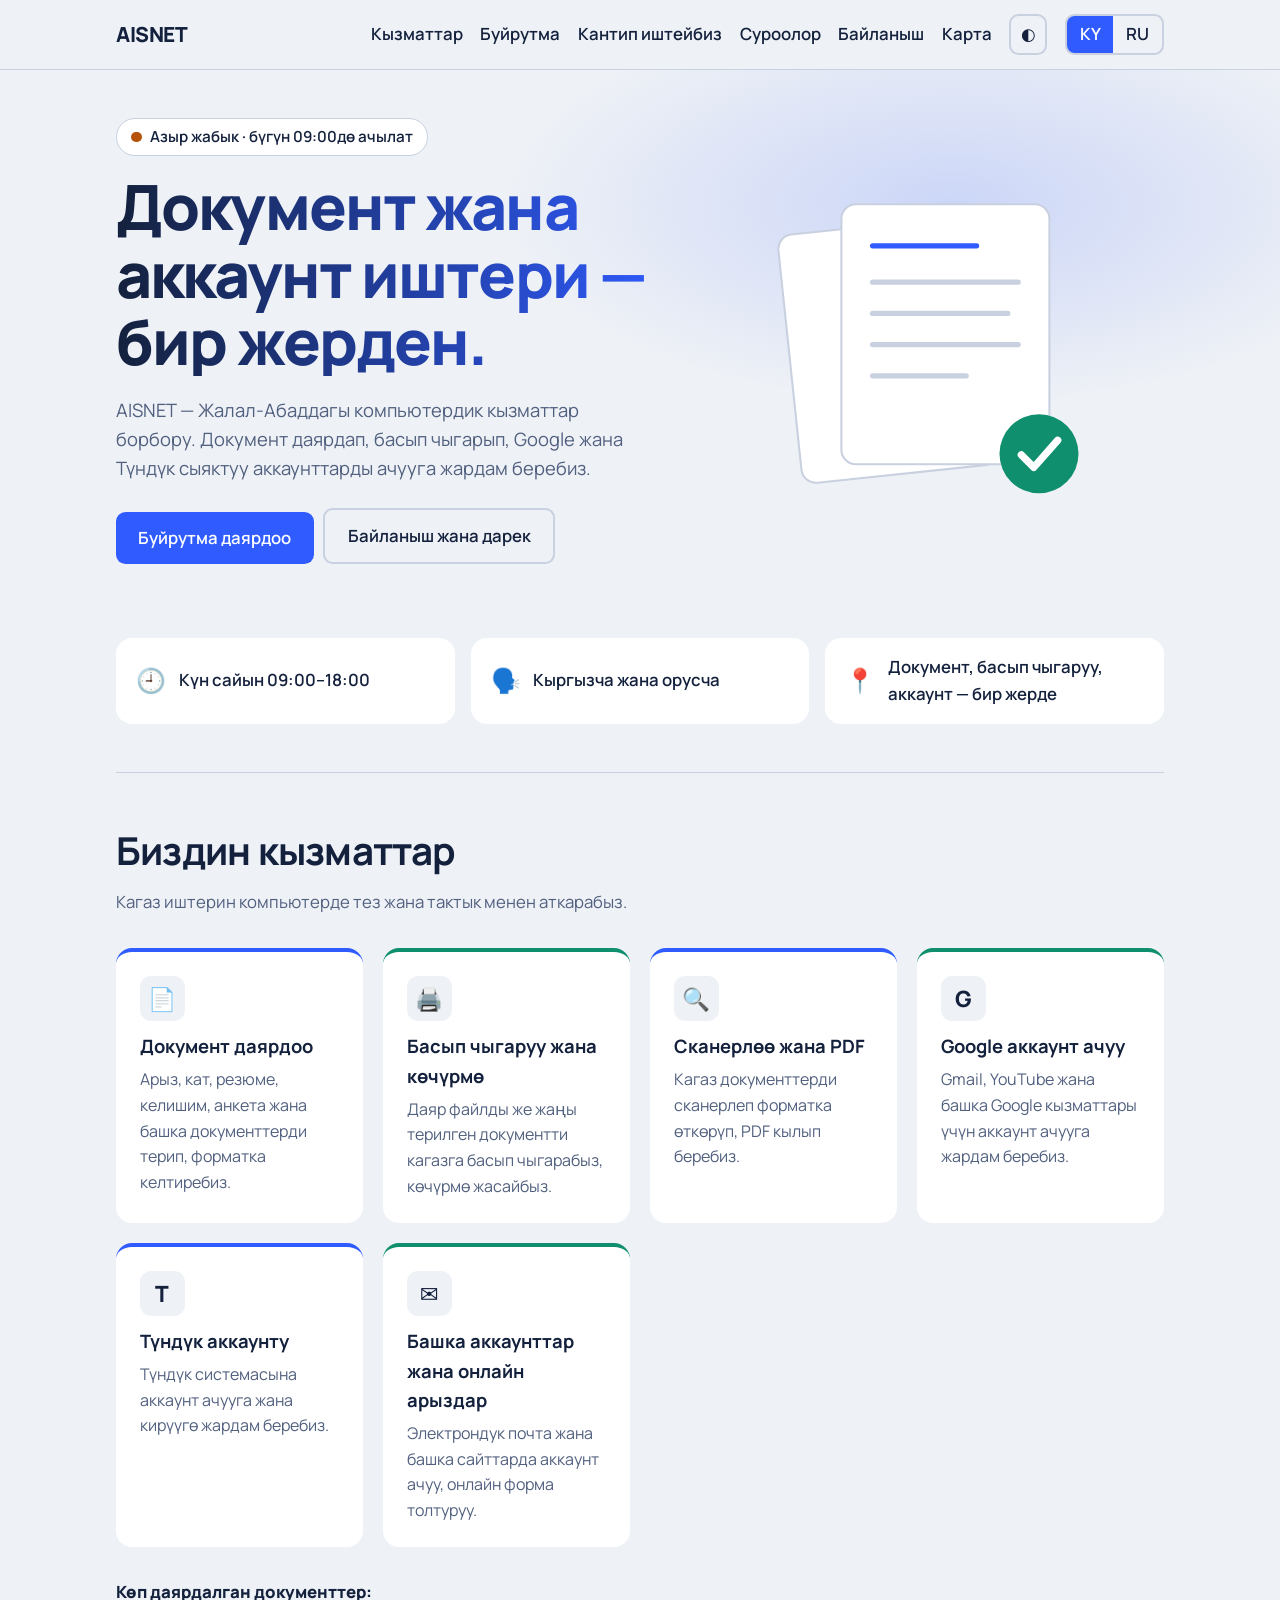
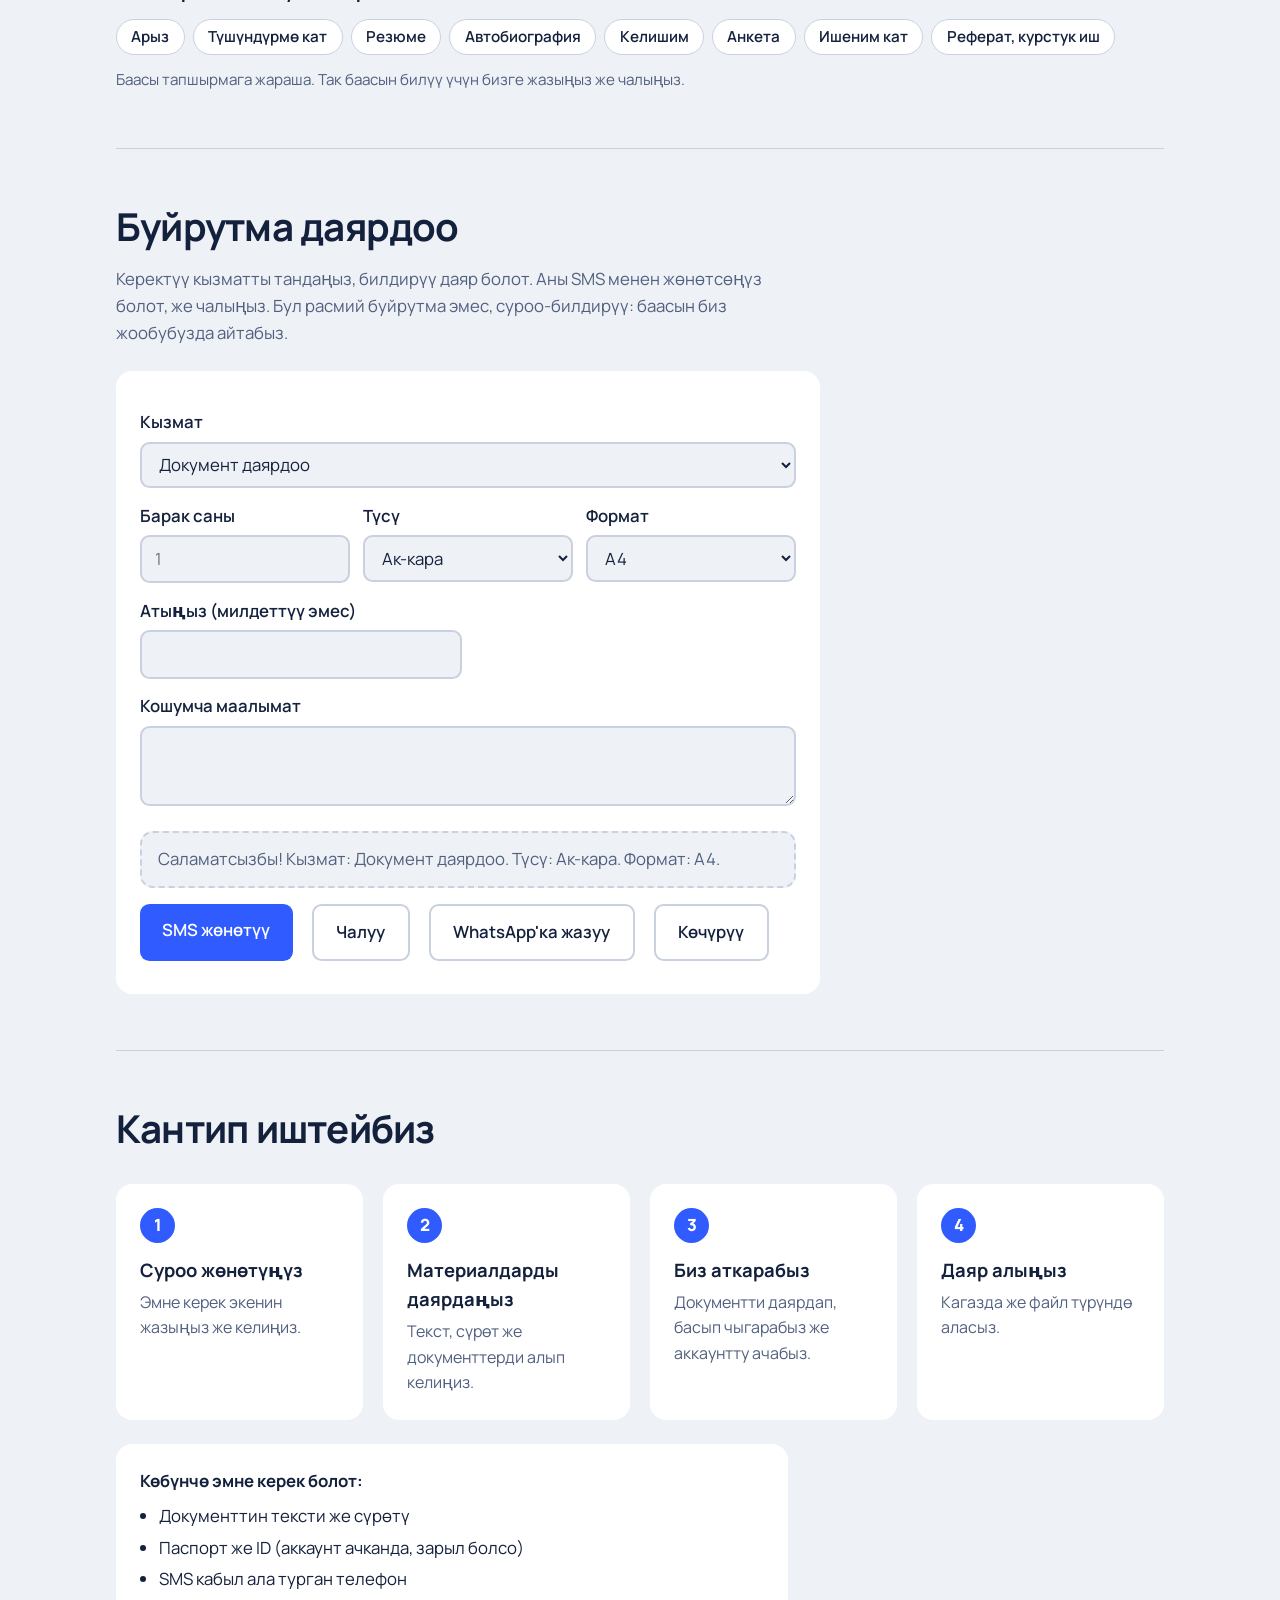
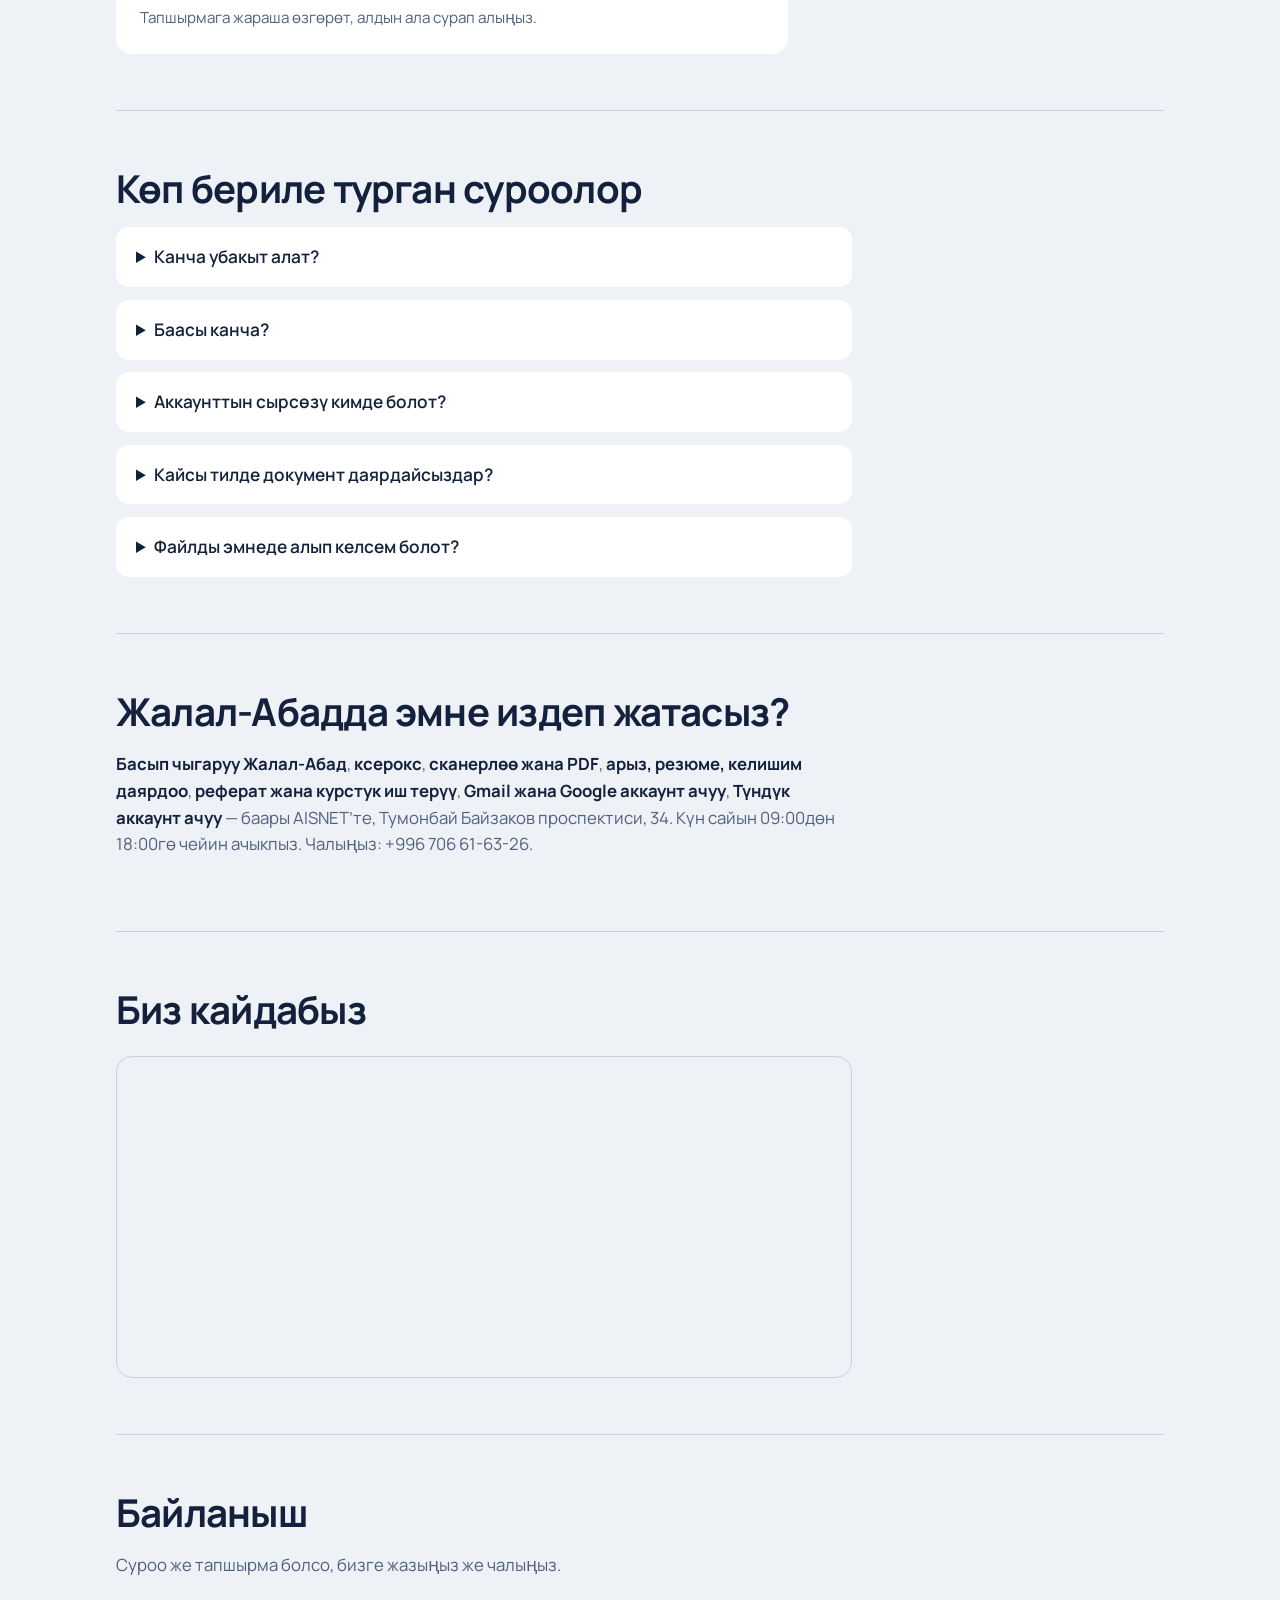
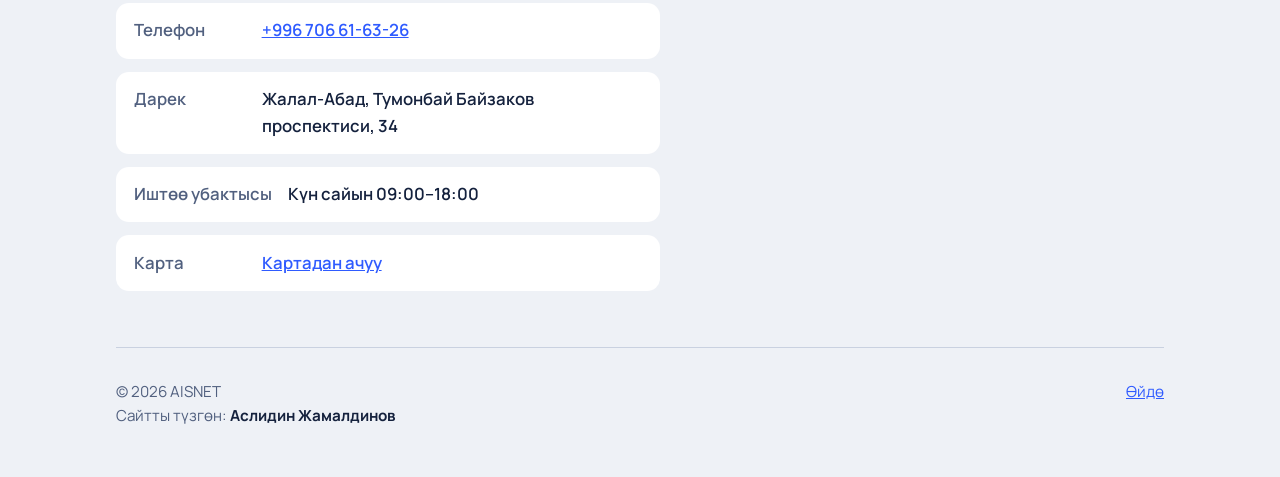
==== commit 7ccd1356: "Link enhance.css/js, add extra animations, improve SEO (title, meta, LocalBusiness JSON-LD, keyword " ====
--- a/index.html
+++ b/index.html
@@ -5,18 +5,22 @@
 <meta name="viewport" content="width=device-width, initial-scale=1, viewport-fit=cover">
 <meta name="color-scheme" content="light dark">
 <meta name="theme-color" content="#2f5bff">
-<title>AISNET – Документ, басып чыгаруу жана аккаунт ачуу, Жалал-Абад</title>
-<meta name="description" content="AISNET — Жалал-Абаддагы компьютердик кызматтар борбору: документ даярдоо, басып чыгаруу, көчүрмө, сканерлөө жана Google, Түндүк аккаунттарын ачууга жардам. Кыргызча жана орусча.">
+<title>AISNET Жалал-Абад – басып чыгаруу, документ, аккаунт ачуу</title>
+<meta name="description" content="AISNET, Жалал-Абад: басып чыгаруу, ксерокс, сканерлөө, документ даярдоо (арыз, резюме, келишим), Google жана Түндүк аккаунтун ачуу. Күн сайын 09:00–18:00. Тел: +996 706 61-63-26. Печать и документы в Джалал-Абаде.">
+<meta name="keywords" content="басып чыгаруу Жалал-Абад, ксерокс Жалал-Абад, сканер, документ даярдоо, арыз, резюме, Gmail ачуу, Google аккаунт, Түндүк аккаунт, печать Джалал-Абад, ксерокс, сканирование, набор текста, создать Gmail, аккаунт Түндүк, AISNET">
+<meta name="robots" content="index,follow,max-image-preview:large">
+<meta name="geo.region" content="KG-J">
+<meta name="geo.placename" content="Жалал-Абад">
 <link rel="canonical" href="https://pocaevpoca74-cmyk.github.io/aisnet/">
 <link rel="icon" href="data:image/svg+xml,%3Csvg xmlns='http://www.w3.org/2000/svg' viewBox='0 0 100 100'%3E%3Ctext y='.9em' font-size='90'%3E📄%3C/text%3E%3C/svg%3E">
 <meta property="og:type" content="website">
-<meta property="og:title" content="AISNET – Документ, басып чыгаруу жана аккаунт ачуу, Жалал-Абад">
-<meta property="og:description" content="Документ даярдоо, басып чыгаруу, сканерлөө, Google жана Түндүк аккаунттарын ачуу. Жалал-Абад, Тумонбай Байзаков проспектиси, 34.">
+<meta property="og:title" content="AISNET Жалал-Абад – басып чыгаруу, документ, аккаунт ачуу">
+<meta property="og:description" content="Басып чыгаруу, ксерокс, сканерлөө, документ даярдоо, Google жана Түндүк аккаунттарын ачуу. Жалал-Абад, Тумонбай Байзаков проспектиси, 34.">
 <meta property="og:url" content="https://pocaevpoca74-cmyk.github.io/aisnet/">
 <meta property="og:locale" content="ky_KG">
 <meta property="og:locale:alternate" content="ru_RU">
 <meta name="twitter:card" content="summary">
-<script type="application/ld+json">{"@context":"https://schema.org","@type":"ProfessionalService","name":"AISNET","url":"https://pocaevpoca74-cmyk.github.io/aisnet/","description":"Документ даярдоо, басып чыгаруу, сканерлөө жана аккаунт ачуу кызматтары.","telephone":"+996706616326","address":{"@type":"PostalAddress","streetAddress":"Тумонбай Байзаков проспектиси, 34","addressLocality":"Жалал-Абад","postalCode":"715600","addressCountry":"KG"},"openingHours":"Mo-Su 09:00-18:00","areaServed":"Жалал-Абад","founder":{"@type":"Person","name":"Aslidin Jamaldinov"},"knowsLanguage":["ky","ru"]}</script>
+<script type="application/ld+json">{"@context":"https://schema.org","@type":["LocalBusiness","ProfessionalService"],"name":"AISNET","url":"https://pocaevpoca74-cmyk.github.io/aisnet/","description":"Басып чыгаруу, ксерокс, сканерлөө, документ даярдоо жана Google, Түндүк аккаунттарын ачуу. Печать, копии, сканирование, документы и открытие аккаунтов.","telephone":"+996706616326","priceRange":"$","address":{"@type":"PostalAddress","streetAddress":"Тумонбай Байзаков проспектиси, 34","addressLocality":"Жалал-Абад","postalCode":"715600","addressCountry":"KG"},"openingHoursSpecification":{"@type":"OpeningHoursSpecification","dayOfWeek":["Monday","Tuesday","Wednesday","Thursday","Friday","Saturday","Sunday"],"opens":"09:00","closes":"18:00"},"areaServed":"Жалал-Абад","founder":{"@type":"Person","name":"Aslidin Jamaldinov"},"knowsLanguage":["ky","ru"],"hasOfferCatalog":{"@type":"OfferCatalog","name":"Кызматтар","itemListElement":[{"@type":"Offer","itemOffered":{"@type":"Service","name":"Басып чыгаруу жана ксерокс"}},{"@type":"Offer","itemOffered":{"@type":"Service","name":"Документ даярдоо"}},{"@type":"Offer","itemOffered":{"@type":"Service","name":"Сканерлөө жана PDF"}},{"@type":"Offer","itemOffered":{"@type":"Service","name":"Google аккаунт ачуу"}},{"@type":"Offer","itemOffered":{"@type":"Service","name":"Түндүк аккаунту"}}]}}</script>
 <script type="application/ld+json">{"@context":"https://schema.org","@type":"FAQPage","mainEntity":[{"@type":"Question","name":"Канча убакыт алат?","acceptedAnswer":{"@type":"Answer","text":"Жөнөкөй документ же басып чыгаруу бир нече мүнөттө бүтөт. Татаал тапшырмалар көбүрөөк убакыт алышы мүмкүн."}},{"@type":"Question","name":"Баасы канча?","acceptedAnswer":{"@type":"Answer","text":"Баасы кызматка жана көлөмүнө жараша. Суроо жөнөтсөңүз, так баасын айтабыз."}},{"@type":"Question","name":"Аккаунттын сырсөзү кимде болот?","acceptedAnswer":{"@type":"Answer","text":"Сырсөздү өзүңүз коёсуз жана аны эч кимге айтпашыңыз керек. Аккаунт сиздики."}},{"@type":"Question","name":"Кайсы тилде документ даярдайсыздар?","acceptedAnswer":{"@type":"Answer","text":"Кыргызча жана орусча документтерди даярдайбыз."}},{"@type":"Question","name":"Файлды эмнеде алып келсем болот?","acceptedAnswer":{"@type":"Answer","text":"Флешкада же телефонуңузда алып келиңиз. Файлдын форматына күмөн болсо, алдын ала чалып сураңыз."}}]}</script>
 <link rel="preconnect" href="https://fonts.googleapis.com">
 <link rel="preconnect" href="https://fonts.gstatic.com" crossorigin>
@@ -122,6 +126,27 @@
 }
 @media print{header.bar,.dock,.prog,.order,.hero svg{display:none!important}body{background:#fff;color:#000}}
 </style>
+<link rel="stylesheet" href="enhance.css">
+<style>
+h1{background:linear-gradient(90deg,var(--ink),var(--signal),var(--mint),var(--ink));background-size:300% 100%;-webkit-background-clip:text;background-clip:text;color:transparent;animation:shine 9s linear infinite}
+@keyframes shine{to{background-position:300% 0}}
+.btn{position:relative;overflow:hidden}
+.rip{position:absolute;border-radius:50%;background:rgba(255,255,255,.45);transform:scale(0);animation:rip .6s linear;pointer-events:none}
+@keyframes rip{to{transform:scale(4);opacity:0}}
+.chips span{transition:transform .2s,background .2s}
+.chips span:hover{transform:translateY(-3px) rotate(-2deg);background:var(--paper)}
+.badge.open .dot{animation:ping 2s infinite}
+@keyframes ping{70%{box-shadow:0 0 0 10px transparent}}
+.svc:hover .ic{animation:wob .5s}
+@keyframes wob{30%{transform:rotate(-12deg) scale(1.15)}60%{transform:rotate(8deg)}}
+.art .ln{stroke-dasharray:150;stroke-dashoffset:150;animation:draw 1.1s ease forwards}
+.art .ln:nth-of-type(2){animation-delay:.2s}.art .ln:nth-of-type(3){animation-delay:.4s}.art .ln:nth-of-type(4){animation-delay:.6s}.art .ln:nth-of-type(5){animation-delay:.8s}
+@keyframes draw{to{stroke-dashoffset:0}}
+.seo{max-width:46rem;color:var(--muted)}
+.seo b{color:var(--ink)}
+@media (prefers-reduced-motion:reduce){h1{animation:none;background:none;color:var(--ink)}.art .ln{animation:none;stroke-dashoffset:0}.badge.open .dot,.svc:hover .ic{animation:none}}
+</style>
+<script src="enhance.js" defer></script>
 </head>
 <body>
 <a class="skip" href="#main"><span class="ky">Негизги мазмунга өтүү</span><span class="ru">Перейти к содержимому</span></a>
@@ -261,6 +286,12 @@
 <details class="ru"><summary>На каких языках готовите документы?</summary><p>Готовим документы на кыргызском и русском языках.</p></details>
 <details class="ky"><summary>Файлды эмнеде алып келсем болот?</summary><p>Флешкада же телефонуңузда алып келиңиз. Файлдын форматына күмөн болсо, алдын ала чалып сураңыз.</p></details>
 <details class="ru"><summary>На чём можно принести файл?</summary><p>Приносите на флешке или на телефоне. Если не уверены в формате файла, позвоните и уточните заранее.</p></details>
+</section>
+
+<section id="seo">
+<h2 class="ky">Жалал-Абадда эмне издеп жатасыз?</h2><h2 class="ru">Что вы ищете в Джалал-Абаде?</h2>
+<p class="seo ky"><b>Басып чыгаруу Жалал-Абад</b>, <b>ксерокс</b>, <b>сканерлөө жана PDF</b>, <b>арыз, резюме, келишим даярдоо</b>, <b>реферат жана курстук иш терүү</b>, <b>Gmail жана Google аккаунт ачуу</b>, <b>Түндүк аккаунт ачуу</b> — баары AISNET’те, Тумонбай Байзаков проспектиси, 34. Күн сайын 09:00дөн 18:00гө чейин ачыкпыз. Чалыңыз: +996 706 61-63-26.</p>
+<p class="seo ru"><b>Печать документов в Джалал-Абаде</b>, <b>ксерокс</b>, <b>сканирование и PDF</b>, <b>заявление, резюме, договор</b>, <b>набор рефератов и курсовых</b>, <b>создать Gmail и аккаунт Google</b>, <b>аккаунт Түндүк</b> — всё в AISNET, проспект Тумонбая Байзакова, 34. Работаем ежедневно с 09:00 до 18:00. Звоните: +996 706 61-63-26.</p>
 </section>
 
 <section id="contact">
@@ -301,10 +332,10 @@
 var H={o:540,c:1080}; /* 09:00 жана 18:00, Бишкек убактысы (UTC+6) */
 
 var L={
- ky:{phone:"Телефон",whatsapp:"WhatsApp",telegram:"Telegram",address:"Дарек",hours:"Иштөө убактысы",map:"Карта",open:"Картадан ачуу",write:"Жазуу",copyPhone:"Көчүрүү",empty:"Байланыш маалыматы жакында кошулат.",title:"AISNET – Документ, басып чыгаруу жана аккаунт ачуу, Жалал-Абад",
+ ky:{phone:"Телефон",whatsapp:"WhatsApp",telegram:"Telegram",address:"Дарек",hours:"Иштөө убактысы",map:"Карта",open:"Картадан ачуу",write:"Жазуу",copyPhone:"Көчүрүү",empty:"Байланыш маалыматы жакында кошулат.",title:"AISNET Жалал-Абад – басып чыгаруу, документ, аккаунт ачуу",
   hi:"Саламатсызбы!",svc:"Кызмат",pages:"Барак саны",color:"Түсү",fmt:"Формат",comment:"Кошумча",name:"Атым",sms:"SMS жөнөтүү",call:"Чалуу",wa:"WhatsApp'ка жазуу",copy:"Көчүрүү",copied:"Көчүрүлдү!",empty2:"Кызматты тандаңыз",
   openNow:"Азыр ачык · 18:00гө чейин",closedToday:"Азыр жабык · бүгүн 09:00дө ачылат",closedTomorrow:"Азыр жабык · эртең 09:00дө ачылат"},
- ru:{phone:"Телефон",whatsapp:"WhatsApp",telegram:"Telegram",address:"Адрес",hours:"Часы работы",map:"Карта",open:"Открыть на карте",write:"Написать",copyPhone:"Копировать",empty:"Контактные данные скоро появятся.",title:"AISNET – Документы, печать и открытие аккаунтов, Джалал-Абад",
+ ru:{phone:"Телефон",whatsapp:"WhatsApp",telegram:"Telegram",address:"Адрес",hours:"Часы работы",map:"Карта",open:"Открыть на карте",write:"Написать",copyPhone:"Копировать",empty:"Контактные данные скоро появятся.",title:"AISNET Джалал-Абад – печать, документы, открытие аккаунтов",
   hi:"Здравствуйте!",svc:"Услуга",pages:"Кол-во страниц",color:"Цвет",fmt:"Формат",comment:"Дополнительно",name:"Меня зовут",sms:"Отправить SMS",call:"Позвонить",wa:"Написать в WhatsApp",copy:"Копировать",copied:"Скопировано!",empty2:"Выберите услугу",
   openNow:"Сейчас открыто · до 18:00",closedToday:"Сейчас закрыто · сегодня откроемся в 09:00",closedTomorrow:"Сейчас закрыто · завтра откроемся в 09:00"}
 };
@@ -410,6 +441,13 @@
 try{s=localStorage.getItem("aisnet-lang");var th=localStorage.getItem("aisnet-theme");if(th)document.documentElement.setAttribute("data-theme",th)}catch(e){}
 if(!s&&/^ru/i.test(navigator.language||""))s="ru";
 setLang(L[s]?s:"ky");
+/* қосымча анимация: ripple + 3D tilt */
+document.addEventListener("click",function(e){var b=e.target.closest&&e.target.closest(".btn");if(!b)return;var r=b.getBoundingClientRect(),d=Math.max(r.width,r.height),p=document.createElement("span");p.className="rip";p.style.cssText="width:"+d+"px;height:"+d+"px;left:"+(e.clientX-r.left-d/2)+"px;top:"+(e.clientY-r.top-d/2)+"px";b.appendChild(p);setTimeout(function(){p.remove()},600)});
+if(!matchMedia("(prefers-reduced-motion:reduce)").matches)document.querySelectorAll(".svc").forEach(function(c){
+ setTimeout(function(){c.style.setProperty("--d","0s")},1500);
+ c.addEventListener("pointermove",function(e){if(e.pointerType!=="mouse")return;var r=c.getBoundingClientRect(),x=(e.clientX-r.left)/r.width-.5,y=(e.clientY-r.top)/r.height-.5;c.style.transform="perspective(600px) rotateY("+x*8+"deg) rotateX("+-y*8+"deg) translateY(-4px)"});
+ c.addEventListener("pointerleave",function(){c.style.transform=""});
+});
 </script>
 </body>
 </html>
--- a/enhance.css
+++ b/enhance.css
@@ -0,0 +1,23 @@
+/* AISNET enhance.css — mevcut renk değişkenlerini kullanır (açık/koyu tema uyumlu) */
+.hero::before{content:"";position:absolute;inset:0 -20vw auto;height:28rem;background:radial-gradient(40rem 18rem at 70% 30%,color-mix(in srgb,var(--signal) 18%,transparent),transparent 70%);pointer-events:none;z-index:-1}
+.hero{position:relative}
+svg.art{animation:float 6s ease-in-out infinite}
+@keyframes float{0%,100%{transform:translateY(0)}50%{transform:translateY(-10px)}}
+.btn{transition:transform .2s,box-shadow .2s}
+.btn:hover{transform:translateY(-2px);box-shadow:0 8px 20px color-mix(in srgb,var(--signal) 30%,transparent)}
+.btn:active{transform:scale(.97)}
+.svc,.steps li,.why div{transition:transform .25s,box-shadow .25s}
+.svc:hover,.steps li:hover,.why div:hover{transform:translateY(-4px);box-shadow:0 12px 28px rgba(0,0,0,.12)}
+.grid .svc,.steps li{opacity:0;transform:translateY(16px)}
+.grid .svc.in,.steps li.in{opacity:1;transform:none;transition:opacity .5s var(--d,0s),transform .5s var(--d,0s)}
+.gal{display:grid;grid-template-columns:repeat(auto-fill,minmax(14rem,1fr));gap:1rem;margin-top:2rem}
+.gal img{width:100%;aspect-ratio:4/3;object-fit:cover;border-radius:1rem;background:var(--card);transition:transform .3s}
+.gal img:hover{transform:scale(1.03)}
+.revs{display:grid;grid-template-columns:repeat(auto-fit,minmax(16rem,1fr));gap:1.25rem;margin-top:2rem}
+.rev{background:var(--card);border-radius:1rem;padding:1.25rem;border-left:4px solid var(--mint)}
+.rev .st{color:var(--warn);letter-spacing:.1em}
+.rev p{margin:.4rem 0}
+.mapbox{margin-top:1.5rem;border-radius:1rem;overflow:hidden;border:1px solid var(--line);max-width:46rem}
+.mapbox iframe{display:block;width:100%;height:20rem;border:0}
+@media (max-width:48rem){.svc:hover,.steps li:hover,.why div:hover{transform:none;box-shadow:none}.mapbox iframe{height:16rem}}
+@media (prefers-reduced-motion:reduce){svg.art{animation:none}.grid .svc,.steps li{opacity:1;transform:none}}
